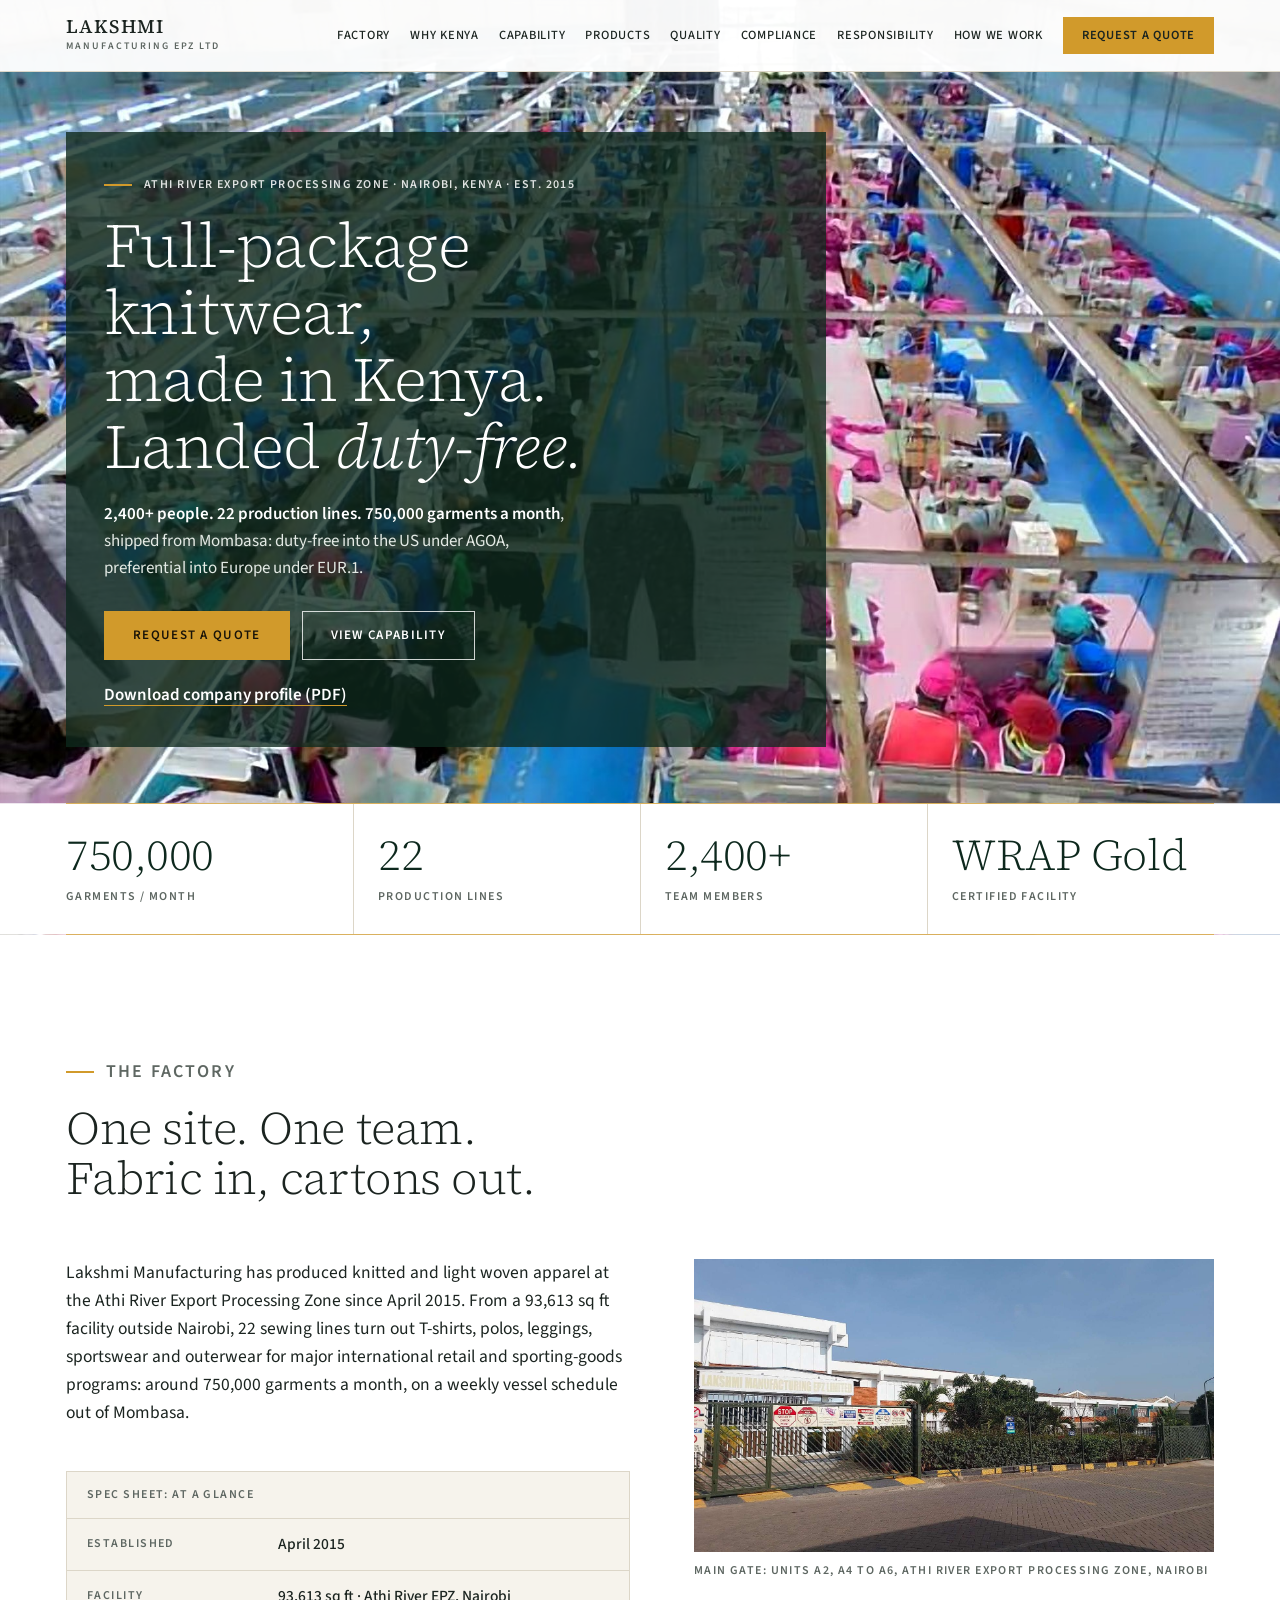
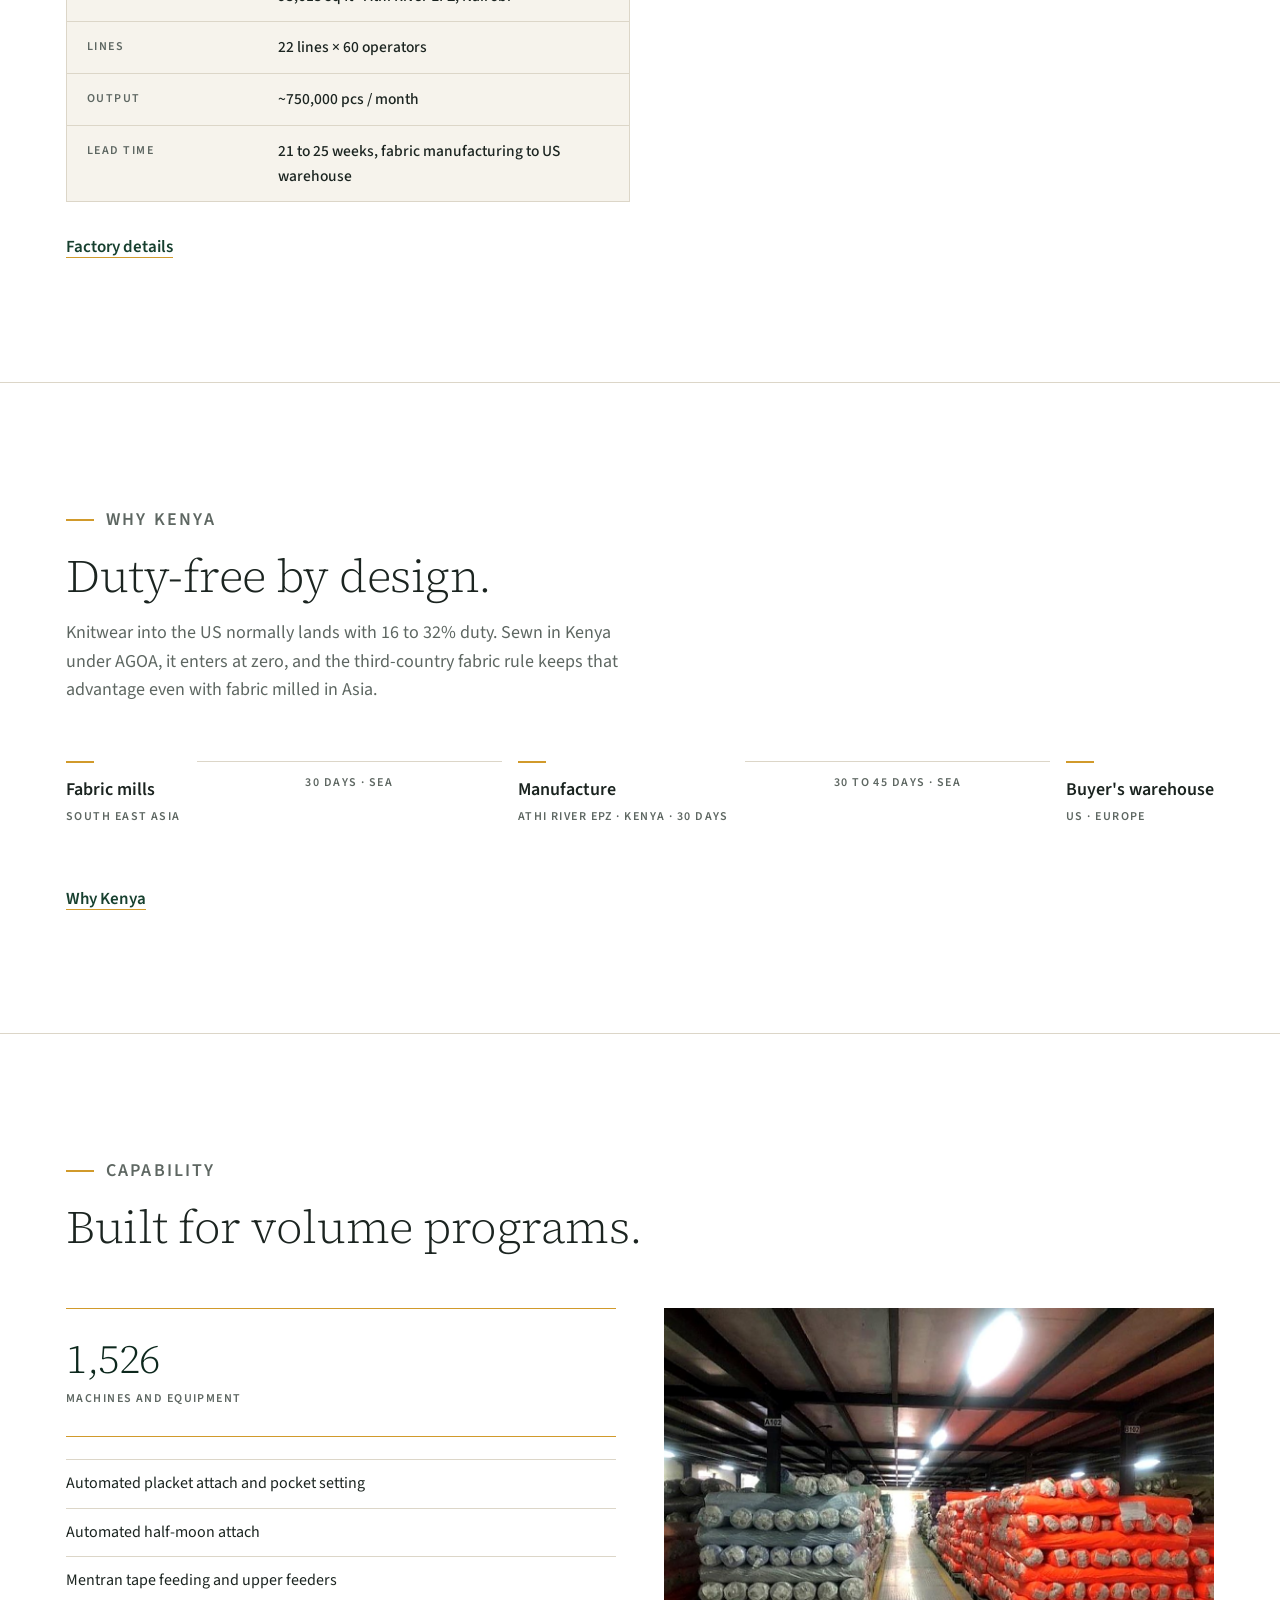
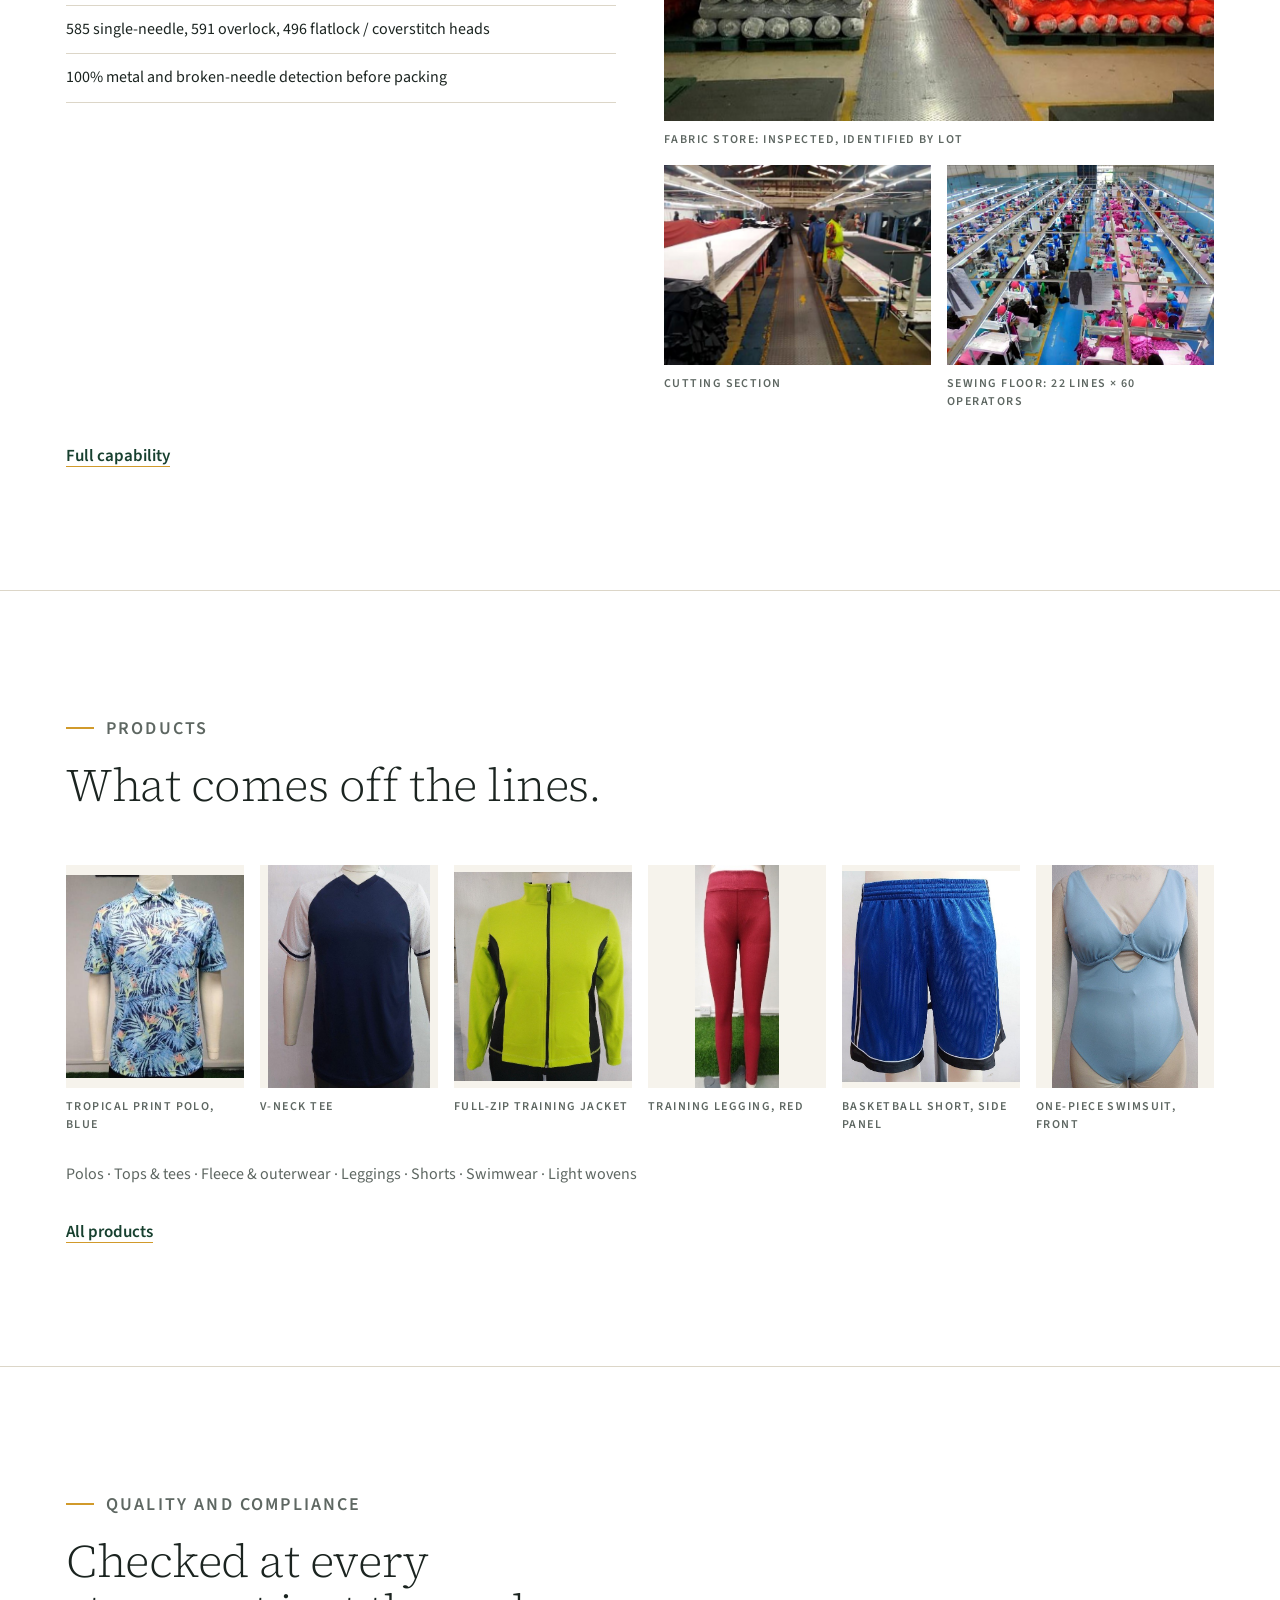
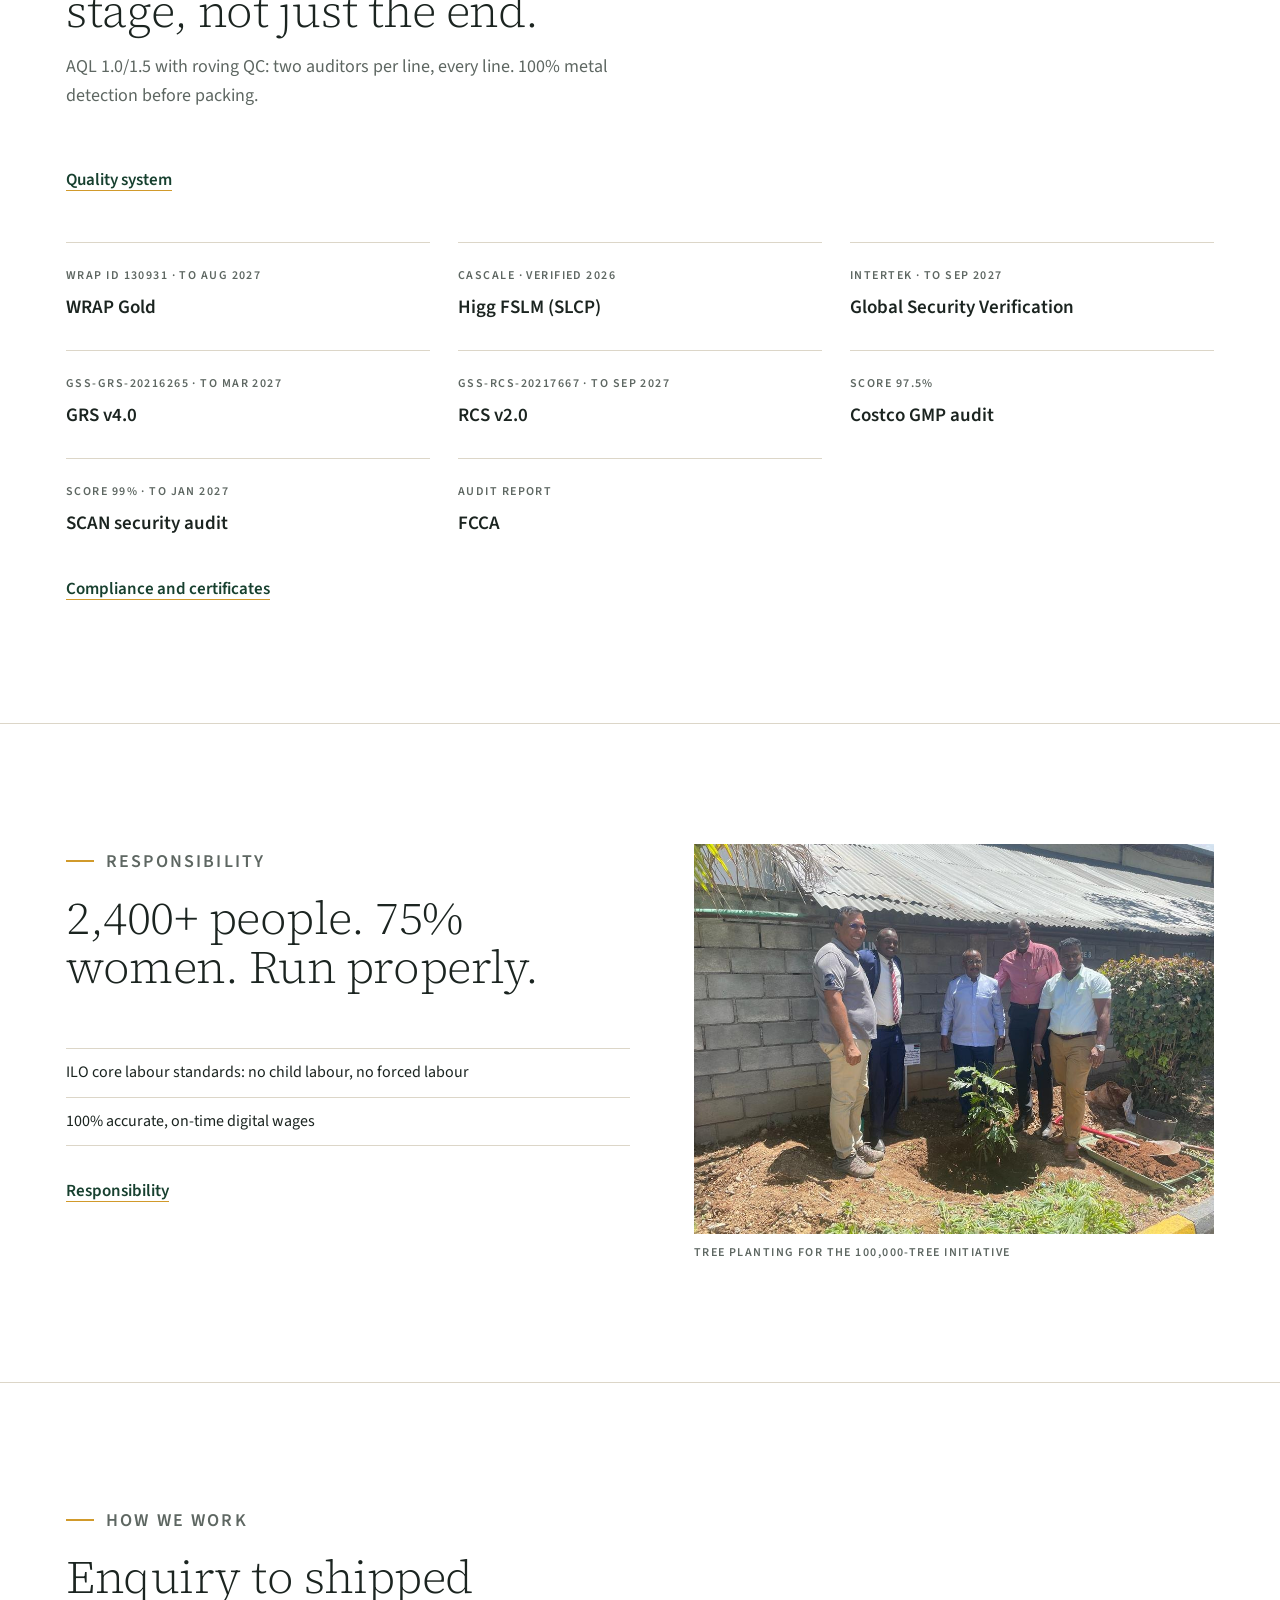
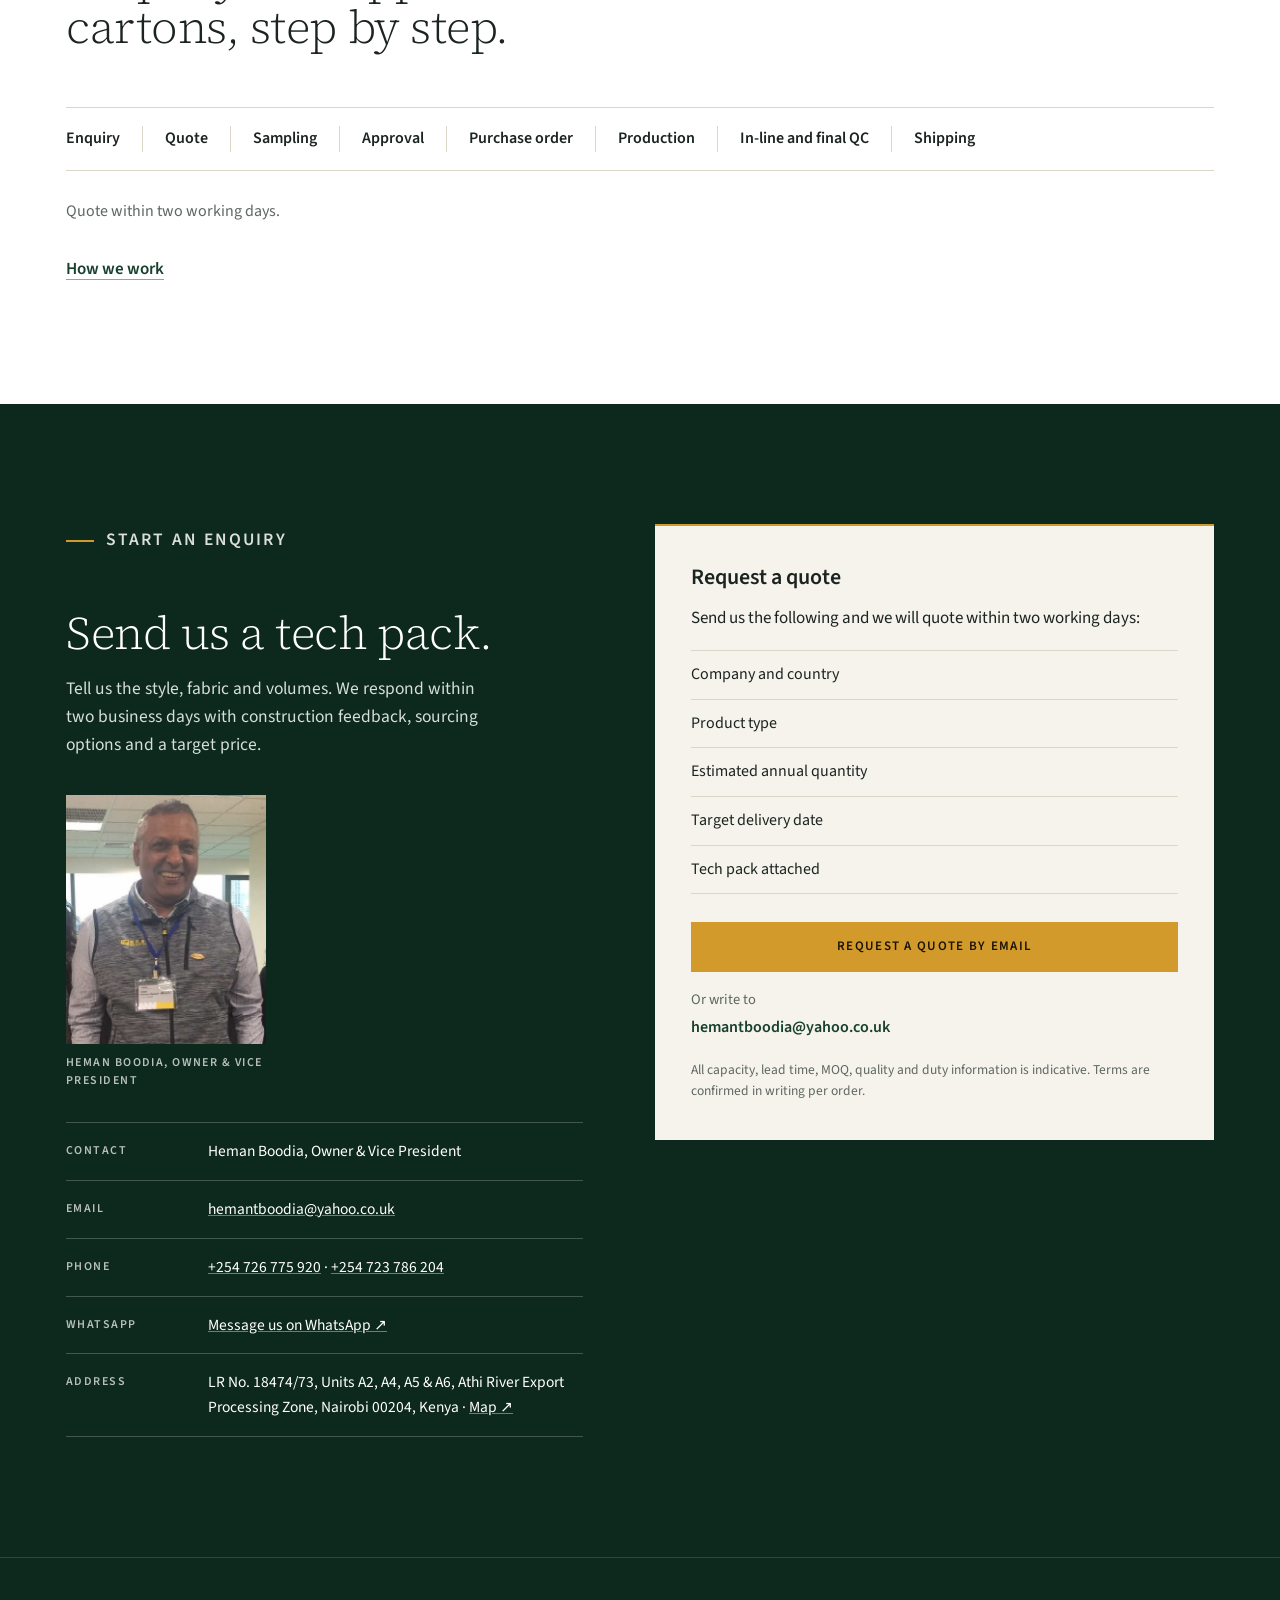
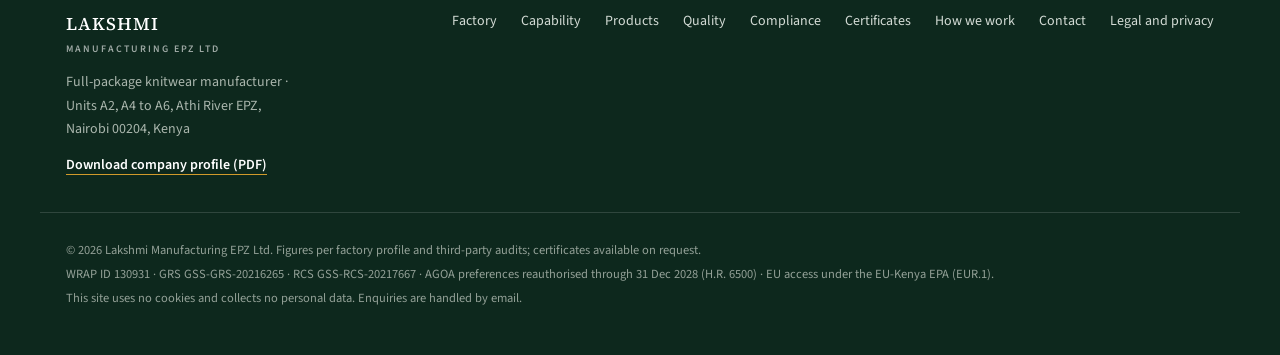
==== index.html @ 1555b284 "Responsibility: 4:3 fire training photo without the date stamp, tree team photo on the homepage prev" ====
<!DOCTYPE html>
<html lang="en">
<head>
<meta charset="UTF-8">
<meta name="viewport" content="width=device-width, initial-scale=1.0">
<meta name="format-detection" content="telephone=no">
<title>Lakshmi Manufacturing EPZ Ltd: Full-package knitwear manufacturer, Nairobi</title>
<meta name="description" content="WRAP Gold certified knitwear factory in Athi River EPZ, Kenya. 22 lines, 750,000 garments a month, duty-free to the US under AGOA, preferential to Europe under EUR.1. Send a tech pack. Reply within two business days.">
<link rel="canonical" href="https://hboodia-png.github.io/lakshmi-site/">
<meta name="theme-color" content="#0d281d">
<meta property="og:type" content="website">
<meta property="og:url" content="https://hboodia-png.github.io/lakshmi-site/">
<meta property="og:title" content="Lakshmi Manufacturing EPZ Ltd">
<meta property="og:description" content="Full-package knitwear manufacturing in Kenya. 2,400+ people, 22 lines, 750,000 garments a month. Duty-free to the US under AGOA.">
<meta property="og:image" content="https://hboodia-png.github.io/lakshmi-site/og-image.jpg">
<meta name="twitter:card" content="summary_large_image">
<link rel="icon" href="favicon.svg" type="image/svg+xml">
<link rel="icon" href="favicon-32.png" sizes="32x32">
<link rel="apple-touch-icon" href="apple-touch-icon.png">
<link rel="preload" as="image" href="images/sewing-floor.jpg" fetchpriority="high">
<link rel="preload" as="font" type="font/woff2" href="fonts/SourceSerif4-Variable.woff2" crossorigin>
<link rel="preload" as="font" type="font/woff2" href="fonts/SourceSans3-Variable.woff2" crossorigin>
<link rel="stylesheet" href="styles.css">
</head>
<body>
<a class="skip" href="#top">Skip to content</a>

<header id="hdr">
  <div class="head-in">
    <a class="brand" href="index.html" aria-label="Lakshmi Manufacturing, home">
      <b>LAKSHMI</b>
      <span>Manufacturing EPZ Ltd</span>
    </a>
    <nav class="main" aria-label="Main">
      <a href="factory.html">Factory</a>
      <a href="why-kenya.html">Why Kenya</a>
      <a href="capability.html">Capability</a>
      <a href="products.html">Products</a>
      <a href="quality.html">Quality</a>
      <a href="compliance.html">Compliance</a>
      <a href="responsibility.html">Responsibility</a>
      <a href="how-we-work.html">How we work</a>
      <a href="contact.html" class="btn btn-solid">Request a quote</a>
    </nav>
    <button class="burger" id="burger" aria-label="Open menu" aria-expanded="false" aria-controls="mnav">MENU</button>
  </div>
</header>
<nav class="mnav" id="mnav" aria-label="Mobile">
  <a href="factory.html">Factory</a>
  <a href="why-kenya.html">Why Kenya</a>
  <a href="capability.html">Capability</a>
  <a href="products.html">Products</a>
  <a href="quality.html">Quality</a>
  <a href="compliance.html">Compliance</a>
  <a href="compliance.html#certificates">Certificates</a>
  <a href="responsibility.html">Responsibility</a>
  <a href="how-we-work.html">How we work</a>
  <a href="contact.html">Request a quote</a>
</nav>

<main id="top">

<!-- ============ HERO ============ -->
<section class="hero">
  <div class="hero-bg" role="img" aria-label="Sewing floor at Lakshmi Manufacturing, Athi River, 22 production lines"></div>
  <div class="hero-scrim"></div>
  <div class="hero-in">
    <div class="hero-copy">
    <p class="eyebrow">Athi River Export Processing Zone · Nairobi, Kenya · Est. 2015</p>
    <h1>Full-package knitwear, made in Kenya. Landed <em>duty-free.</em></h1>
    <p class="sub"><b>2,400+ people. 22 production lines. 750,000 garments a month</b>, shipped from Mombasa: duty-free into the US under AGOA, preferential into Europe under EUR.1.</p>
    <div class="hero-cta">
      <a class="btn btn-gold" href="contact.html">Request a quote</a>
      <a class="btn btn-light" href="capability.html">View capability</a>
    </div>
    <a class="dl" href="downloads/lakshmi-profile.pdf">Download company profile (PDF)</a>
    </div>
    <div class="hero-stats">
      <div class="hstat"><b>750,000</b><span>Garments / month</span></div>
      <div class="hstat"><b>22</b><span>Production lines</span></div>
      <div class="hstat"><b>2,400+</b><span>Team members</span></div>
      <div class="hstat"><b>WRAP Gold</b><span>Certified facility</span></div>
    </div>
  </div>
</section>

<!-- ============ FACTORY ============ -->
<section id="factory" class="sec">
  <div class="wrap">
    <div class="sec-head rv">
      <p class="eyebrow">The factory</p>
      <h2>One site. One team. Fabric in, cartons out.</h2>
    </div>
    <div class="about-grid">
      <div class="about-copy rv">
        <p>Lakshmi Manufacturing has produced knitted and light woven apparel at the Athi River Export Processing Zone since April 2015. From a 93,613&nbsp;sq&nbsp;ft facility outside Nairobi, 22 sewing lines turn out T-shirts, polos, leggings, sportswear and outerwear for major international retail and sporting-goods programs: around 750,000 garments a month, on a weekly vessel schedule out of Mombasa.</p>
        <table class="spec">
          <caption>Spec sheet: at a glance</caption>
          <tbody>
          <tr><td>Established</td><td>April 2015</td></tr>
          <tr><td>Facility</td><td>93,613 sq ft · Athi River EPZ, Nairobi</td></tr>
          <tr><td>Lines</td><td>22 lines × 60 operators</td></tr>
          <tr><td>Output</td><td>~750,000 pcs / month</td></tr>
          <tr><td>Lead time</td><td>21 to 25 weeks, fabric manufacturing to US warehouse</td></tr>
          </tbody>
        </table>
        <a class="more" href="factory.html">Factory details</a>
      </div>
      <div class="rv">
        <figure>
          <div class="zoom"><img src="images/factory-gate.jpg" width="1600" height="901" alt="Main gate of Lakshmi Manufacturing EPZ Ltd" data-cap="Main gate: Units A2, A4 to A6, Athi River Export Processing Zone, Nairobi" loading="lazy" decoding="async"></div>
          <figcaption class="cap">Main gate: Units A2, A4 to A6, Athi River Export Processing Zone, Nairobi</figcaption>
        </figure>
      </div>
    </div>
  </div>
</section>

<!-- ============ WHY KENYA ============ -->
<section id="route" class="sec">
  <div class="wrap">
    <div class="sec-head rv">
      <p class="eyebrow">Why Kenya</p>
      <h2>Duty-free by design.</h2>
      <p>Knitwear into the US normally lands with 16 to 32% duty. Sewn in Kenya under AGOA, it enters at zero, and the third-country fabric rule keeps that advantage even with fabric milled in Asia.</p>
    </div>
    <div class="route rv" aria-label="Shipping route from fabric mills to US East Coast">
      <div class="rnode">
        <div class="dot"></div>
        <h3>Fabric mills</h3>
        <p>South East Asia</p>
      </div>
      <div class="rleg"><div class="thread-line"></div><small>30 days · sea</small></div>
      <div class="rnode">
        <div class="dot"></div>
        <h3>Manufacture</h3>
        <p>Athi River EPZ · Kenya · 30 days</p>
      </div>
      <div class="rleg"><div class="thread-line"></div><small>30 to 45 days · sea</small></div>
      <div class="rnode">
        <div class="dot"></div>
        <h3>Buyer's warehouse</h3>
        <p>US · Europe</p>
      </div>
    </div>
    <a class="more" href="why-kenya.html">Why Kenya</a>
  </div>
</section>

<!-- ============ CAPABILITY ============ -->
<section id="capability" class="sec">
  <div class="wrap">
    <div class="sec-head rv">
      <p class="eyebrow">Capability</p>
      <h2>Built for volume programs.</h2>
    </div>
    <div class="cap-grid">
    <div class="prev-copy rv">
      <div class="stat stat-line"><b>1,526</b><span>Machines and equipment</span></div>
      <ul class="plainlist">
        <li>Automated placket attach and pocket setting</li>
        <li>Automated half-moon attach</li>
        <li>Mentran tape feeding and upper feeders</li>
        <li>585 single-needle, 591 overlock, 496 flatlock / coverstitch heads</li>
        <li>100% metal and broken-needle detection before packing</li>
      </ul>
    </div>
    <div class="gallery3 rv">
      <figure><div class="zoom"><img src="images/fabric-store.jpg" width="1200" height="865" alt="Fabric store with inspected rolls identified by lot" data-cap="Fabric store: inspected, identified by lot" loading="lazy" decoding="async"></div><figcaption class="cap">Fabric store: inspected, identified by lot</figcaption></figure>
      <figure><div class="zoom"><img src="images/cutting-section.jpg" width="1100" height="825" alt="Cutting section with long spreading tables" data-cap="Cutting section" loading="lazy" decoding="async"></div><figcaption class="cap">Cutting section</figcaption></figure>
      <figure><div class="zoom"><img src="images/sewing-floor.jpg" width="1500" height="1125" alt="Sewing floor at Lakshmi Manufacturing with 22 production lines" data-cap="Sewing floor: 22 lines × 60 operators" loading="lazy" decoding="async"></div><figcaption class="cap">Sewing floor: 22 lines × 60 operators</figcaption></figure>
    </div>
    </div>
    <a class="more" href="capability.html">Full capability</a>
  </div>
</section>

<!-- ============ PRODUCTS ============ -->
<section id="products" class="sec">
  <div class="wrap">
    <div class="sec-head rv">
      <p class="eyebrow">Products</p>
      <h2>What comes off the lines.</h2>
    </div>
    <div class="prow rv">
      <figure><div class="pimg"><img src="images/product-01.jpg" width="519" height="594" alt="Tropical print polo, blue" data-cap="Tropical print polo, blue" loading="lazy" decoding="async"></div><figcaption class="cap">Tropical print polo, blue</figcaption></figure>
      <figure><div class="pimg"><img src="images/product-11.jpg" width="430" height="591" alt="V-neck tee" data-cap="V-neck tee" loading="lazy" decoding="async"></div><figcaption class="cap">V-neck tee</figcaption></figure>
      <figure><div class="pimg"><img src="images/product-18.jpg" width="540" height="633" alt="Full-zip training jacket" data-cap="Full-zip training jacket" loading="lazy" decoding="async"></div><figcaption class="cap">Full-zip training jacket</figcaption></figure>
      <figure><div class="pimg"><img src="images/product-29.jpg" width="231" height="613" alt="Training legging, red" data-cap="Training legging, red" loading="lazy" decoding="async"></div><figcaption class="cap">Training legging, red</figcaption></figure>
      <figure><div class="pimg"><img src="images/product-42.jpg" width="635" height="754" alt="Basketball short, side panel" data-cap="Basketball short, side panel" loading="lazy" decoding="async"></div><figcaption class="cap">Basketball short, side panel</figcaption></figure>
      <figure><div class="pimg"><img src="images/product-57.jpg" width="504" height="766" alt="One-piece swimsuit, front" data-cap="One-piece swimsuit, front" loading="lazy" decoding="async"></div><figcaption class="cap">One-piece swimsuit, front</figcaption></figure>
    </div>
    <p class="cats rv">Polos · Tops &amp; tees · Fleece &amp; outerwear · Leggings · Shorts · Swimwear · Light wovens</p>
    <a class="more" href="products.html">All products</a>
  </div>
</section>

<!-- ============ QUALITY AND COMPLIANCE ============ -->
<section id="quality" class="sec">
  <div class="wrap">
    <div class="sec-head rv">
      <p class="eyebrow">Quality and compliance</p>
      <h2>Checked at every stage, not just the end.</h2>
      <p>AQL 1.0/1.5 with roving QC: two auditors per line, every line. 100% metal detection before packing.</p>
    </div>
    <a class="more more-tight" href="quality.html">Quality system</a>
    <div class="certrow rv">
      <div class="cert"><small>WRAP ID 130931 · to Aug 2027</small><h3>WRAP Gold</h3></div>
      <div class="cert"><small>Cascale · verified 2026</small><h3>Higg FSLM (SLCP)</h3></div>
      <div class="cert"><small>Intertek · to Sep 2027</small><h3>Global Security Verification</h3></div>
      <div class="cert"><small>GSS-GRS-20216265 · to Mar 2027</small><h3>GRS v4.0</h3></div>
      <div class="cert"><small>GSS-RCS-20217667 · to Sep 2027</small><h3>RCS v2.0</h3></div>
      <div class="cert"><small>Score 97.5%</small><h3>Costco GMP audit</h3></div>
      <div class="cert"><small>Score 99% · to Jan 2027</small><h3>SCAN security audit</h3></div>
      <div class="cert"><small>Audit report</small><h3>FCCA</h3></div>
    </div>
    <a class="more" href="compliance.html">Compliance and certificates</a>
  </div>
</section>

<!-- ============ RESPONSIBILITY ============ -->
<section id="responsibility" class="sec">
  <div class="wrap">
    <div class="about-grid">
      <div class="rv">
        <div class="sec-head">
          <p class="eyebrow">Responsibility</p>
          <h2>2,400+ people. 75% women. Run properly.</h2>
        </div>
        <ul class="plainlist">
          <li>ILO core labour standards: no child labour, no forced labour</li>
          <li>100% accurate, on-time digital wages</li>
        </ul>
        <a class="more" href="responsibility.html">Responsibility</a>
      </div>
      <div class="rv">
        <figure><div class="zoom"><img src="images/deck/csr-tree-team.jpg" width="1024" height="768" alt="Management planting a tree at the factory" data-cap="Tree planting for the 100,000-tree initiative" loading="lazy" decoding="async"></div><figcaption class="cap">Tree planting for the 100,000-tree initiative</figcaption></figure>
      </div>
    </div>
  </div>
</section>

<!-- ============ HOW WE WORK ============ -->
<section id="process" class="sec">
  <div class="wrap">
    <div class="sec-head rv">
      <p class="eyebrow">How we work</p>
      <h2>Enquiry to shipped cartons, step by step.</h2>
    </div>
    <ol class="steprow rv">
      <li>Enquiry</li>
      <li>Quote</li>
      <li>Sampling</li>
      <li>Approval</li>
      <li>Purchase order</li>
      <li>Production</li>
      <li>In-line and final QC</li>
      <li>Shipping</li>
    </ol>
    <p class="cats rv">Quote within two working days.</p>
    <a class="more" href="how-we-work.html">How we work</a>
  </div>
</section>

<!-- ============ CONTACT ============ -->
<section id="contact" class="sec contact-band">
  <div class="wrap">
    <div class="cgrid">
      <div class="cinfo rv">
        <p class="eyebrow">Start an enquiry</p>
        <h2>Send us a tech pack.</h2>
        <p>Tell us the style, fabric and volumes. We respond within two business days with construction feedback, sourcing options and a target price.</p>
        <figure class="portrait rv"><img src="images/deck/owner.jpg" width="414" height="515" alt="Heman Boodia, Owner and Vice President" loading="lazy" decoding="async"><figcaption class="cap">Heman Boodia, Owner &amp; Vice President</figcaption></figure>
        <ul class="clist">
          <li><span>Contact</span><div>Heman Boodia, Owner &amp; Vice President</div></li>
          <li><span>Email</span><div><a href="mailto:hemantboodia@yahoo.co.uk">hemantboodia@yahoo.co.uk</a></div></li>
          <li><span>Phone</span><div><a href="tel:+254726775920">+254 726 775 920</a> · <a href="tel:+254723786204">+254 723 786 204</a></div></li>
          <li><span>WhatsApp</span><div><a href="https://wa.me/254726775920" target="_blank" rel="noopener">Message us on WhatsApp ↗</a></div></li>
          <li><span>Address</span><div>LR No. 18474/73, Units A2, A4, A5 &amp; A6, Athi River Export Processing Zone, Nairobi 00204, Kenya · <a href="https://www.google.com/maps?q=-1.4716,36.9749" target="_blank" rel="noopener">Map ↗</a></div></li>
        </ul>
      </div>
      <div class="cform rv">
        <h3>Request a quote</h3>
        <p class="quote-intro">Send us the following and we will quote within two working days:</p>
        <ul class="quote-list">
          <li>Company and country</li>
          <li>Product type</li>
          <li>Estimated annual quantity</li>
          <li>Target delivery date</li>
          <li>Tech pack attached</li>
        </ul>
        <a class="btn btn-solid" href="mailto:hemantboodia@yahoo.co.uk?subject=Quote%20request%20from%20%5Bcompany%20name%5D&amp;body=Company%20and%20country%3A%20%0D%0AProduct%20type%3A%20%0D%0AEstimated%20annual%20quantity%3A%20%0D%0ATarget%20delivery%20date%3A%20%0D%0ATech%20pack%3A%20attached%0D%0A">Request a quote by email</a>
        <p class="quote-addr">Or write to <span class="addr">hemantboodia@yahoo.co.uk</span></p>
        <p class="quote-note">All capacity, lead time, MOQ, quality and duty information is indicative. Terms are confirmed in writing per order.</p>
      </div>
    </div>
  </div>
</section>


</main>

<footer>
  <div class="foot-in">
    <div class="foot-brand">
      <b>LAKSHMI</b>
      <span>Manufacturing EPZ Ltd</span>
      <p>Full-package knitwear manufacturer · Units A2, A4 to A6, Athi River EPZ, Nairobi 00204, Kenya</p>
      <a class="dl" href="downloads/lakshmi-profile.pdf">Download company profile (PDF)</a>
    </div>
    <nav class="foot-nav" aria-label="Footer">
      <a href="factory.html">Factory</a>
      <a href="capability.html">Capability</a>
      <a href="products.html">Products</a>
      <a href="quality.html">Quality</a>
      <a href="compliance.html">Compliance</a>
      <a href="compliance.html#certificates">Certificates</a>
      <a href="how-we-work.html">How we work</a>
      <a href="contact.html">Contact</a>
      <a href="legal.html">Legal and privacy</a>
    </nav>
  </div>
  <div class="smallprint">
    © <span id="yr"></span> Lakshmi Manufacturing EPZ Ltd. Figures per factory profile and third-party audits; certificates available on request.<br>
    WRAP ID 130931 · GRS GSS-GRS-20216265 · RCS GSS-RCS-20217667 · AGOA preferences reauthorised through 31 Dec 2028 (H.R. 6500) · EU access under the EU-Kenya EPA (EUR.1).<br>
    This site uses no cookies and collects no personal data. Enquiries are handled by email.
  </div>
</footer>

<div class="lb" id="lb" role="dialog" aria-modal="true" aria-label="Image viewer">
  <button id="lbclose" aria-label="Close image viewer">CLOSE ✕</button>
  <img id="lbimg" src="" alt="">
  <p id="lbcap"></p>
</div>

<script type="application/ld+json">
{
  "@context":"https://schema.org",
  "@type":"Organization",
  "name":"Lakshmi Manufacturing EPZ Ltd",
  "url":"https://hboodia-png.github.io/lakshmi-site/",
  "foundingDate":"2015-04",
  "email":"hemantboodia@yahoo.co.uk",
  "telephone":"+254723786204",
  "address":{
    "@type":"PostalAddress",
    "streetAddress":"LR No. 18474/73, Units A2, A4, A5 & A6, Athi River Export Processing Zone",
    "addressLocality":"Nairobi",
    "postalCode":"00204",
    "addressCountry":"KE"
  },
  "location":{"@type":"Place","geo":{"@type":"GeoCoordinates","latitude":-1.4716,"longitude":36.9749}},
  "description":"Full-package knitwear manufacturer in Athi River EPZ, Kenya. WRAP Gold certified. 22 production lines, 750,000 garments per month, duty-free to the US under AGOA and to Europe under EUR.1."
}
</script>

<script src="script.js"></script>
</body>
</html>
---- styles.css ----
/* Lakshmi Manufacturing: quiet, photo-led */

@font-face{font-family:'Source Serif 4';src:url('fonts/SourceSerif4-Variable.woff2') format('woff2');
  font-weight:200 900;font-style:normal;font-display:swap}
@font-face{font-family:'Source Serif 4';src:url('fonts/SourceSerif4-VariableItalic.woff2') format('woff2');
  font-weight:200 900;font-style:italic;font-display:swap}
@font-face{font-family:'Source Sans 3';src:url('fonts/SourceSans3-Variable.woff2') format('woff2');
  font-weight:200 900;font-style:normal;font-display:swap}

:root{
  --ink:#1b2420;
  --pine:#17402f;
  --pine-deep:#0d281d;
  --paper:#ffffff;
  --off:#f6f3ec;
  --line:#dcd6c8;
  --gold:#d19a2b;
  --muted:#5e6762;
  --maxw:1200px;
  --headh:72px;
  --serif:'Source Serif 4',Georgia,'Times New Roman',serif;
  --sans:'Source Sans 3',system-ui,-apple-system,'Segoe UI',sans-serif;
}
*{margin:0;padding:0;box-sizing:border-box}
html{scroll-behavior:smooth}
body{
  font-family:var(--sans);color:var(--ink);background:var(--paper);
  line-height:1.6;font-size:17px;-webkit-font-smoothing:antialiased;
}
img{display:block;max-width:100%;height:auto}
a{color:var(--pine)}
::selection{background:var(--gold);color:var(--ink)}
:focus-visible{outline:2px solid var(--gold);outline-offset:3px}
.skip{position:absolute;left:-999px;top:0;background:var(--gold);color:var(--ink);
  padding:10px 16px;font-weight:600;z-index:200}
.skip:focus{left:12px;top:12px}
h1,h2{font-family:var(--serif);font-weight:300;letter-spacing:-.01em;line-height:1.08}
h3,h4{font-weight:600;line-height:1.25}

/* ---------- shared ---------- */
.wrap{max-width:var(--maxw);margin:0 auto;padding:0 26px}
.eyebrow,.cap,.spec caption,.spec td:first-child,.hstat span,.stat span,.tick-row span,
.rnode p,.rleg small,.pcard small,.cert small,.certlist p,.clist li span,.brand span,
.foot-brand span,.fbtn,.burger,.qsteps li::before,.lb p,.lb button{
  font-family:var(--sans);font-size:12px;font-weight:600;letter-spacing:.12em;
  text-transform:uppercase;color:var(--muted);line-height:1.5;
}
.eyebrow{display:inline-flex;align-items:center;gap:12px}
.eyebrow::before{content:'';width:28px;height:2px;flex:none;background:var(--gold)}
section{scroll-margin-top:calc(var(--headh) + 8px)}
.sec{padding:120px 0;border-top:1px solid var(--line)}
.sec-head{max-width:740px;margin-bottom:56px}
.sec-head h2{font-size:clamp(32px,4vw,46px);margin:18px 0 18px;text-wrap:balance}
.sec-head p{color:var(--muted);font-size:18px;max-width:62ch}
.btn{
  display:inline-block;font:inherit;font-weight:600;font-size:13px;letter-spacing:.1em;text-transform:uppercase;
  padding:16px 28px;text-decoration:none;line-height:1.2;text-align:center;cursor:pointer;
  background:var(--gold);border:1px solid var(--gold);color:#1a1408;
}
.btn:hover{background:#c38d22;border-color:#c38d22}
.btn-light{background:transparent;border-color:rgba(255,255,255,.8);color:#fff}
.btn-light:hover{background:#fff;border-color:#fff;color:var(--pine-deep)}
.cap{margin-top:10px}
.tape{display:none}

/* ---------- header ---------- */
header{
  position:fixed;top:0;left:0;right:0;z-index:60;height:var(--headh);
  background:rgba(255,255,255,.96);border-bottom:1px solid var(--line);
}
header.scrolled{height:60px}
.head-in{max-width:var(--maxw);margin:0 auto;padding:0 26px;height:100%;
  display:flex;align-items:center;justify-content:space-between;gap:20px}
.brand{text-decoration:none;color:var(--ink);line-height:1.05}
.brand b{display:block;font-family:var(--serif);font-weight:500;font-size:19px;letter-spacing:.06em}
.brand span{display:block;font-size:10px;letter-spacing:.2em;margin-top:3px}
nav.main{display:flex;align-items:center;gap:20px}
nav.main a{font-size:12.5px;font-weight:500;letter-spacing:.06em;text-transform:uppercase;text-decoration:none;
  color:var(--ink);padding:4px 0;border-bottom:1px solid transparent;white-space:nowrap}
nav.main a:hover{color:var(--pine)}
nav.main a.on{border-bottom-color:var(--gold)}
nav.main .btn{padding:10px 18px;font-size:12.5px;font-weight:600;border-bottom:1px solid var(--gold)}
.burger{display:none;background:none;border:1px solid var(--pine);color:var(--pine);padding:9px 14px;cursor:pointer}
.mnav{display:none}

/* ---------- hero ---------- */
.hero{position:relative;display:flex;flex-direction:column;background:var(--pine-deep);color:#fff}
.hero-bg{position:absolute;left:0;right:0;top:0;bottom:0;background-image:url('images/sewing-floor.jpg');
  background-size:cover;background-position:center 42%}
.hero-scrim{display:none}
.hero-in{position:relative;display:flex;flex-direction:column;justify-content:flex-end;
  min-height:90vh;min-height:90svh;max-width:var(--maxw);margin:0 auto;width:100%;
  padding:calc(var(--headh) + 60px) 26px 0}
.hero-copy{background:rgba(13,40,29,.78);padding:36px 38px 38px;max-width:760px;margin-bottom:56px}
.hero .eyebrow{color:rgba(255,255,255,.85)}
.hero h1{font-size:clamp(38px,5.4vw,62px);margin:18px 0 20px;max-width:18ch;color:#fff;text-wrap:balance}
.hero h1 em{font-style:italic;font-weight:300}
.hero p.sub{font-size:17px;max-width:60ch;color:#e4eae5;margin-bottom:28px}
.hero p.sub b{color:#fff;font-weight:600}
.hero-cta{display:flex;gap:12px;flex-wrap:wrap}
.hero-stats{position:relative;display:grid;grid-template-columns:repeat(4,1fr);
  background:var(--paper);color:var(--ink);
  box-shadow:0 0 0 100vmax var(--paper);clip-path:inset(0 -100vmax);
  border-top:1px solid var(--gold);border-bottom:1px solid var(--gold)}
.hstat{padding:30px 24px 28px;border-left:1px solid var(--line)}
.hstat:first-child{border-left:0;padding-left:0}
.hstat b{display:block;font-family:var(--serif);font-weight:300;font-size:clamp(32px,3.4vw,46px);white-space:nowrap;
  line-height:1;color:var(--pine-deep);letter-spacing:-.01em;font-variant-numeric:tabular-nums}
.hstat span{display:block;margin-top:10px}

/* ---------- home page previews ---------- */
.hero + .sec{border-top:0}
.more{display:inline-block;margin-top:32px;font-weight:600;color:var(--pine);
  text-decoration:underline;text-decoration-color:var(--gold);text-underline-offset:5px;text-decoration-thickness:1px}
.more:hover{text-decoration-color:var(--pine)}
.more-tight{margin-top:0;margin-bottom:48px}
.prev-copy{max-width:62ch;margin-bottom:48px}
.stat-line{border-top:1px solid var(--gold);border-bottom:1px solid var(--gold);padding:24px 0;margin-bottom:22px}
.prow{display:grid;grid-template-columns:repeat(6,1fr);gap:16px}
.cats{color:var(--muted);font-size:16px;margin-top:28px}
.certrow{display:grid;grid-template-columns:repeat(3,1fr);gap:22px 28px}
.certrow h3{font-size:16.5px;margin-top:6px}
.steprow{list-style:none;display:flex;flex-wrap:wrap;gap:10px 0;
  border-top:1px solid var(--line);border-bottom:1px solid var(--line);padding:18px 0}
.steprow li{font-weight:600;font-size:16px;padding-right:22px;margin-right:22px;border-right:1px solid var(--line)}
.steprow li:last-child{border-right:0;margin-right:0;padding-right:0}
.cap-grid{display:grid;grid-template-columns:1fr 1fr;gap:48px;align-items:start}
.cap-grid .prev-copy{max-width:none;margin-bottom:0}
.cap-grid .gallery3{grid-template-columns:1fr 1fr}
.cap-grid .gallery3 figure:first-child{grid-column:1/-1}

/* ---------- sub pages ---------- */
.page main{padding-top:var(--headh)}
.page main>.sec:first-child{border-top:0}
.pagenav{border-top:1px solid var(--line);padding:44px 0}
.pagenav .wrap{display:flex;justify-content:space-between;align-items:center;gap:24px;flex-wrap:wrap}
.next{text-decoration:none;color:var(--ink);font-family:var(--serif);font-weight:300;
  font-size:clamp(24px,2.6vw,32px);line-height:1.1;letter-spacing:-.01em}
.next:hover{color:var(--pine)}
.next span{display:block;font-family:var(--sans);font-size:12px;font-weight:600;letter-spacing:.12em;
  text-transform:uppercase;color:var(--muted);margin-bottom:8px}

/* ---------- factory ---------- */
.about-grid{display:grid;grid-template-columns:1.04fr .96fr;gap:64px;align-items:start}
.about-copy p{margin-bottom:20px;font-size:17.5px;max-width:62ch}
.about-copy p:last-of-type{margin-bottom:0}
.spec{width:100%;border-collapse:collapse;margin-top:44px;background:var(--off);border:1px solid var(--line)}
.spec caption{text-align:left;padding:14px 20px;background:var(--off);border:1px solid var(--line);border-bottom:0}
.spec td{padding:13px 20px;border-top:1px solid var(--line);font-size:15.5px;vertical-align:top}
.spec td:first-child{width:34%;padding-top:16px}
.spec td:last-child{font-weight:500}

/* ---------- why kenya ---------- */
.route{display:flex;align-items:stretch;margin:56px 0 28px}
.rnode{flex:0 0 auto;max-width:235px}
.rnode .dot{width:28px;height:2px;background:var(--gold);margin-bottom:16px}
.rnode h3{font-size:18px;margin-bottom:6px}
.rleg{flex:1 1 0;display:flex;flex-direction:column;align-items:center;padding:0 16px;min-width:90px}
.rleg .thread-line{width:100%;height:1px;margin-top:0;background:var(--line)}
.rleg small{margin-top:12px;white-space:nowrap}
.route-note{font-size:15px;line-height:1.8;color:var(--muted);border-top:1px solid var(--line);padding-top:22px;max-width:62ch}
.route-facts{display:grid;grid-template-columns:repeat(3,1fr);gap:32px;margin-top:48px}
.rfact{border-top:1px solid var(--line);padding-top:20px}
.rfact h4{font-size:18px;margin-bottom:8px}
.rfact p{font-size:15.5px;color:var(--muted)}

/* ---------- statement ---------- */
.statement{background:var(--paper);border-top:1px solid var(--line);padding:120px 0}
.statement .wrap{max-width:1000px}
.statement p.big{font-family:var(--serif);font-weight:300;font-size:clamp(30px,4.4vw,54px);
  line-height:1.1;letter-spacing:-.01em;color:var(--pine-deep);text-wrap:balance}
.statement p.big em{font-style:italic}
.statement p.fine{font-size:14px;color:var(--muted);margin-top:28px;max-width:62ch;line-height:1.8}

/* ---------- capability ---------- */
.stats{display:grid;grid-template-columns:repeat(6,1fr);
  border-top:1px solid var(--gold);border-bottom:1px solid var(--gold);margin-bottom:88px}
.stat{padding:30px 22px 28px;border-left:1px solid var(--line)}
.stat:first-child{border-left:0;padding-left:0}
.stat b{display:block;font-family:var(--serif);font-weight:300;font-size:clamp(32px,3.2vw,46px);white-space:nowrap;
  line-height:1;color:var(--pine-deep);letter-spacing:-.01em;font-variant-numeric:tabular-nums}
.stat span{display:block;margin-top:10px}
.duo{display:grid;grid-template-columns:1fr 1fr;gap:48px;align-items:center;margin-bottom:80px}
.duo h3{font-size:24px;margin:14px 0 14px}
.duo>div>p{color:var(--muted);font-size:17px;margin-bottom:10px;max-width:62ch}
.duo ul,.plainlist{list-style:none;margin-top:10px;border-top:1px solid var(--line)}
.duo li,.plainlist li{padding:11px 0;font-size:16px;border-bottom:1px solid var(--line)}
.duo-imgs{display:grid;grid-template-columns:1fr 1fr;gap:16px}
.gallery3{display:grid;grid-template-columns:repeat(3,1fr);gap:16px}
figure{margin:0}
.zoom{cursor:zoom-in;overflow:hidden;background:var(--paper)}
/* gallery photos share one 4:3 frame, centre-cropped */
.gallery3 .zoom,.duo-imgs .zoom,.qphotos .zoom{aspect-ratio:4/3}
.gallery3 .zoom img,.duo-imgs .zoom img,.qphotos .zoom img{width:100%;height:100%;object-fit:cover;object-position:center 30%}

/* ---------- products ---------- */
.filters{display:flex;flex-wrap:wrap;gap:8px;margin-bottom:40px}
.fbtn{background:transparent;border:1px solid var(--line);padding:10px 16px;cursor:pointer}
.fbtn:hover{border-color:var(--pine);color:var(--pine)}
.fbtn.on{background:var(--pine-deep);border-color:var(--pine-deep);color:#fff}
.pgrid{display:grid;grid-template-columns:repeat(4,1fr);gap:36px 24px}
.pcard{display:flex;flex-direction:column}
.pcard.hide{display:none}
.pimg{aspect-ratio:4/5;overflow:hidden;cursor:zoom-in;background:var(--off);display:flex;align-items:center;justify-content:center}
.pimg img{width:100%;height:100%;object-fit:contain}
.pcard h3{font-size:16px;margin-top:14px}
.pcard small{margin-top:4px}
.prod-foot{margin-top:56px;padding-top:26px;border-top:1px solid var(--line);color:var(--muted);font-size:16px;max-width:62ch}

/* ---------- quality ---------- */
.qgrid{display:grid;grid-template-columns:.92fr 1.08fr;gap:64px;align-items:start}
.qsteps{list-style:none;counter-reset:qs}
.qsteps li{position:relative;padding:0 0 28px 60px;counter-increment:qs}
.qsteps li::before{content:counter(qs,decimal-leading-zero);position:absolute;left:0;top:0;
  border:1px solid var(--line);padding:6px 8px;line-height:1.2}
.qsteps li::after{content:'';position:absolute;left:19px;top:40px;bottom:8px;width:1px;background:var(--line)}
.qsteps li:last-child::after{display:none}
.qsteps h3{font-size:17.5px;margin-bottom:4px}
.qsteps p{font-size:15.5px;color:var(--muted)}
.psteps{max-width:760px}
.psteps li:last-child{padding-bottom:0}
.qphotos{display:grid;grid-template-columns:1fr 1fr;gap:16px}
.qlab{margin-top:64px;border-top:1px solid var(--line);border-bottom:1px solid var(--line);padding:30px 0;
  display:grid;grid-template-columns:auto 1fr;gap:30px;align-items:center}
.qlab .zoom{width:220px}
.qlab p{font-size:16px;color:var(--muted);max-width:62ch}
.qlab b{color:var(--ink);font-weight:600}

/* ---------- compliance ---------- */
.certs{display:grid;grid-template-columns:repeat(3,1fr);gap:32px 28px}
.cert{border-top:1px solid var(--line);padding-top:18px}
.cert h3{font-size:19px;margin:8px 0 8px}
.cert p{font-size:15px;color:var(--muted)}
.cert-note{margin-top:40px;font-size:16px;color:var(--muted);max-width:62ch}
.cert-note a{font-weight:600}

/* ---------- certificates ---------- */
.certlist{list-style:none;display:grid;grid-template-columns:repeat(4,1fr);gap:28px}
.certlist li{border-top:1px solid var(--line);padding-top:16px}
.certlist img{display:block;height:64px;width:auto;max-width:170px;object-fit:contain;margin-bottom:14px;
  pointer-events:none;-webkit-user-select:none;user-select:none;-webkit-user-drag:none}
.certlist h3{font-size:17px;margin-bottom:3px}

/* ---------- responsibility ---------- */
.resp-cols{display:grid;grid-template-columns:repeat(3,1fr);gap:32px;margin-bottom:64px}
.rcol{border-top:1px solid var(--line);padding-top:18px}
.rcol h3{font-size:18.5px;margin-bottom:10px}
.rcol ul{list-style:none}
.rcol li{padding:9px 0;font-size:15.5px;border-bottom:1px solid var(--line)}
.rcol li:last-child{border-bottom:0}

/* ---------- contact ---------- */
.contact-band{background:var(--pine-deep);color:#fff;border-top:0}
.contact-band .eyebrow{color:rgba(255,255,255,.85)}
.cgrid{display:grid;grid-template-columns:1fr 1.08fr;gap:72px;align-items:start}
.cinfo h2{font-size:clamp(32px,4vw,46px);margin:18px 0 18px;color:#fff}
.cinfo>p{color:#d6dfd8;font-size:17.5px;margin-bottom:36px;max-width:46ch}
.clist{list-style:none;border-top:1px solid rgba(255,255,255,.22)}
.clist li{display:grid;grid-template-columns:126px 1fr;gap:16px;padding:16px 0;
  border-bottom:1px solid rgba(255,255,255,.22);font-size:15.5px}
.clist li span{color:rgba(255,255,255,.7);padding-top:3px}
.clist a{color:#fff;text-decoration-color:rgba(255,255,255,.4)}
.clist a:hover{text-decoration-color:#fff}
.cform{background:var(--off);color:var(--ink);padding:38px 36px;border-top:2px solid var(--gold)}
.cform h3{font-size:22px;margin-bottom:14px}
.quote-intro{font-size:17px;margin-bottom:18px}
.quote-list{list-style:none;border-top:1px solid var(--line);margin-bottom:28px}
.quote-list li{padding:11px 0;border-bottom:1px solid var(--line);font-size:16px}
.cform .btn{width:100%}
.quote-addr{font-size:14.5px;color:var(--muted);margin-top:16px}
.addr{display:block;margin-top:4px;font-size:16px;font-weight:600;color:var(--pine);
  -webkit-user-select:all;user-select:all;overflow-wrap:anywhere}

/* ---------- footer ---------- */
footer{background:var(--pine-deep);color:#aab6ad;padding:52px 0 44px;border-top:1px solid rgba(255,255,255,.14)}
.foot-in{max-width:var(--maxw);margin:0 auto;padding:0 26px;
  display:flex;justify-content:space-between;gap:38px;flex-wrap:wrap;align-items:flex-start}
.foot-brand b{display:block;color:#fff;font-family:var(--serif);font-weight:500;font-size:18px;letter-spacing:.06em}
.foot-brand span{display:block;color:rgba(255,255,255,.6);margin-top:3px;font-size:10px;letter-spacing:.2em}
.foot-brand p{font-size:14px;margin-top:14px;max-width:34ch;line-height:1.7}
.foot-nav{display:flex;gap:24px;flex-wrap:wrap}
.foot-nav a{color:#d3dbd5;text-decoration:none;font-size:14px}
.foot-nav a:hover{color:#fff}
.smallprint{max-width:var(--maxw);margin:34px auto 0;padding:26px 26px 0;
  border-top:1px solid rgba(255,255,255,.14);font-size:12.5px;line-height:1.9;color:#93a097}

/* ---------- lightbox ---------- */
.lb{position:fixed;inset:0;z-index:100;background:rgba(13,40,29,.96);display:none;
  align-items:center;justify-content:center;flex-direction:column;padding:30px;cursor:zoom-out;touch-action:pinch-zoom}
.lb.open{display:flex}
.lb img{max-width:min(1020px,94vw);max-height:82vh;max-height:calc(100svh - 120px);width:auto;height:auto}
.lb p{color:rgba(255,255,255,.8);margin-top:16px;text-align:center;max-width:80ch}
.lb button{position:absolute;top:22px;right:26px;background:none;border:1px solid #fff;color:#fff;padding:9px 15px;cursor:pointer}

/* reveal hook kept for the script, no motion */
.rv{opacity:1;transform:none;transition:none}

/* ---------- responsive ---------- */
@media (max-width:1024px){
  .pgrid{grid-template-columns:repeat(3,1fr)}
  .certs{grid-template-columns:repeat(2,1fr)}
  .certlist{grid-template-columns:repeat(3,1fr)}
  .prow{grid-template-columns:repeat(3,1fr)}
  .route-facts{grid-template-columns:1fr;gap:20px}
  .stats{grid-template-columns:repeat(3,1fr)}
  .stat:nth-child(4){border-left:0;padding-left:0}
  .stat:nth-child(-n+3){border-bottom:1px solid var(--line)}
  .hero-stats{grid-template-columns:repeat(2,1fr)}
  .hstat:nth-child(3){border-left:0;padding-left:0}
  .hstat:nth-child(-n+2){border-bottom:1px solid var(--line)}
}
@media (max-width:1219px){
  nav.main{display:none}
  .burger{display:block}
  .mnav{position:fixed;top:var(--headh);left:0;right:0;z-index:55;background:var(--paper);
    border-bottom:1px solid var(--line);display:none;flex-direction:column;padding:10px 26px 22px;
    max-height:calc(100vh - var(--headh));max-height:calc(100svh - var(--headh));overflow-y:auto}
  header.scrolled ~ .mnav{top:60px}
  .mnav.open{display:flex}
  .mnav a{padding:14px 0;font-size:16px;font-weight:500;color:var(--ink);text-decoration:none;
    border-bottom:1px solid var(--line)}
  .mnav a:last-child{border-bottom:0;color:var(--pine);font-weight:600}
}
@media (max-width:880px){
  .about-grid,.duo,.qgrid,.cgrid{grid-template-columns:minmax(0,1fr);gap:40px}
  .resp-cols{grid-template-columns:1fr;gap:24px}
  .route{flex-direction:column}
  .rnode{max-width:none}
  .rleg{align-items:flex-start;padding:16px 0}
  .rleg .thread-line{width:1px;height:40px;margin:0 0 0 13px}
  .rleg small{margin:8px 0 0}
  .gallery3{grid-template-columns:1fr 1fr}
  .qlab{grid-template-columns:1fr}
  .qlab .zoom{width:100%}
  .sec{padding:72px 0}
  .statement{padding:80px 0}
  .hero-copy{padding:26px 24px 28px;margin-bottom:40px}
  .cap-grid{grid-template-columns:1fr;gap:40px}
  /* labels, eyebrows and captions never drop below 12px on small screens */
  .brand span,.foot-brand span{font-size:12px}
}
@media (max-width:568px){
  .pgrid{grid-template-columns:repeat(2,1fr);gap:24px 14px}
  .certs{grid-template-columns:1fr;gap:22px}
  .certlist{grid-template-columns:1fr 1fr;gap:22px 16px}
  .duo-imgs{grid-template-columns:1fr}
  .gallery3{grid-template-columns:1fr}
  .hero-in{padding-top:calc(var(--headh) + 40px)}
  .prow{grid-template-columns:1fr 1fr;gap:20px 14px}
  .certrow{grid-template-columns:1fr 1fr}
  .steprow li{border-right:0;padding-right:0;margin-right:24px}
  .hero-stats{grid-template-columns:1fr 1fr}
  .hstat{padding:20px 16px 18px}
  .hstat b{font-size:clamp(26px,7vw,32px)}
  .stats{grid-template-columns:1fr 1fr}
  .stat{padding:20px 16px 18px}
  .stat:nth-child(odd){border-left:0;padding-left:0}
  .stat:nth-child(even){border-left:1px solid var(--line);padding-left:16px}
  .stat:nth-child(-n+4){border-bottom:1px solid var(--line)}
  .clist li{grid-template-columns:1fr;gap:4px}
}
@media (prefers-reduced-motion:reduce){
  html{scroll-behavior:auto}
}

/* ---------- profile download link ---------- */
.dl{display:inline-block;margin-top:16px;font-weight:600;text-decoration:underline;text-decoration-color:var(--gold);
  text-underline-offset:5px;text-decoration-thickness:1px}
.hero .dl{color:#fff;margin-top:22px}
.hero .dl:hover{text-decoration-color:#fff}
.foot-brand .dl{color:#fff;font-size:14px;margin-top:12px}
.foot-brand .dl:hover{text-decoration-color:#fff}

/* ---------- legal page and quote note ---------- */
.legal{max-width:62ch}
.legal h3{font-size:19px;margin-bottom:10px}
.legal p{font-size:17px;margin-bottom:36px}
.legal p:last-child{margin-bottom:0}
.quote-note{font-size:13.5px;color:var(--muted);margin-top:18px;line-height:1.6}

/* wide screens: soften the hero photo so compression does not show */
@media (min-width:1601px){
  .hero{overflow:hidden}
  .hero-bg{filter:blur(2px);transform:scale(1.02)}
  .hero-scrim{display:block;position:absolute;left:0;right:0;top:0;bottom:0;background:rgba(13,40,29,.28)}
}

/* ---------- deck photos: portrait, map, notes ---------- */
.portrait{max-width:200px;margin:0 0 32px}
.portrait img{width:100%;height:auto;display:block}
.portrait .cap{color:rgba(255,255,255,.7)}
.resp-note{max-width:62ch;font-size:17px;margin:-24px 0 44px}
.lab-gallery{margin-top:16px}

/* ---------- route diagram (why kenya) ---------- */
.route-svg{display:block;width:100%;max-width:1000px;height:auto;margin:52px 0 20px}
.route-svg line{stroke:var(--line);stroke-width:2}
.route-svg circle{fill:var(--gold)}
.route-svg text{font-family:var(--sans)}
.route-svg .n{font-size:20px;font-weight:600;fill:var(--ink)}
.route-svg .s{font-size:13px;font-weight:600;letter-spacing:.12em;text-transform:uppercase;fill:var(--muted)}
.route-mobile{display:none}
@media (max-width:880px){
  .route-svg{display:none}
  .route-mobile{display:flex}
}
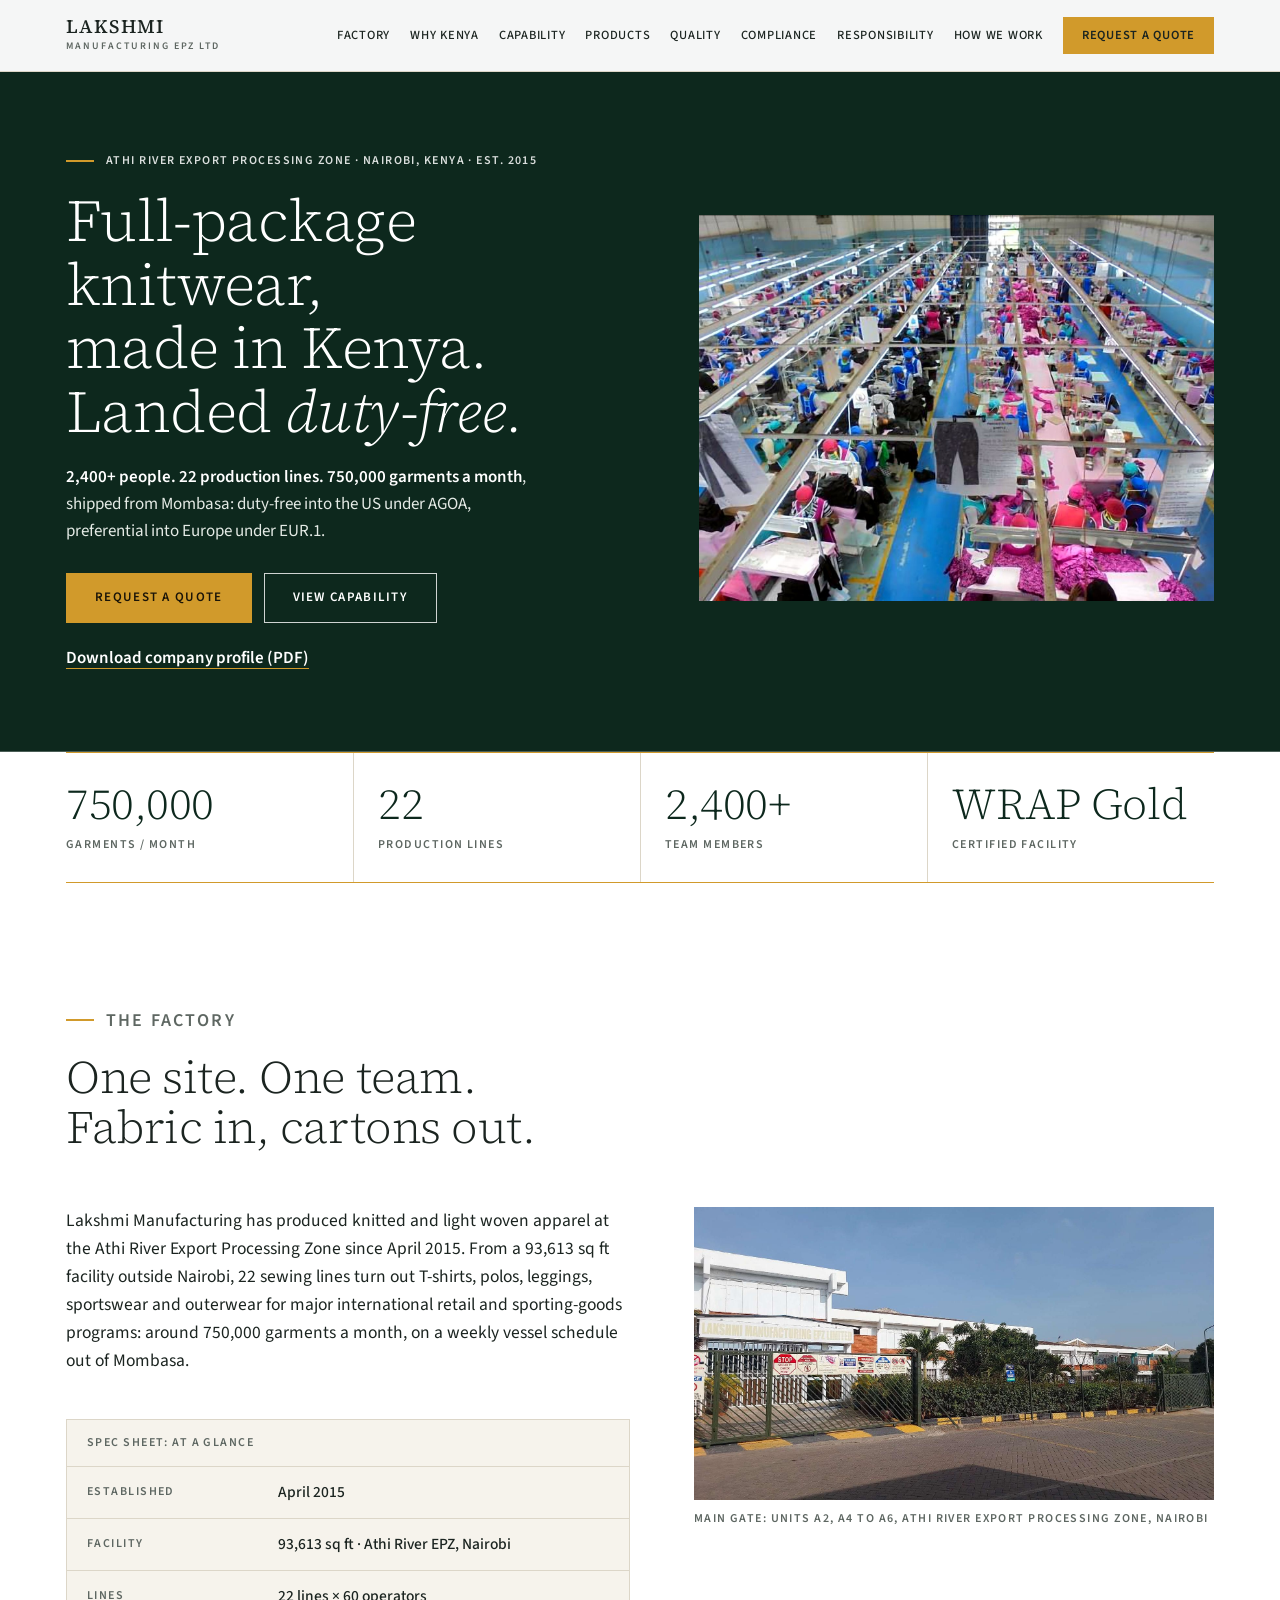
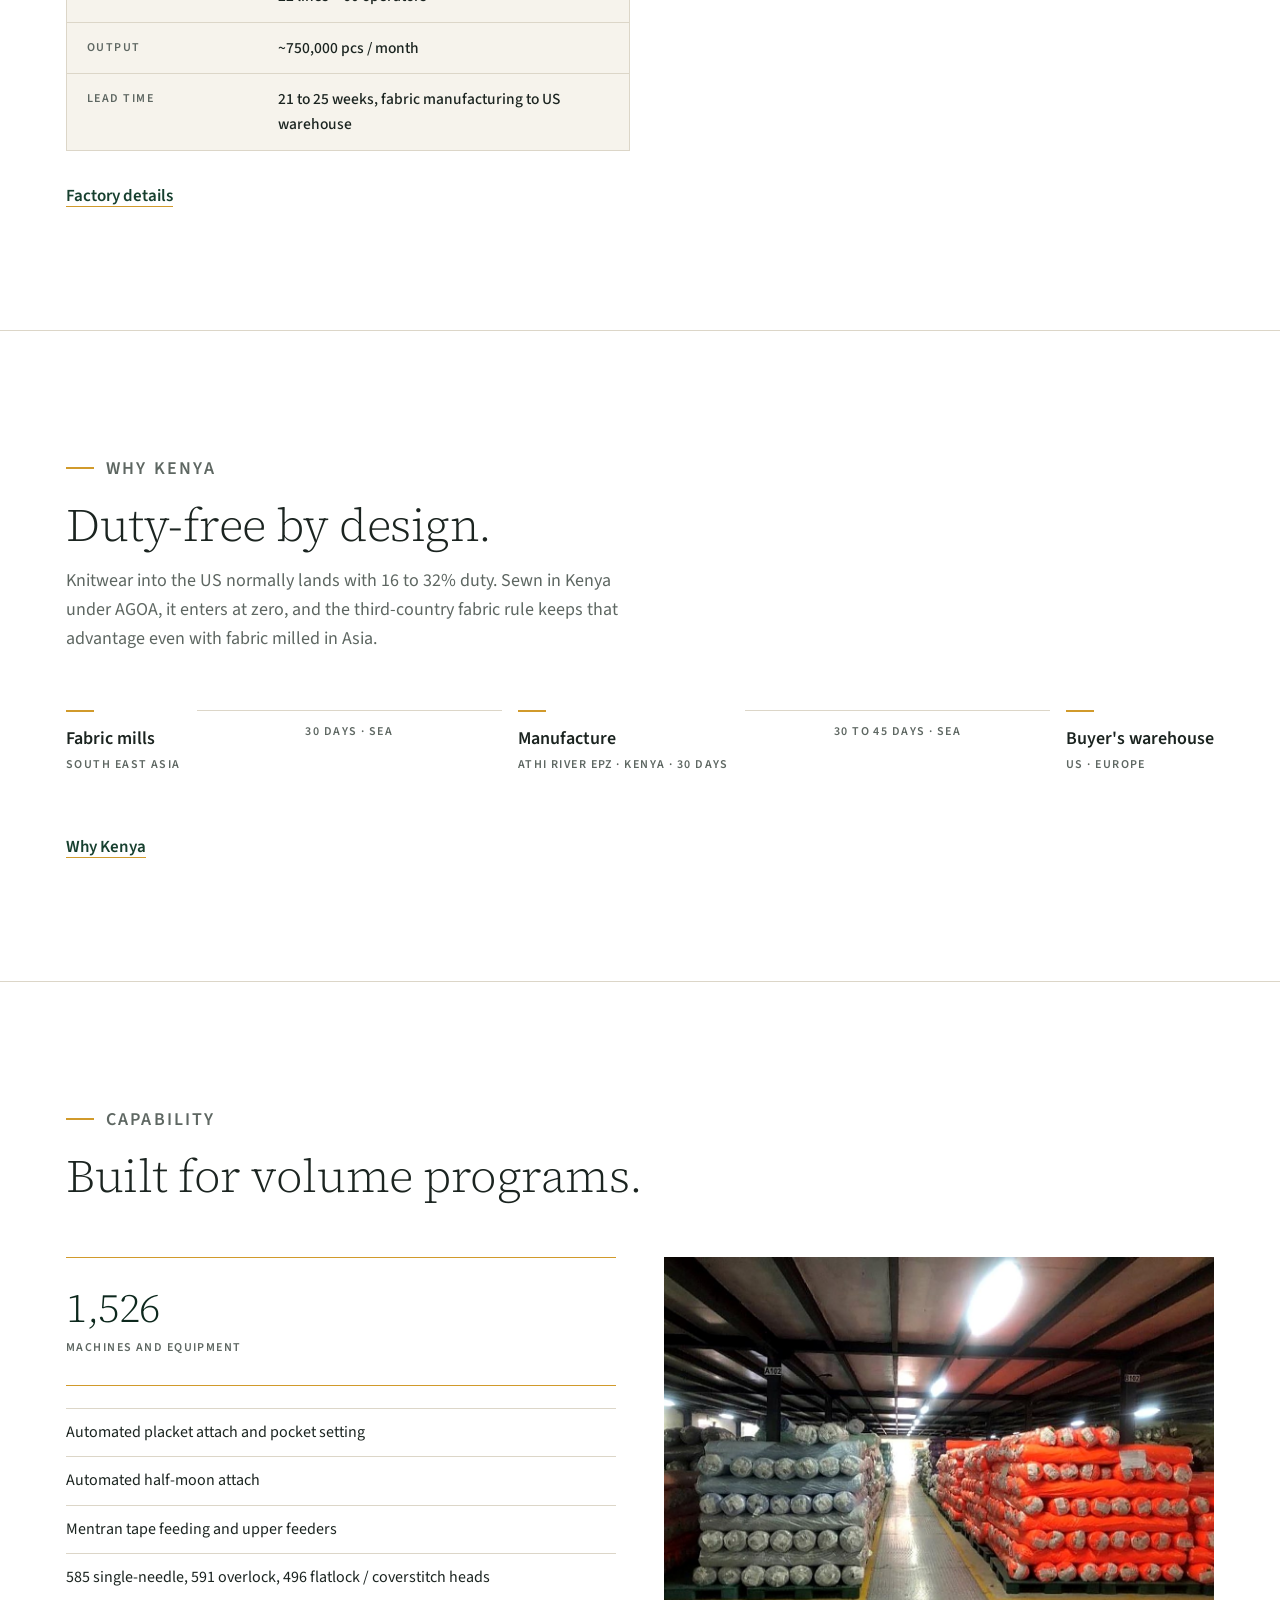
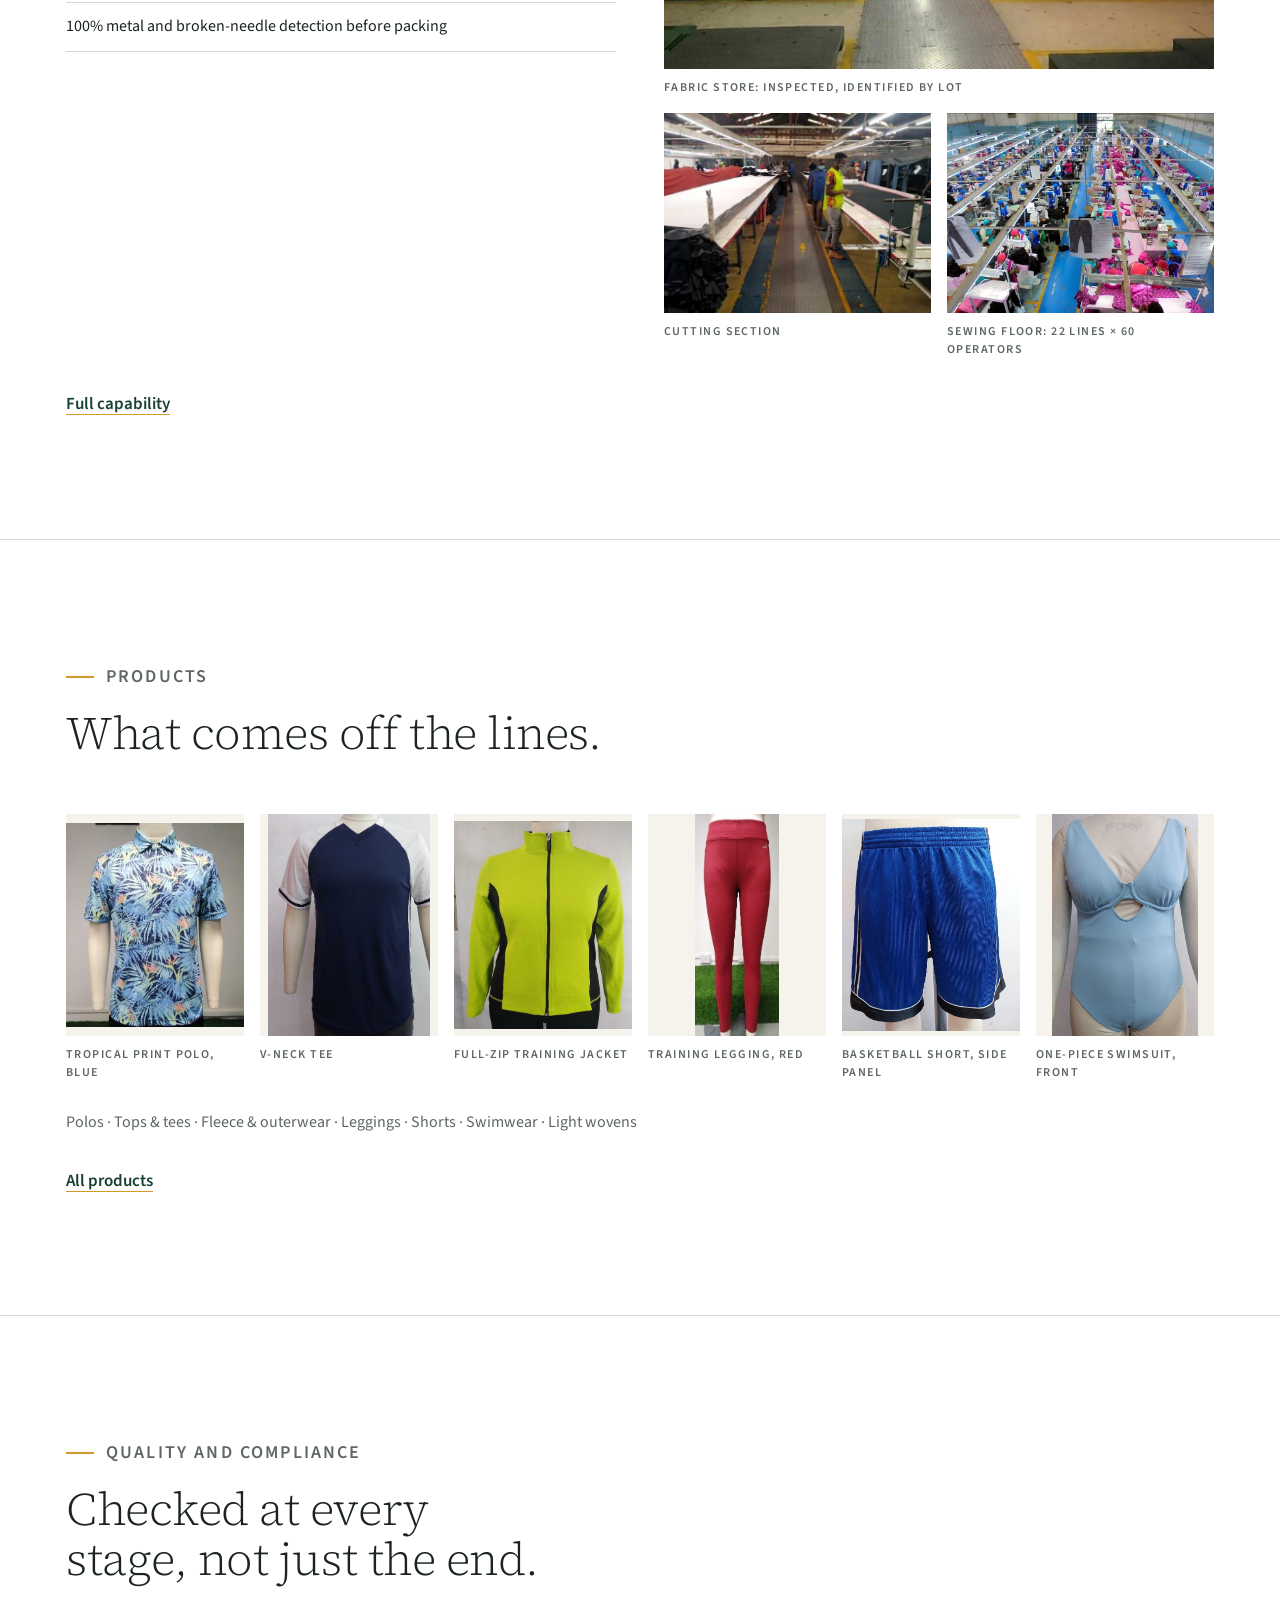
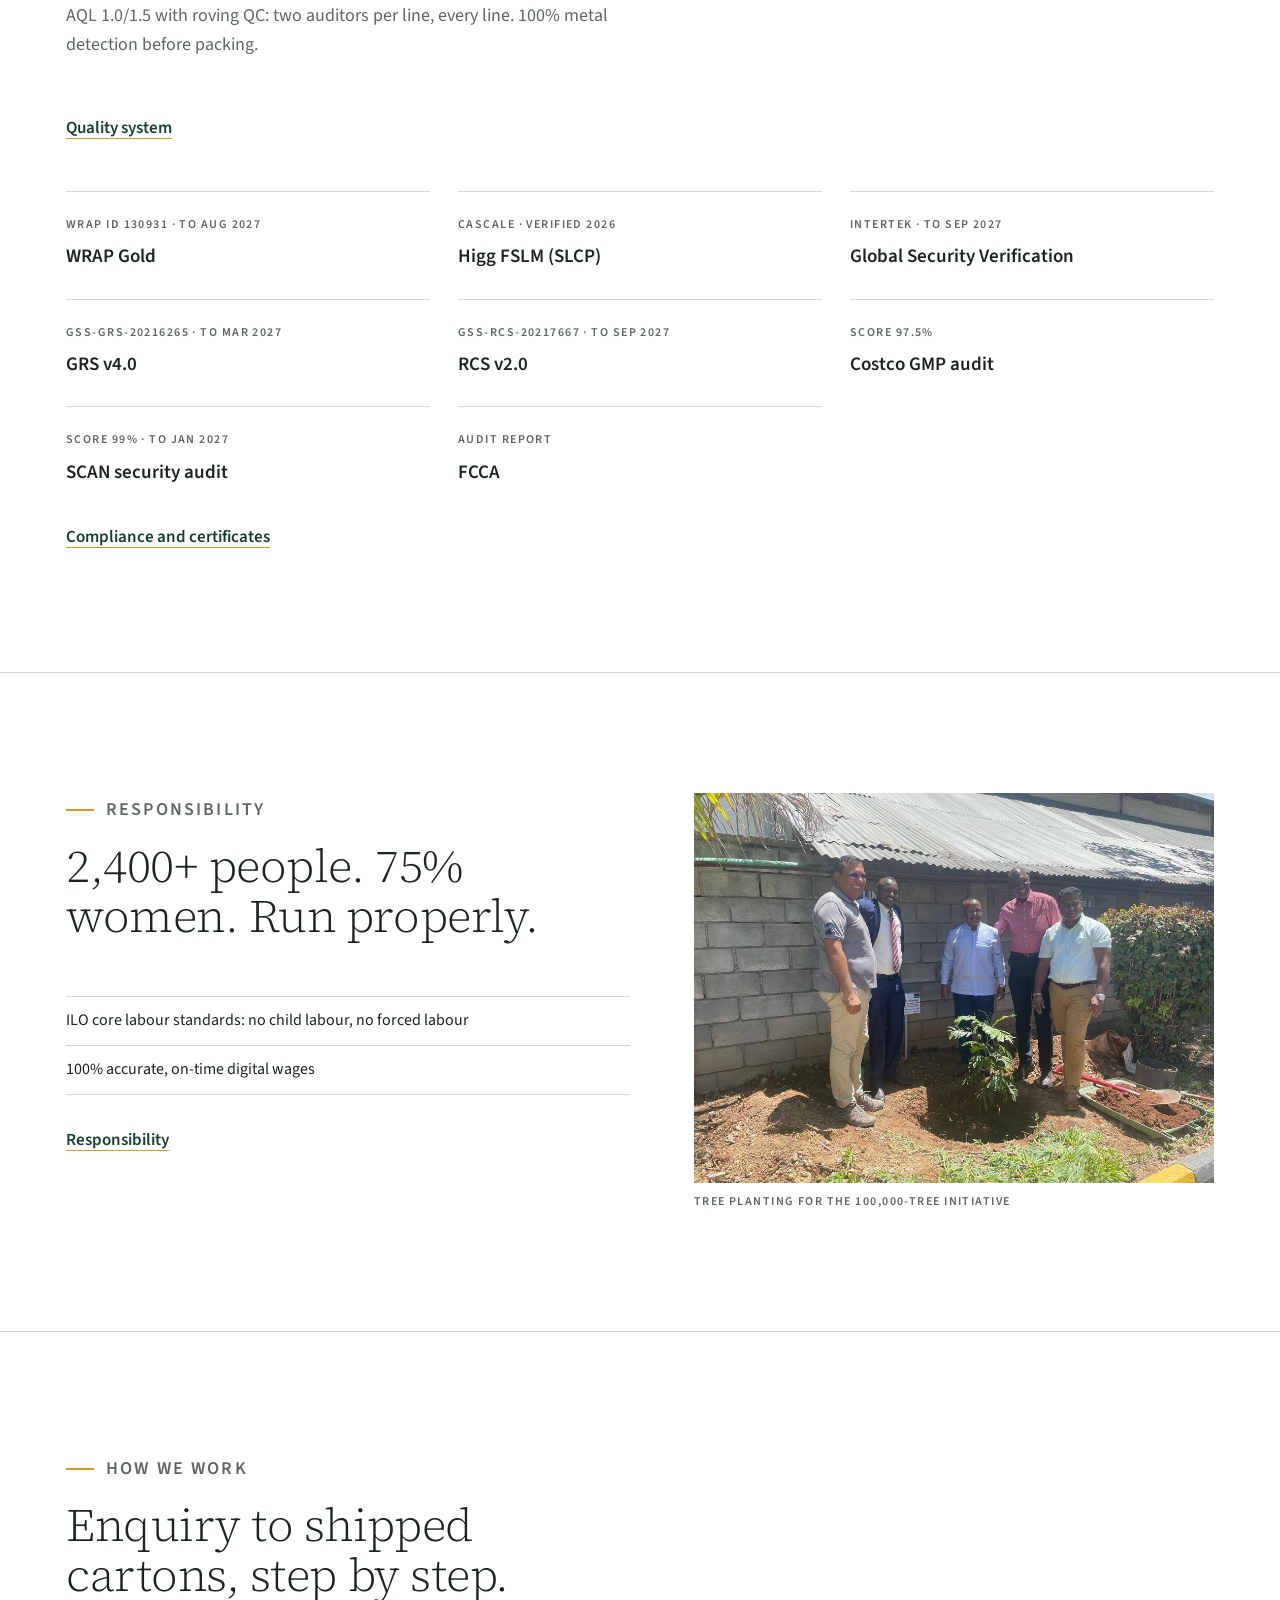
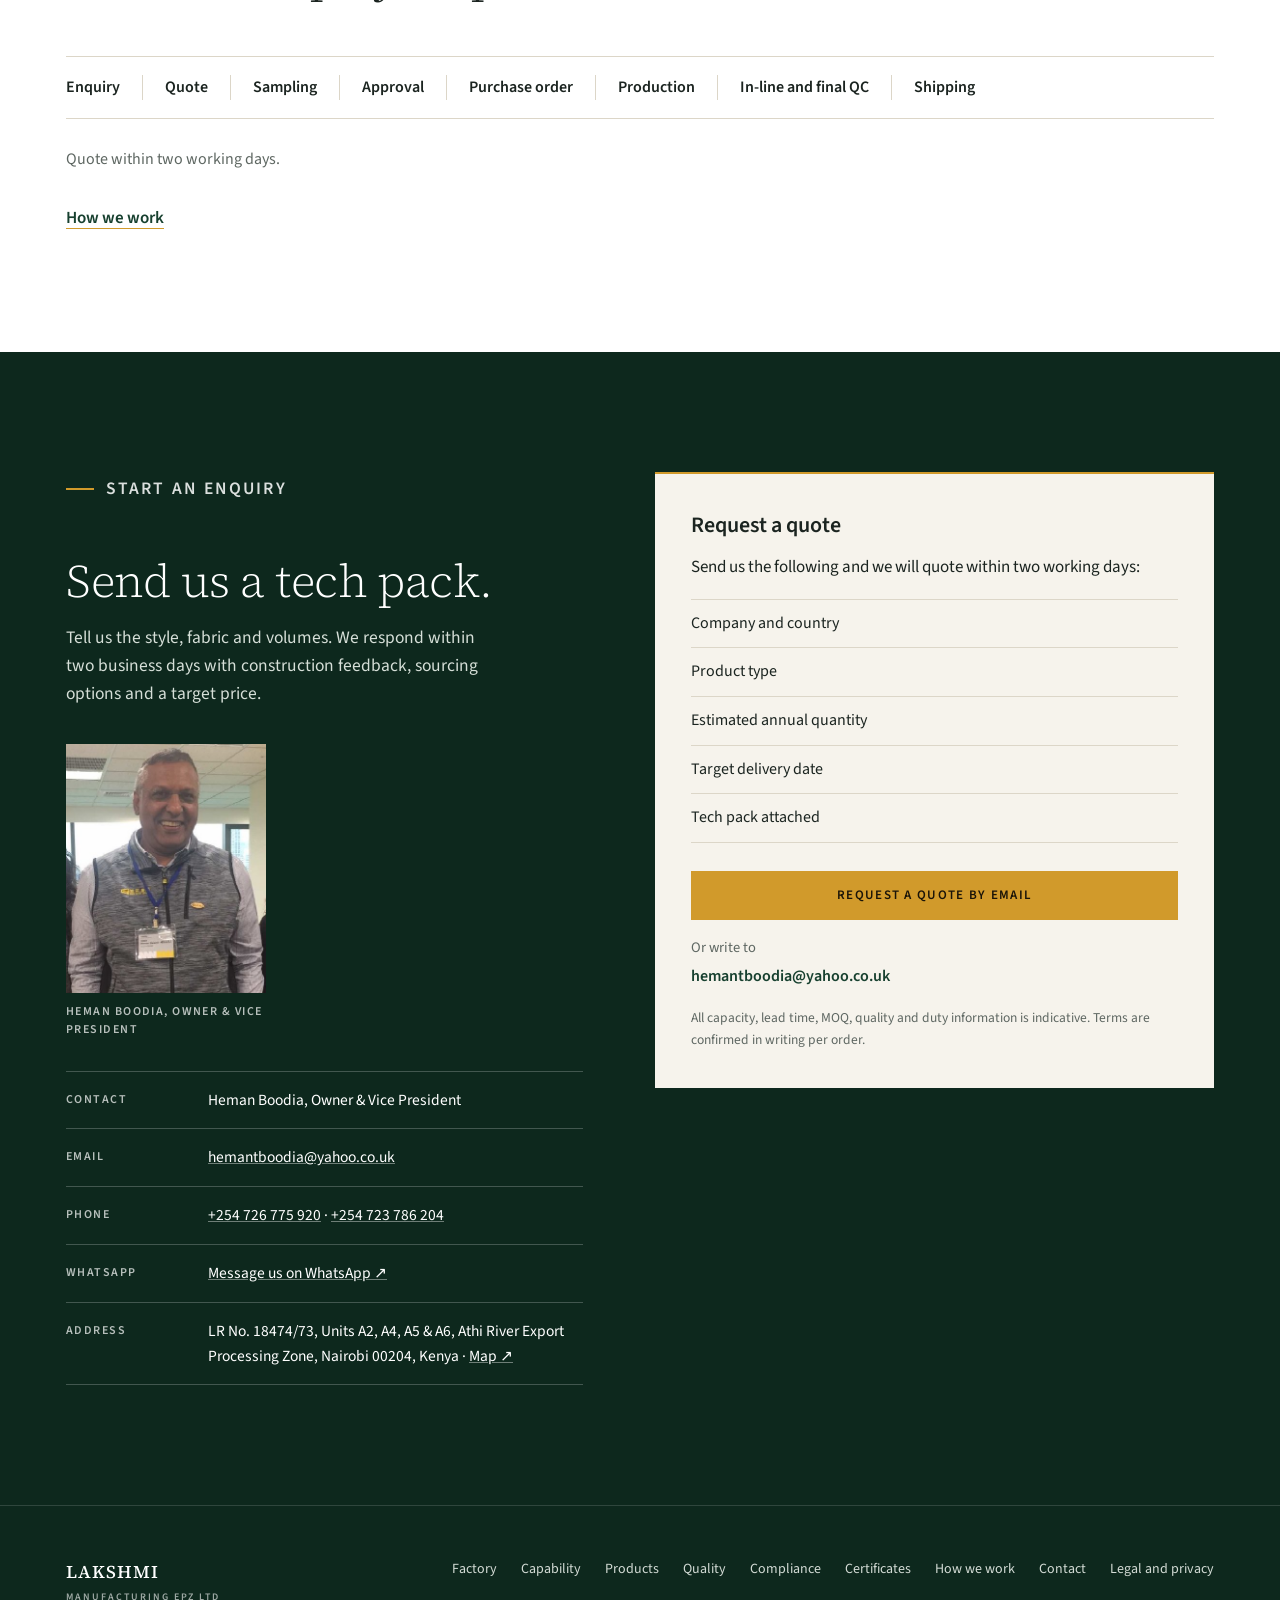
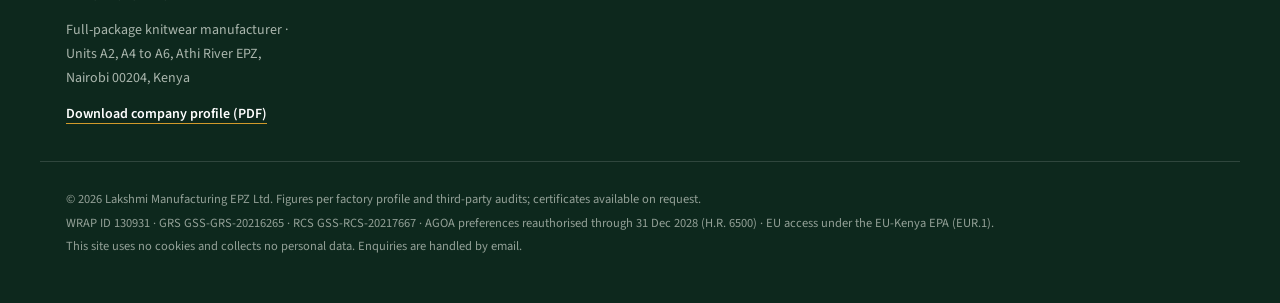
==== commit 3a0cc51c: "Homepage hero: split layout with the photo in a fixed frame, blur rule removed Co-Authored-By: Claud" ====
--- a/index.html
+++ b/index.html
@@ -62,9 +62,8 @@
 
 <!-- ============ HERO ============ -->
 <section class="hero">
-  <div class="hero-bg" role="img" aria-label="Sewing floor at Lakshmi Manufacturing, Athi River, 22 production lines"></div>
-  <div class="hero-scrim"></div>
   <div class="hero-in">
+   <div class="hero-grid">
     <div class="hero-copy">
     <p class="eyebrow">Athi River Export Processing Zone · Nairobi, Kenya · Est. 2015</p>
     <h1>Full-package knitwear, made in Kenya. Landed <em>duty-free.</em></h1>
@@ -75,6 +74,8 @@
     </div>
     <a class="dl" href="downloads/lakshmi-profile.pdf">Download company profile (PDF)</a>
     </div>
+    <div class="hero-photo"><img src="images/sewing-floor.jpg" width="1500" height="1125" alt="Sewing floor at Lakshmi Manufacturing, Athi River, 22 production lines" fetchpriority="high" decoding="async"></div>
+   </div>
     <div class="hero-stats">
       <div class="hstat"><b>750,000</b><span>Garments / month</span></div>
       <div class="hstat"><b>22</b><span>Production lines</span></div>
--- a/styles.css
+++ b/styles.css
@@ -85,15 +85,14 @@
 
 /* ---------- hero ---------- */
 .hero{position:relative;display:flex;flex-direction:column;background:var(--pine-deep);color:#fff}
-.hero-bg{position:absolute;left:0;right:0;top:0;bottom:0;background-image:url('images/sewing-floor.jpg');
-  background-size:cover;background-position:center 42%}
-.hero-scrim{display:none}
-.hero-in{position:relative;display:flex;flex-direction:column;justify-content:flex-end;
-  min-height:90vh;min-height:90svh;max-width:var(--maxw);margin:0 auto;width:100%;
-  padding:calc(var(--headh) + 60px) 26px 0}
-.hero-copy{background:rgba(13,40,29,.78);padding:36px 38px 38px;max-width:760px;margin-bottom:56px}
+.hero-grid{display:grid;grid-template-columns:minmax(0,1.05fr) minmax(0,.95fr);gap:64px;align-items:center;margin-bottom:80px}
+.hero-photo{aspect-ratio:4/3;overflow:hidden;background:var(--pine)}
+.hero-photo img{width:100%;height:100%;object-fit:cover;display:block}
+.hero-in{position:relative;display:flex;flex-direction:column;max-width:var(--maxw);margin:0 auto;width:100%;
+  padding:calc(var(--headh) + 72px) 26px 0}
+.hero-copy{min-width:0}
 .hero .eyebrow{color:rgba(255,255,255,.85)}
-.hero h1{font-size:clamp(38px,5.4vw,62px);margin:18px 0 20px;max-width:18ch;color:#fff;text-wrap:balance}
+.hero h1{font-size:clamp(40px,4.6vw,66px);margin:18px 0 20px;max-width:18ch;color:#fff;text-wrap:balance}
 .hero h1 em{font-style:italic;font-weight:300}
 .hero p.sub{font-size:17px;max-width:60ch;color:#e4eae5;margin-bottom:28px}
 .hero p.sub b{color:#fff;font-weight:600}
@@ -334,7 +333,7 @@
   .qlab .zoom{width:100%}
   .sec{padding:72px 0}
   .statement{padding:80px 0}
-  .hero-copy{padding:26px 24px 28px;margin-bottom:40px}
+  .hero-grid{gap:40px;margin-bottom:56px}
   .cap-grid{grid-template-columns:1fr;gap:40px}
   /* labels, eyebrows and captions never drop below 12px on small screens */
   .brand span,.foot-brand span{font-size:12px}
@@ -378,11 +377,9 @@
 .legal p:last-child{margin-bottom:0}
 .quote-note{font-size:13.5px;color:var(--muted);margin-top:18px;line-height:1.6}
 
-/* wide screens: soften the hero photo so compression does not show */
-@media (min-width:1601px){
-  .hero{overflow:hidden}
-  .hero-bg{filter:blur(2px);transform:scale(1.02)}
-  .hero-scrim{display:block;position:absolute;left:0;right:0;top:0;bottom:0;background:rgba(13,40,29,.28)}
+/* narrow screens: the hero stacks, text first, then the photo */
+@media (max-width:880px){
+  .hero-grid{grid-template-columns:1fr;gap:36px;margin-bottom:56px}
 }
 
 /* ---------- deck photos: portrait, map, notes ---------- */
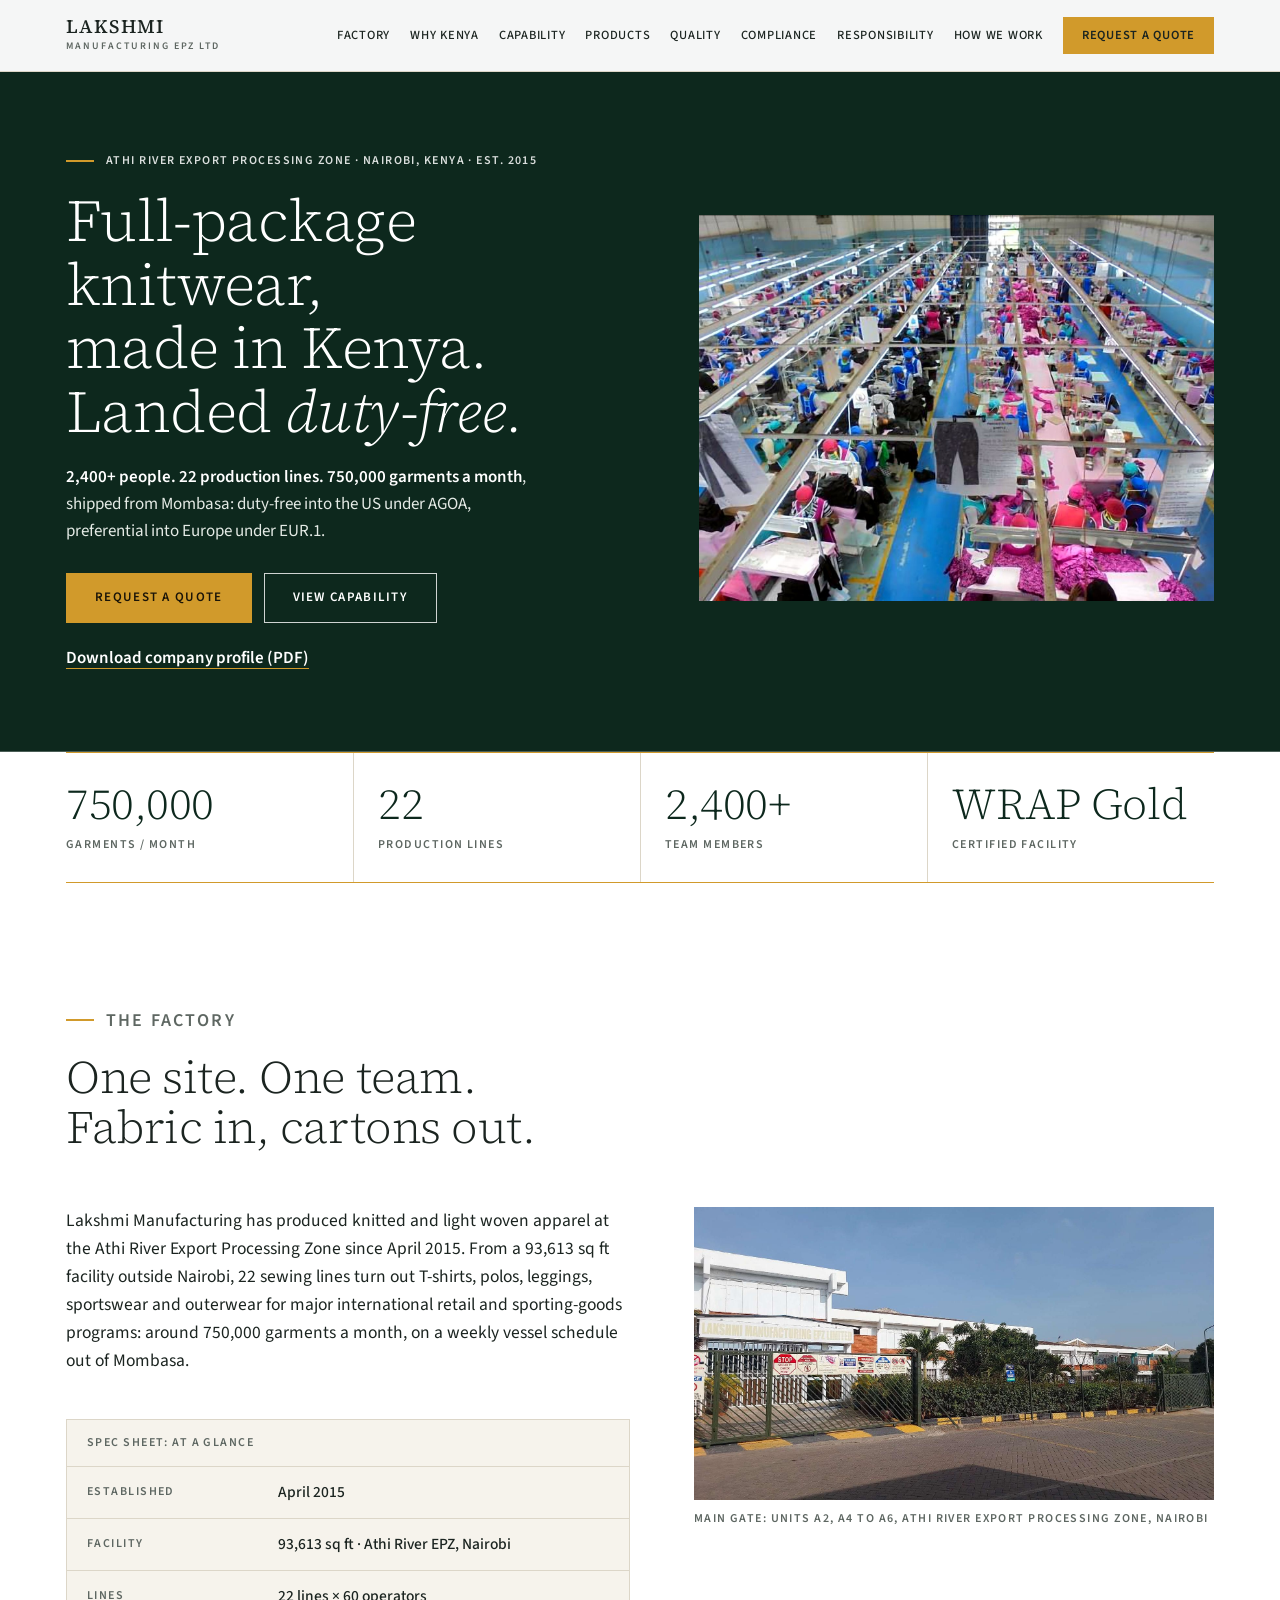
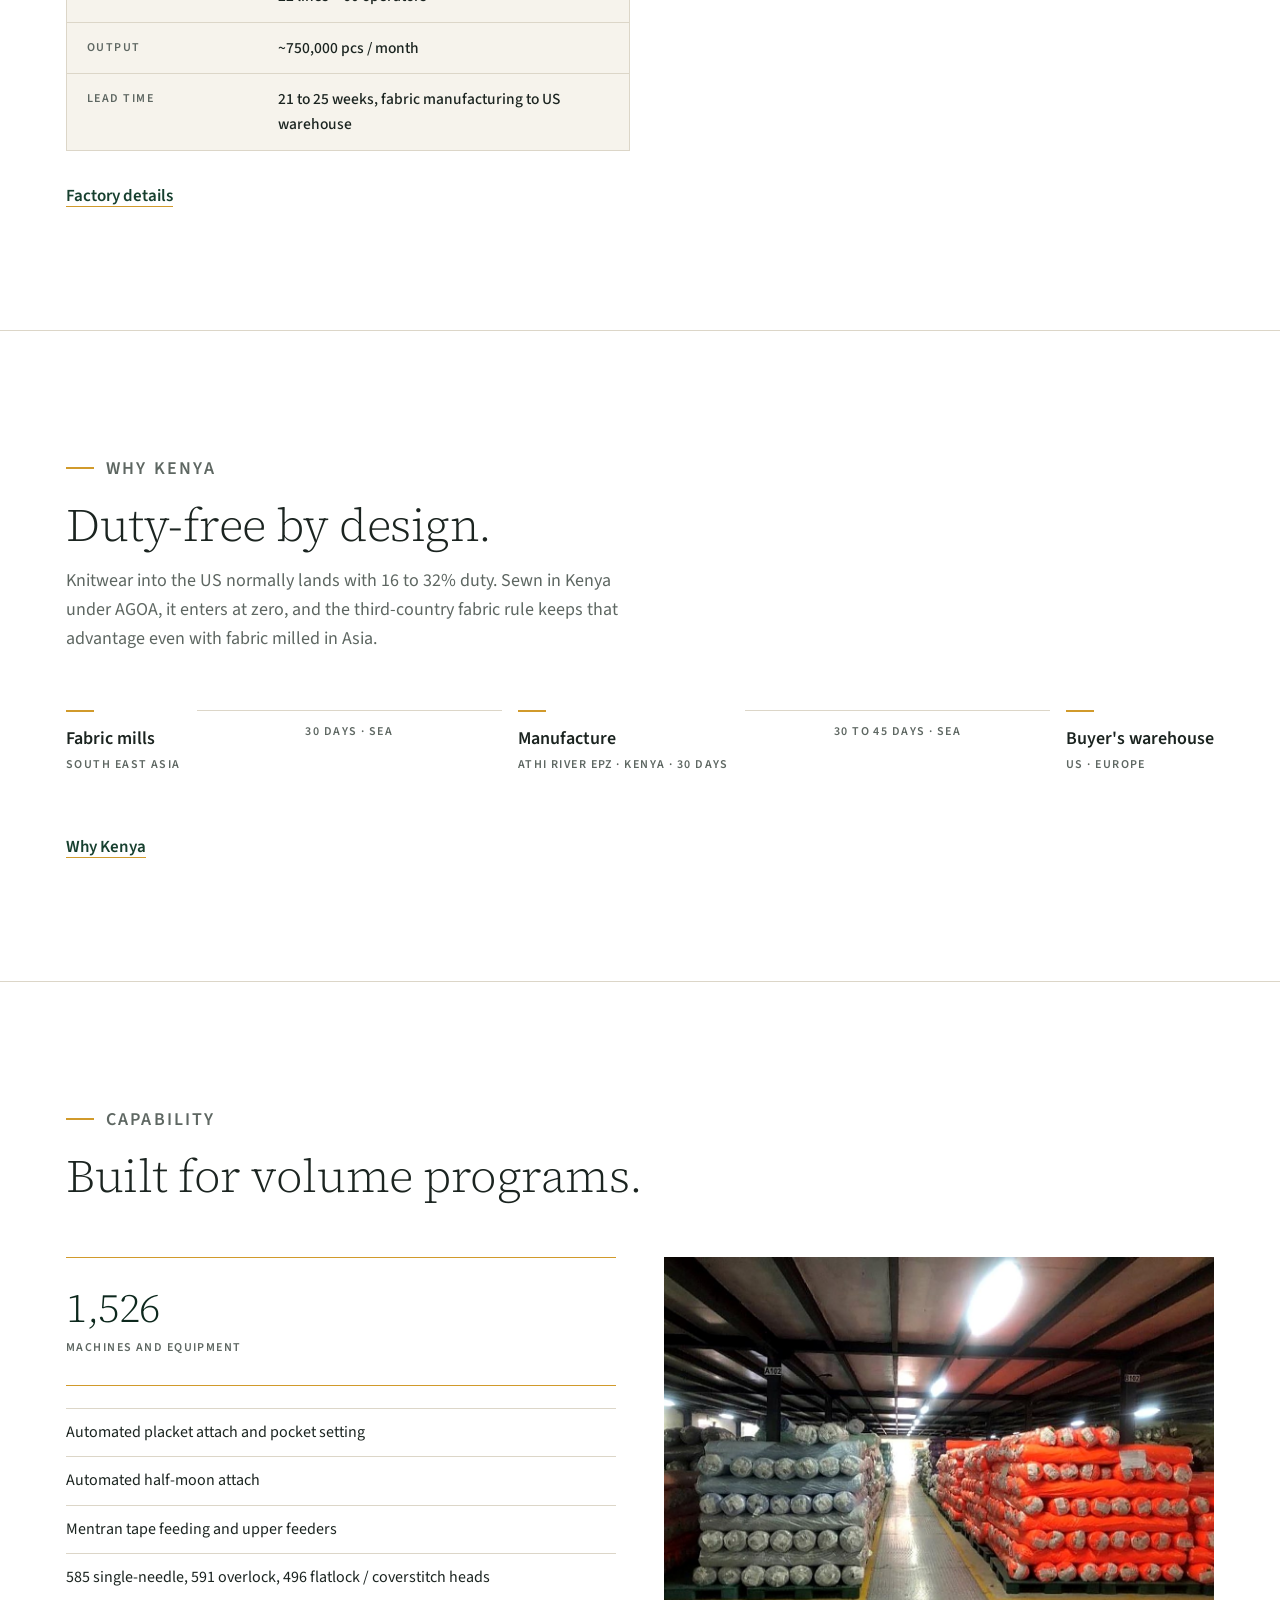
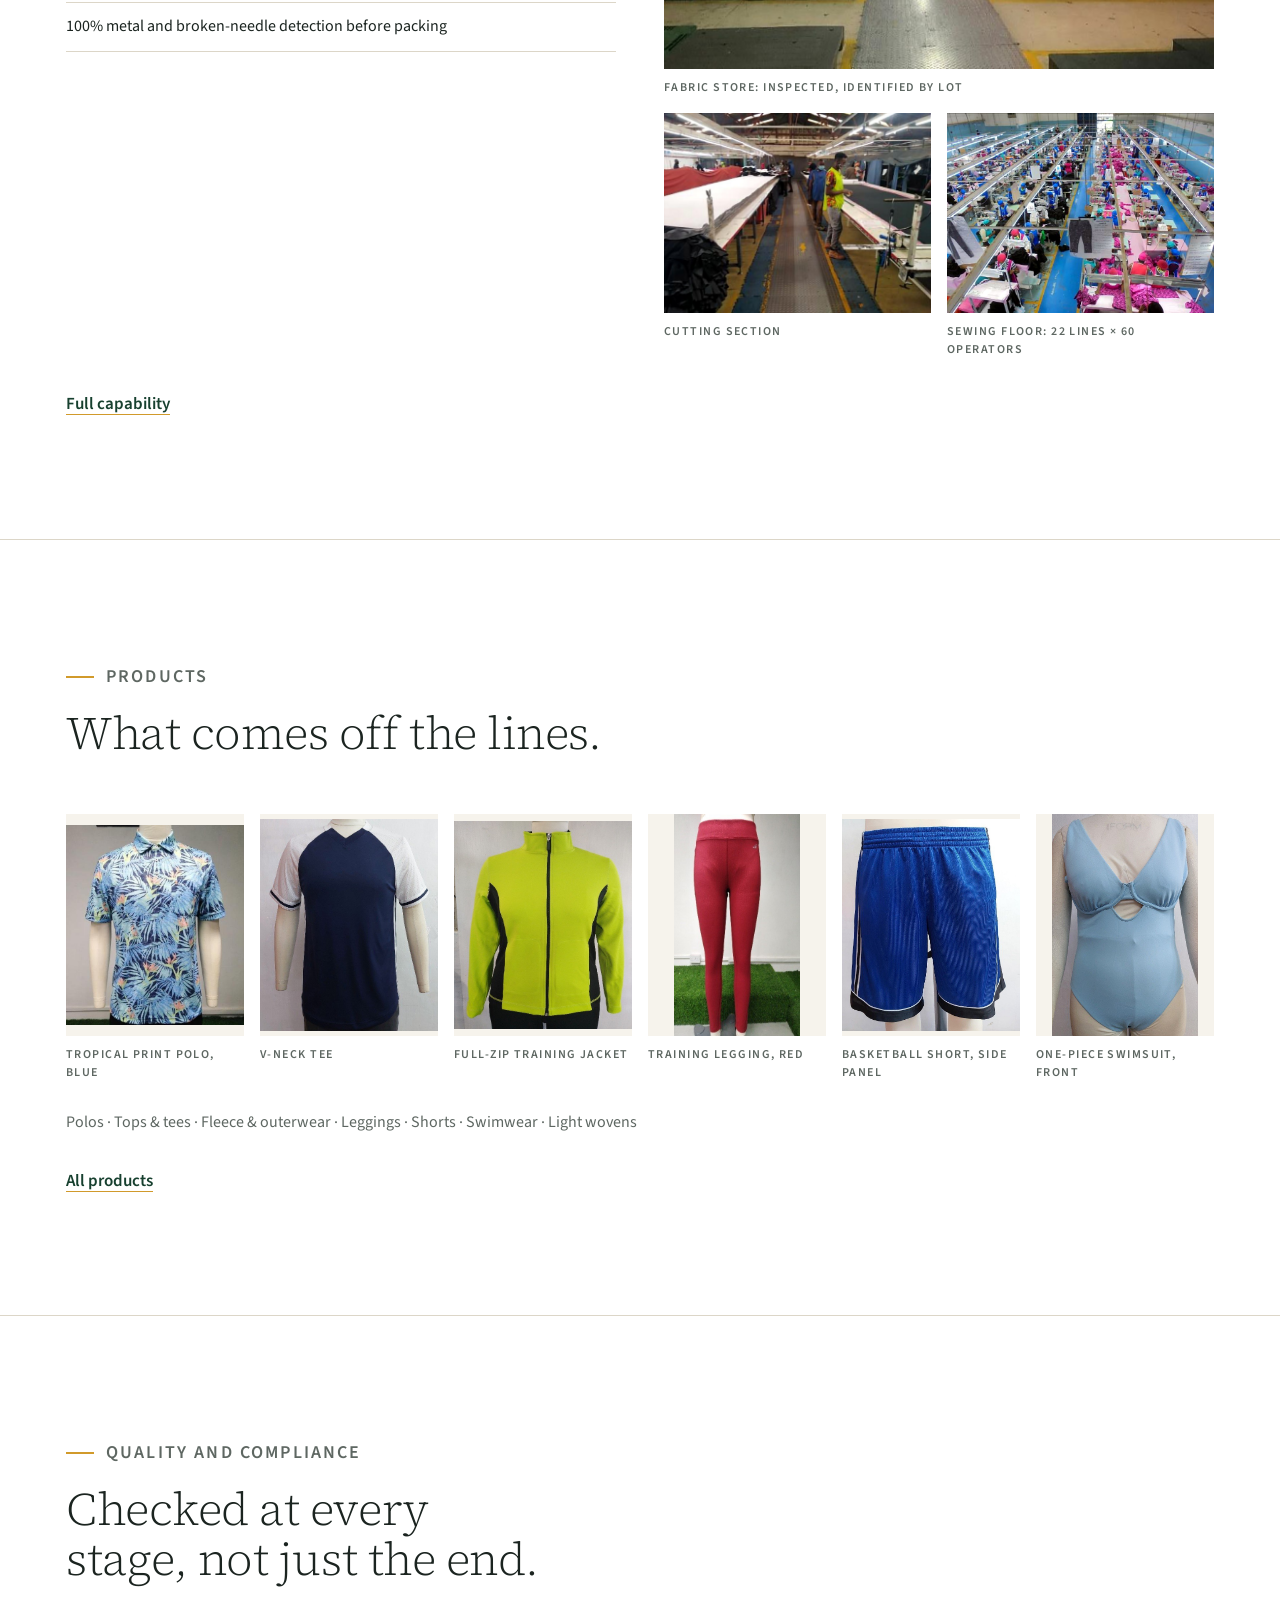
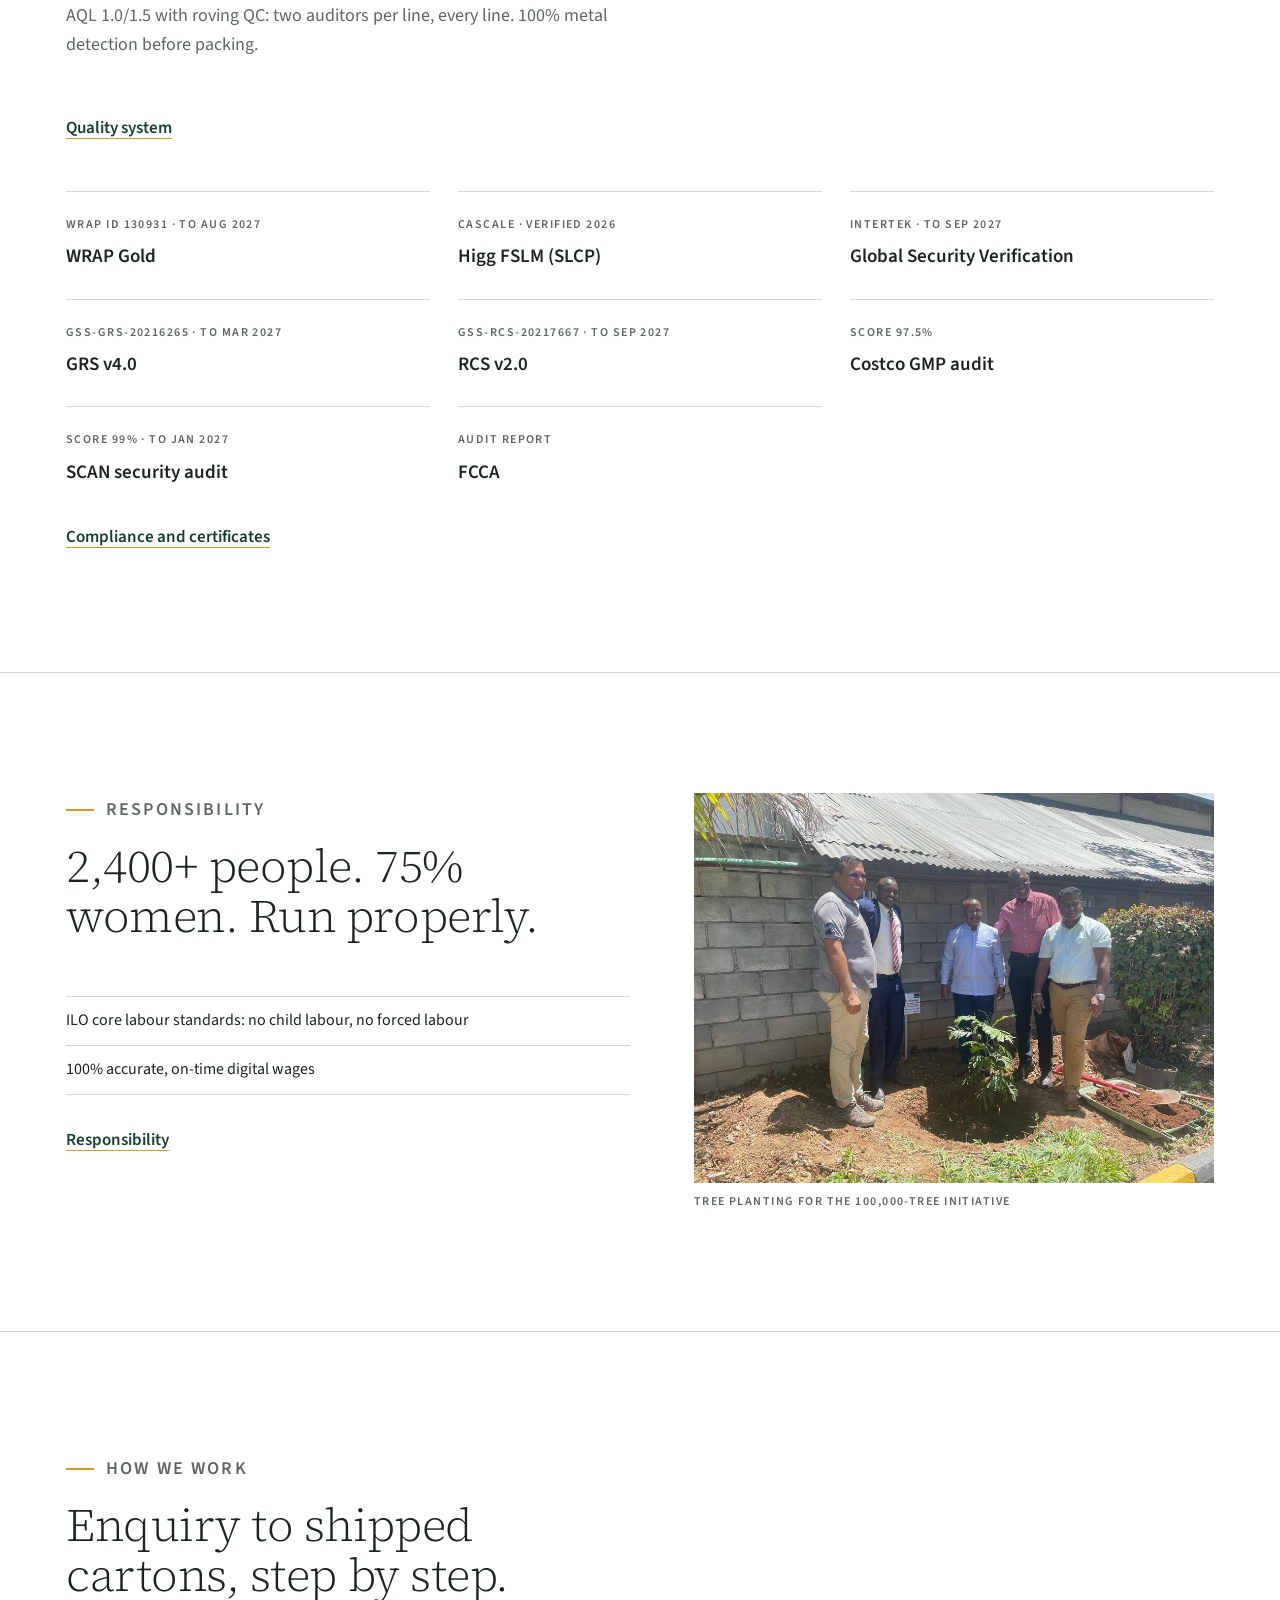
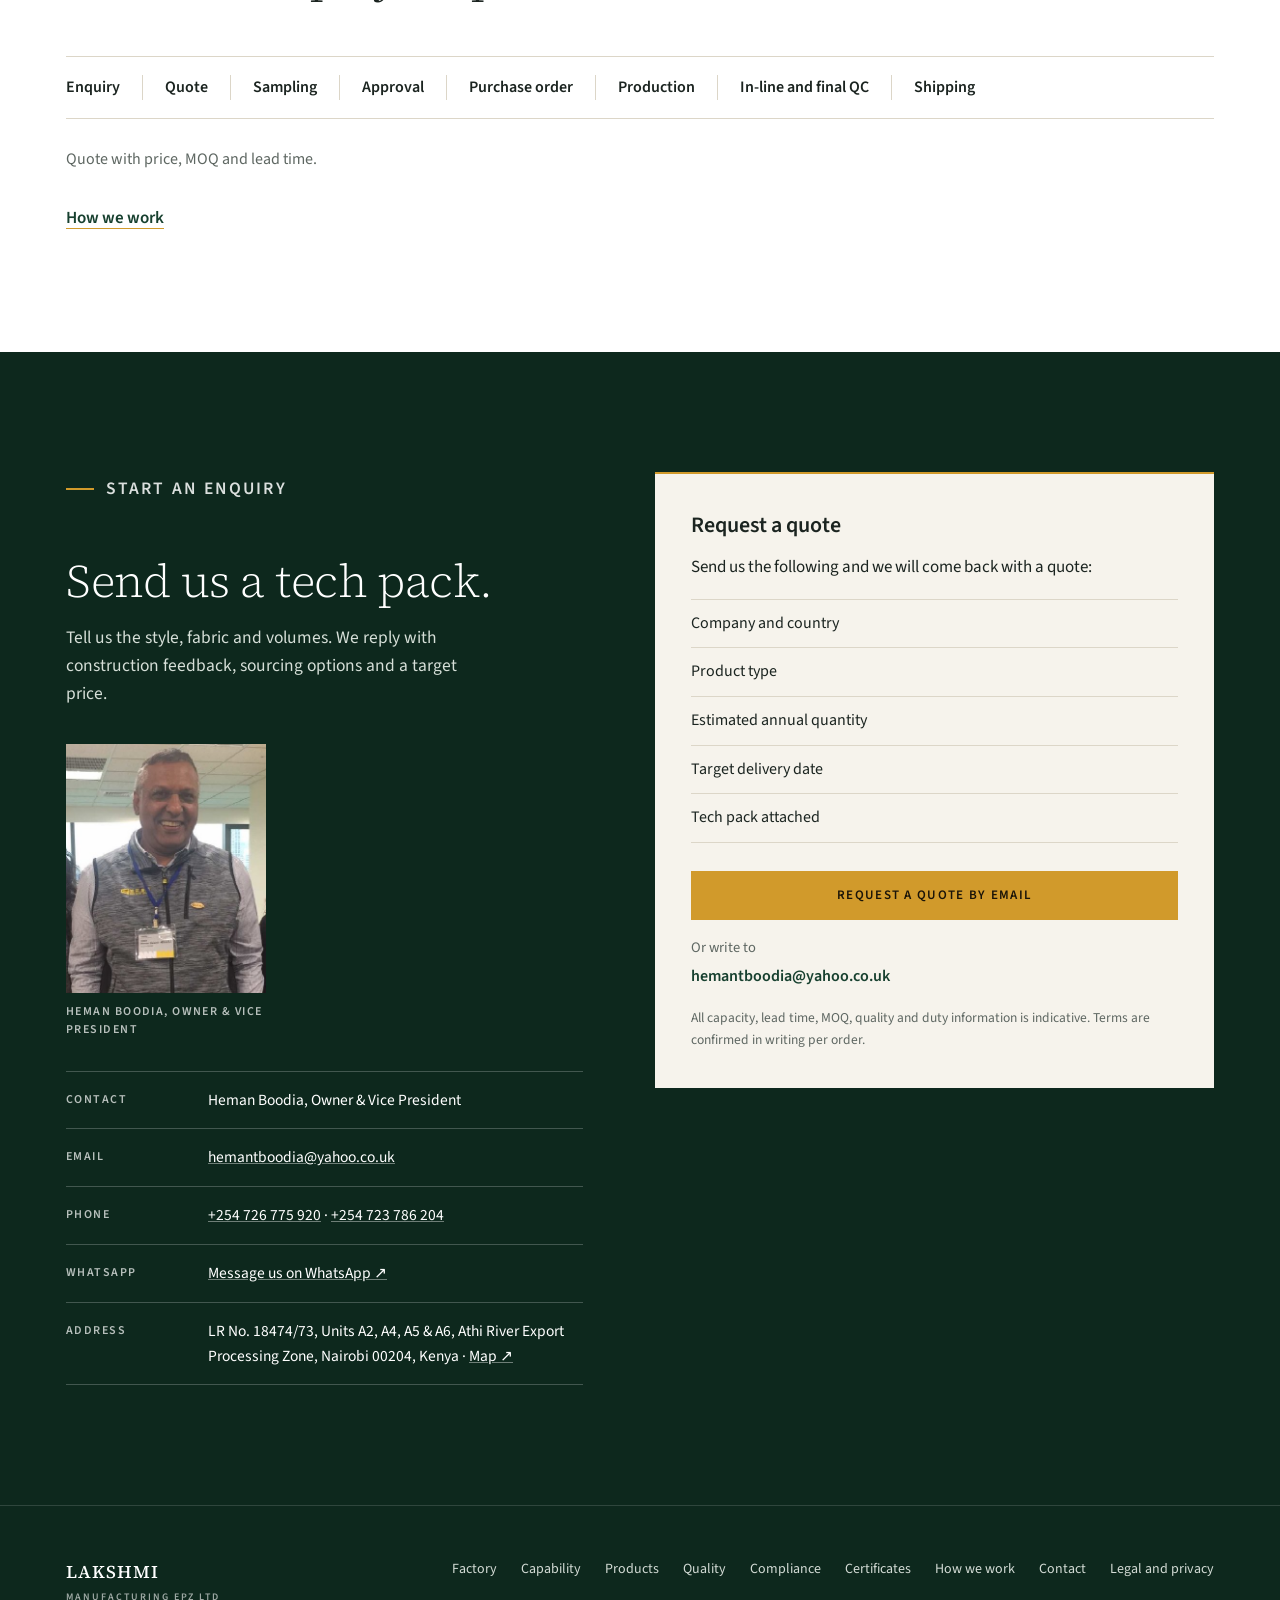
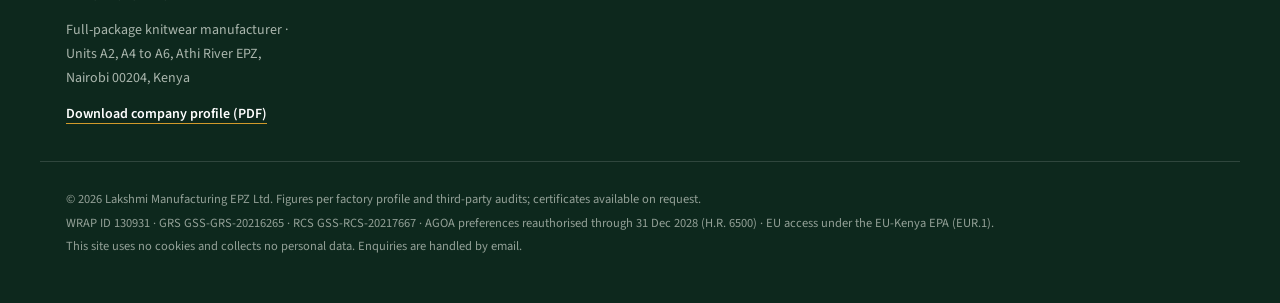
==== commit e7be4485: "Product photos keep their full width; quote promise removed; compliance wording; new link-preview im" ====
--- a/index.html
+++ b/index.html
@@ -184,10 +184,10 @@
       <h2>What comes off the lines.</h2>
     </div>
     <div class="prow rv">
-      <figure><div class="pimg"><img src="images/product-01.jpg" width="519" height="594" alt="Tropical print polo, blue" data-cap="Tropical print polo, blue" loading="lazy" decoding="async"></div><figcaption class="cap">Tropical print polo, blue</figcaption></figure>
-      <figure><div class="pimg"><img src="images/product-11.jpg" width="430" height="591" alt="V-neck tee" data-cap="V-neck tee" loading="lazy" decoding="async"></div><figcaption class="cap">V-neck tee</figcaption></figure>
+      <figure><div class="pimg"><img src="images/product-01.jpg" width="530" height="594" alt="Tropical print polo, blue" data-cap="Tropical print polo, blue" loading="lazy" decoding="async"></div><figcaption class="cap">Tropical print polo, blue</figcaption></figure>
+      <figure><div class="pimg"><img src="images/product-11.jpg" width="496" height="591" alt="V-neck tee" data-cap="V-neck tee" loading="lazy" decoding="async"></div><figcaption class="cap">V-neck tee</figcaption></figure>
       <figure><div class="pimg"><img src="images/product-18.jpg" width="540" height="633" alt="Full-zip training jacket" data-cap="Full-zip training jacket" loading="lazy" decoding="async"></div><figcaption class="cap">Full-zip training jacket</figcaption></figure>
-      <figure><div class="pimg"><img src="images/product-29.jpg" width="231" height="613" alt="Training legging, red" data-cap="Training legging, red" loading="lazy" decoding="async"></div><figcaption class="cap">Training legging, red</figcaption></figure>
+      <figure><div class="pimg"><img src="images/product-29.jpg" width="346" height="613" alt="Training legging, red" data-cap="Training legging, red" loading="lazy" decoding="async"></div><figcaption class="cap">Training legging, red</figcaption></figure>
       <figure><div class="pimg"><img src="images/product-42.jpg" width="635" height="754" alt="Basketball short, side panel" data-cap="Basketball short, side panel" loading="lazy" decoding="async"></div><figcaption class="cap">Basketball short, side panel</figcaption></figure>
       <figure><div class="pimg"><img src="images/product-57.jpg" width="504" height="766" alt="One-piece swimsuit, front" data-cap="One-piece swimsuit, front" loading="lazy" decoding="async"></div><figcaption class="cap">One-piece swimsuit, front</figcaption></figure>
     </div>
@@ -258,7 +258,7 @@
       <li>In-line and final QC</li>
       <li>Shipping</li>
     </ol>
-    <p class="cats rv">Quote within two working days.</p>
+    <p class="cats rv">Quote with price, MOQ and lead time.</p>
     <a class="more" href="how-we-work.html">How we work</a>
   </div>
 </section>
@@ -270,7 +270,7 @@
       <div class="cinfo rv">
         <p class="eyebrow">Start an enquiry</p>
         <h2>Send us a tech pack.</h2>
-        <p>Tell us the style, fabric and volumes. We respond within two business days with construction feedback, sourcing options and a target price.</p>
+        <p>Tell us the style, fabric and volumes. We reply with construction feedback, sourcing options and a target price.</p>
         <figure class="portrait rv"><img src="images/deck/owner.jpg" width="414" height="515" alt="Heman Boodia, Owner and Vice President" loading="lazy" decoding="async"><figcaption class="cap">Heman Boodia, Owner &amp; Vice President</figcaption></figure>
         <ul class="clist">
           <li><span>Contact</span><div>Heman Boodia, Owner &amp; Vice President</div></li>
@@ -282,7 +282,7 @@
       </div>
       <div class="cform rv">
         <h3>Request a quote</h3>
-        <p class="quote-intro">Send us the following and we will quote within two working days:</p>
+        <p class="quote-intro">Send us the following and we will come back with a quote:</p>
         <ul class="quote-list">
           <li>Company and country</li>
           <li>Product type</li>
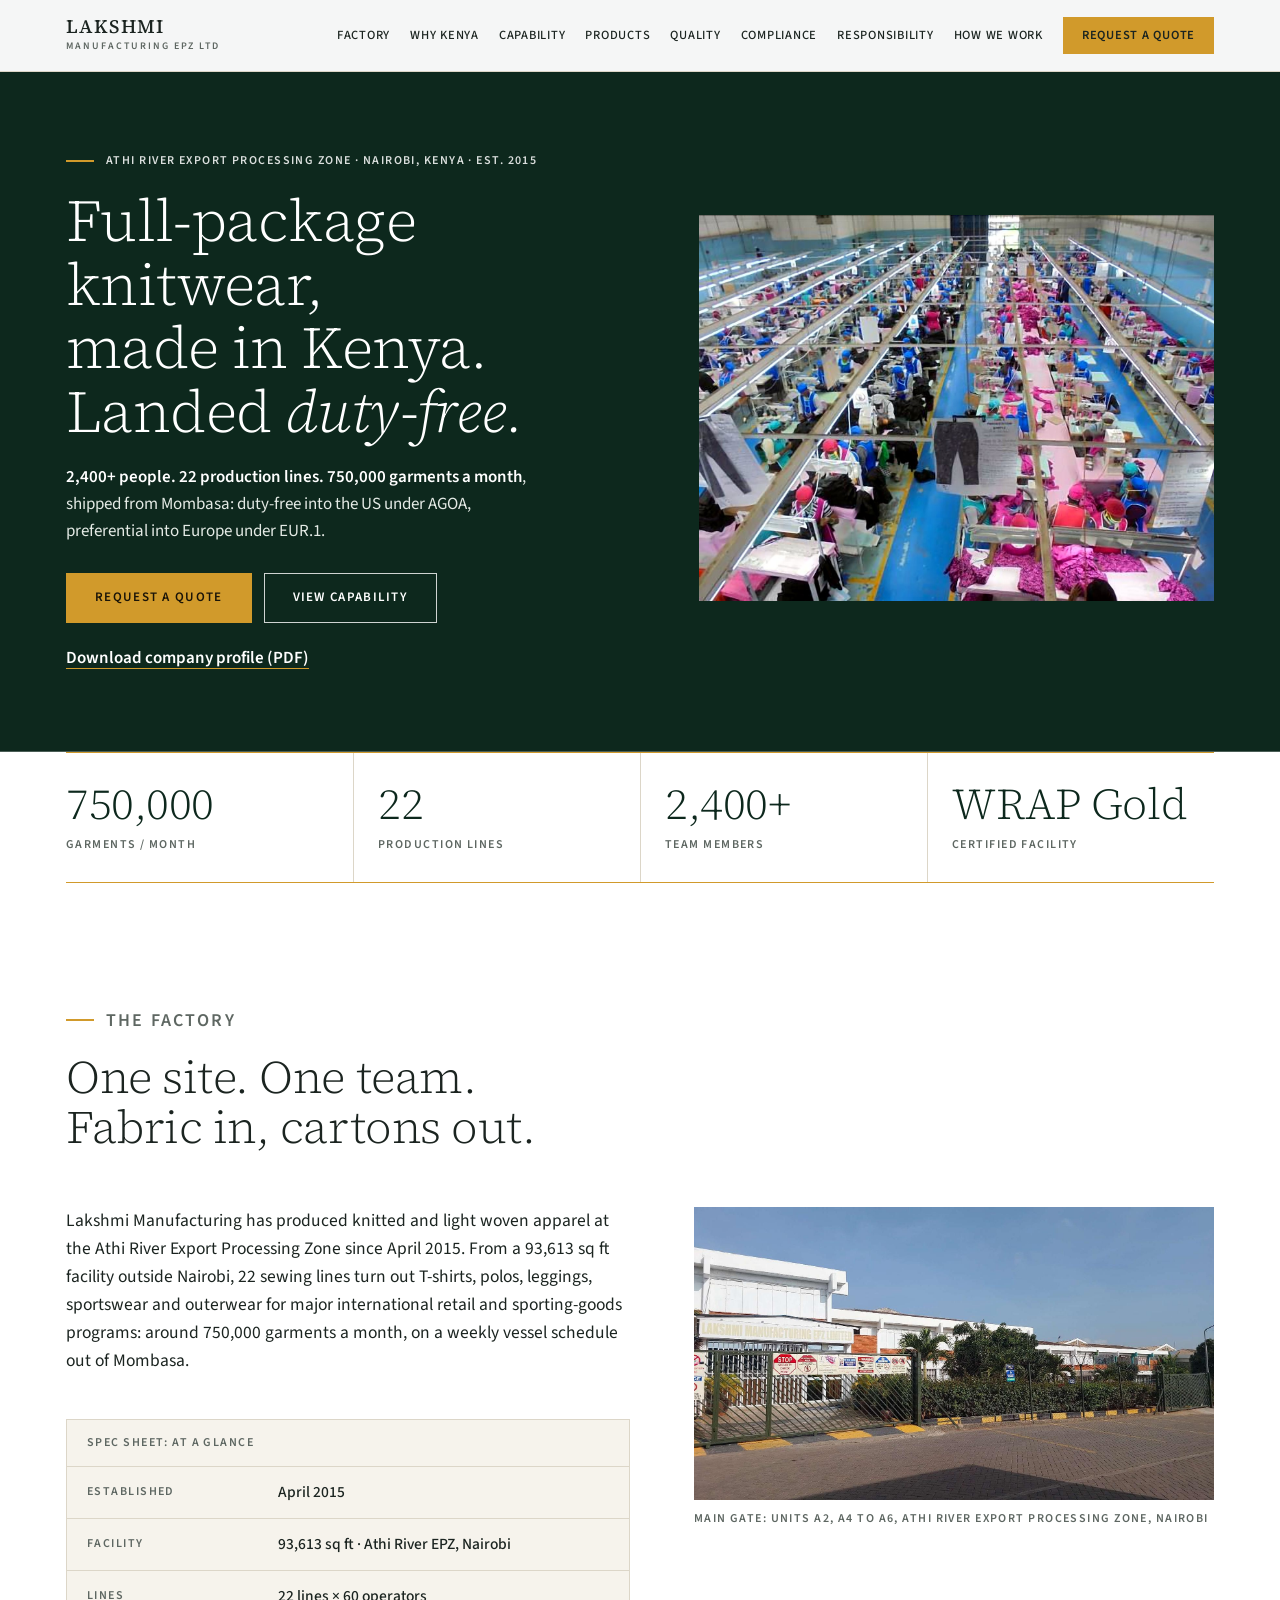
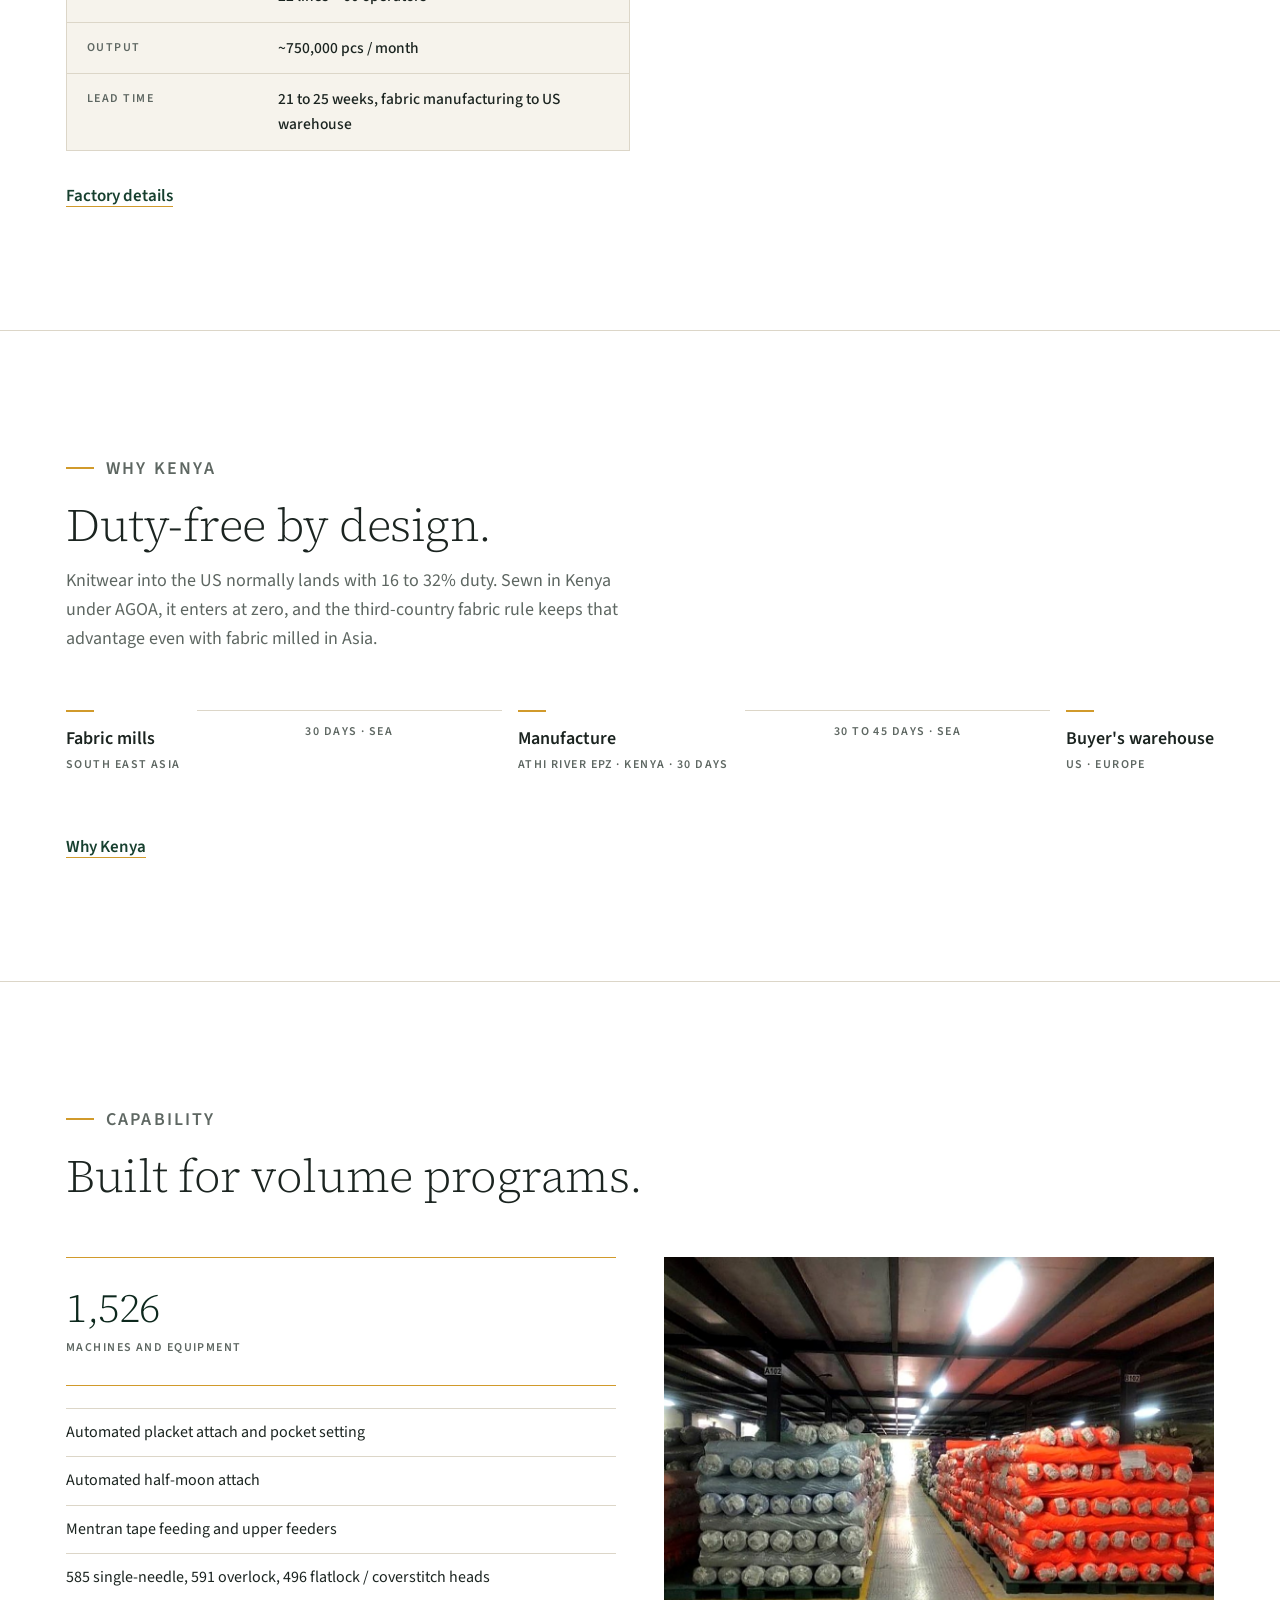
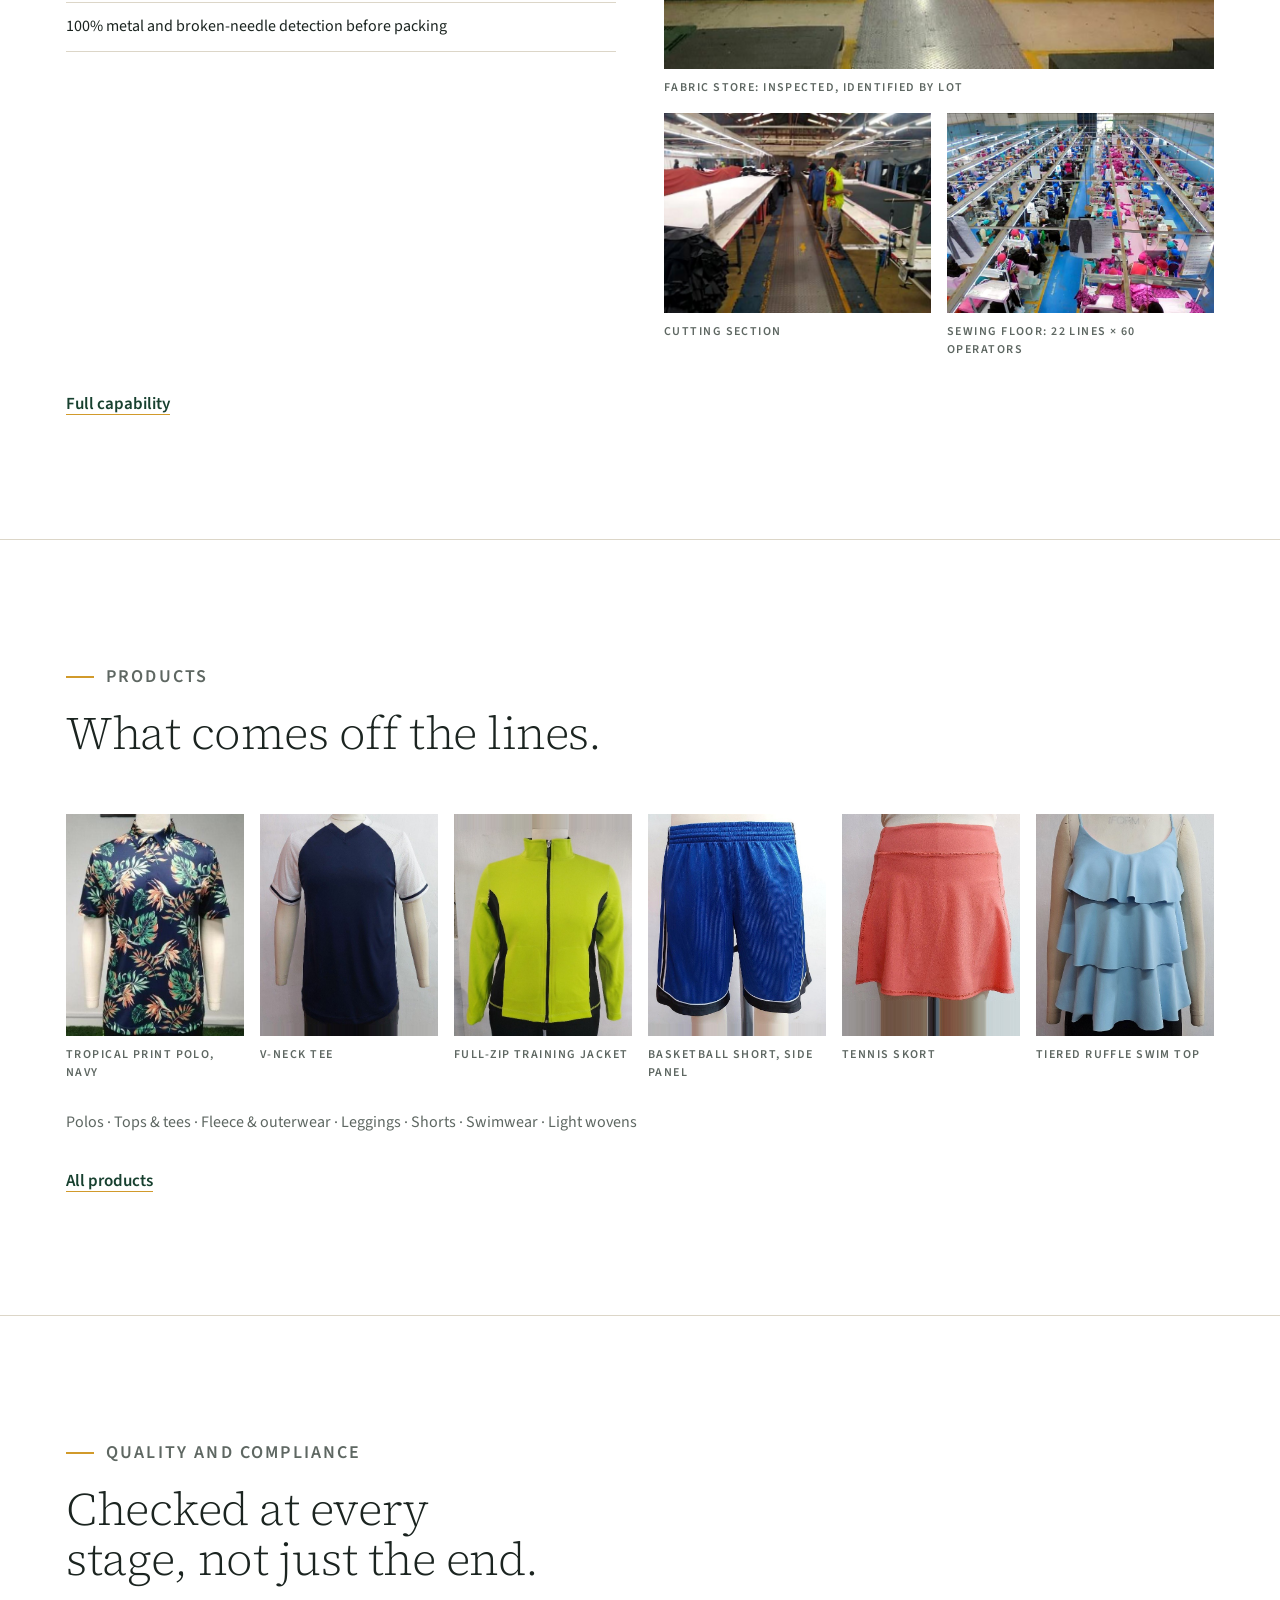
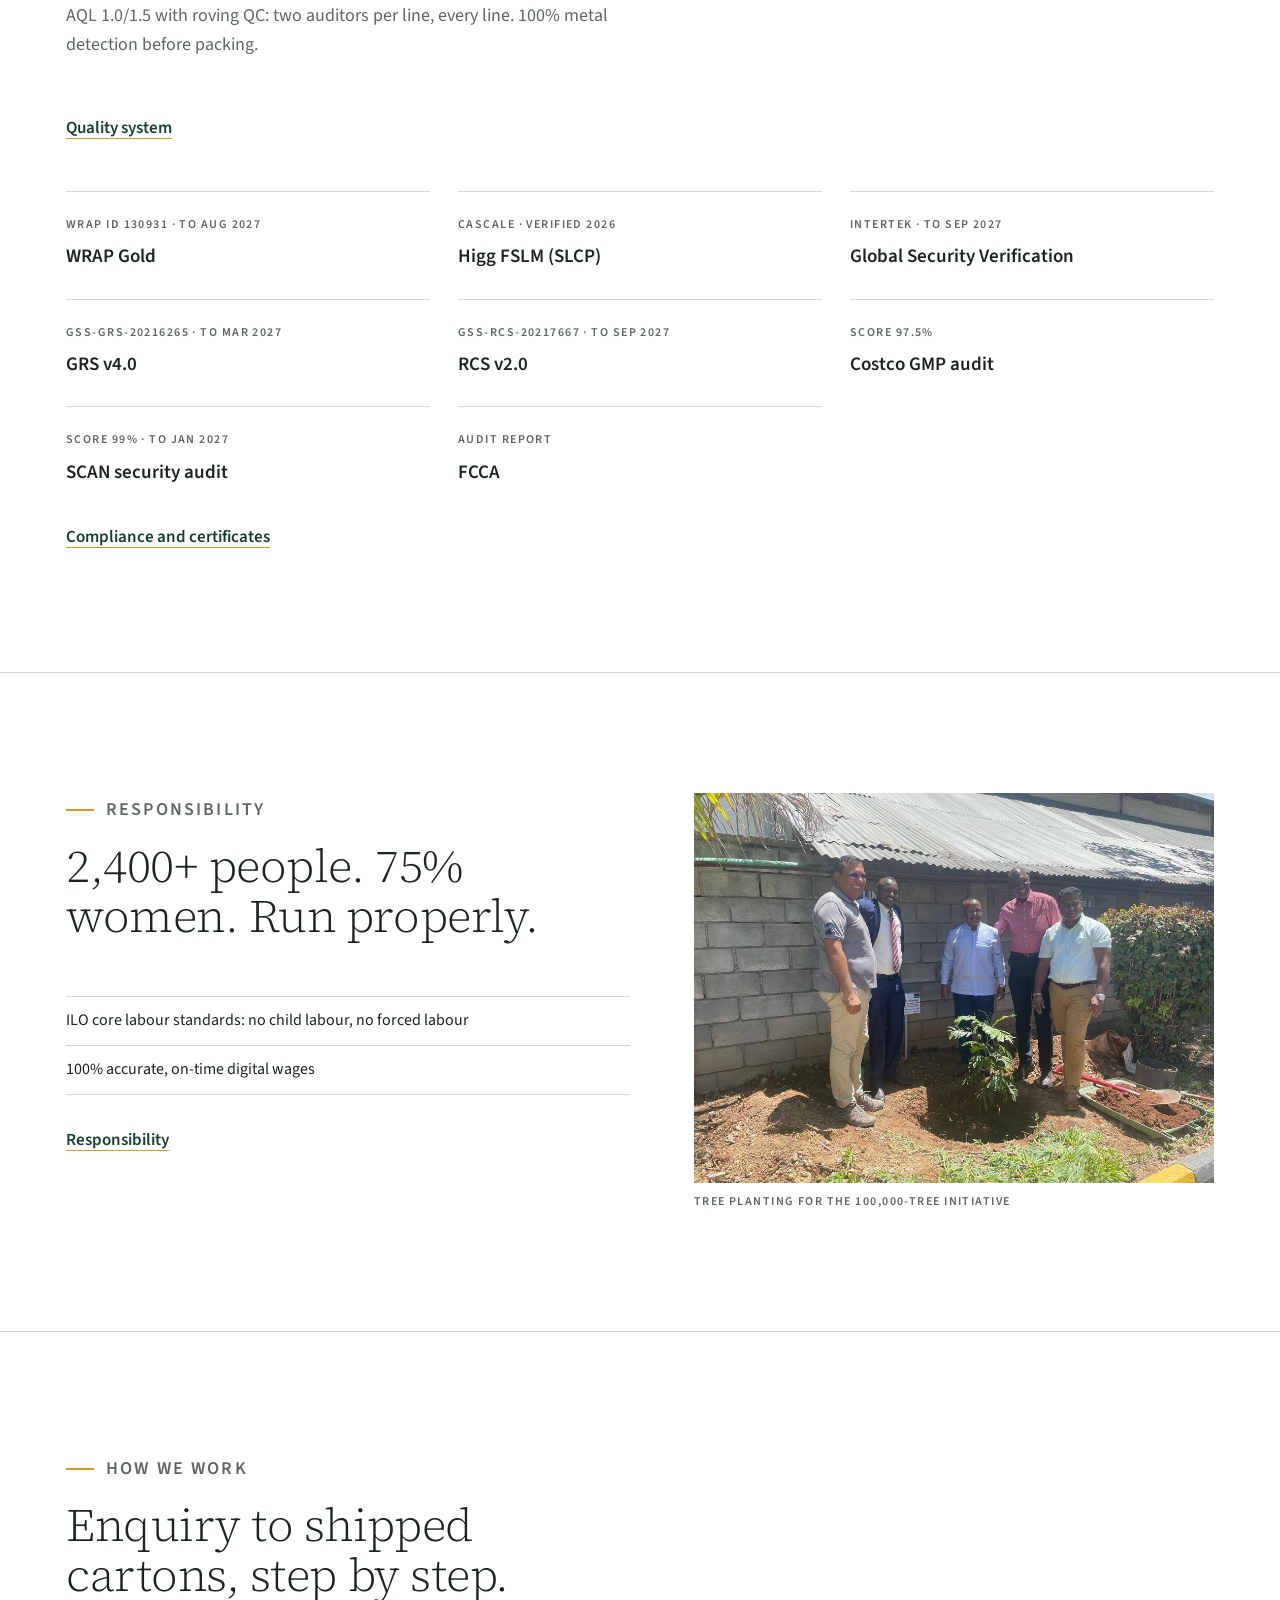
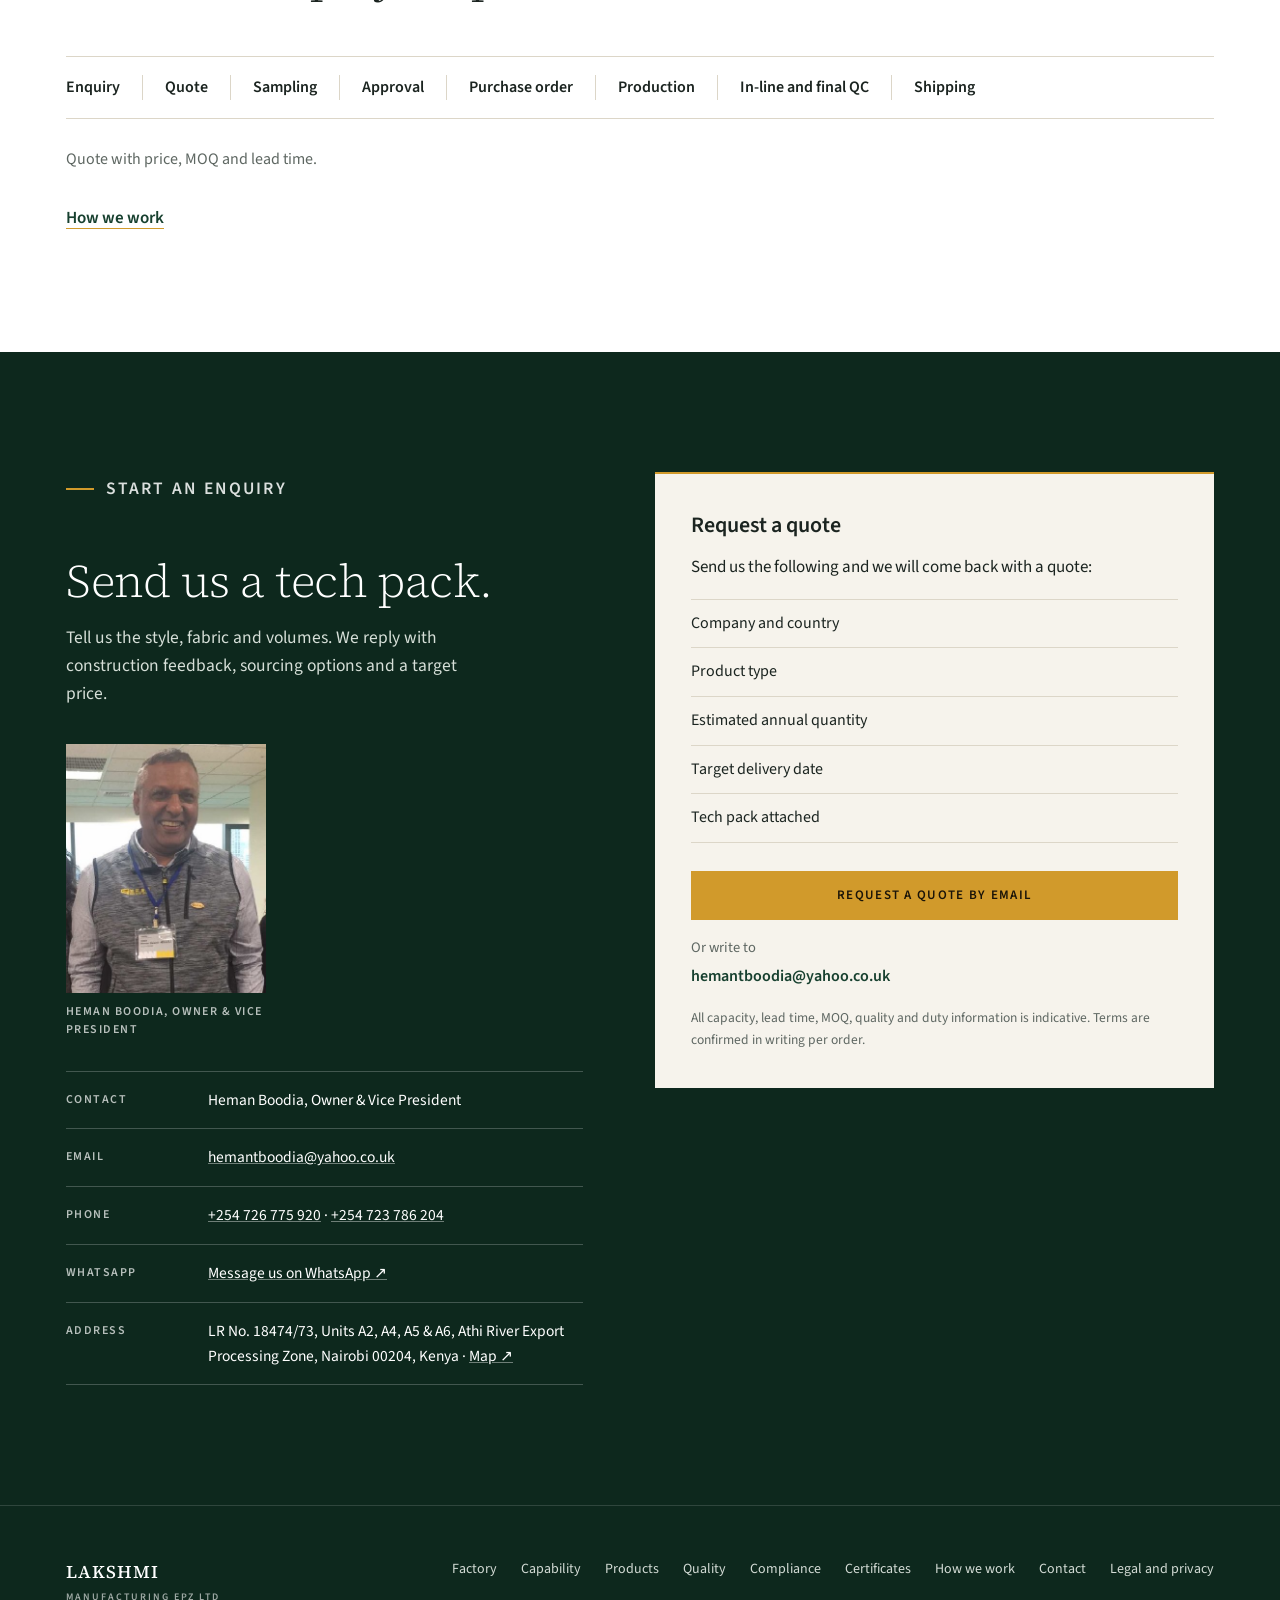
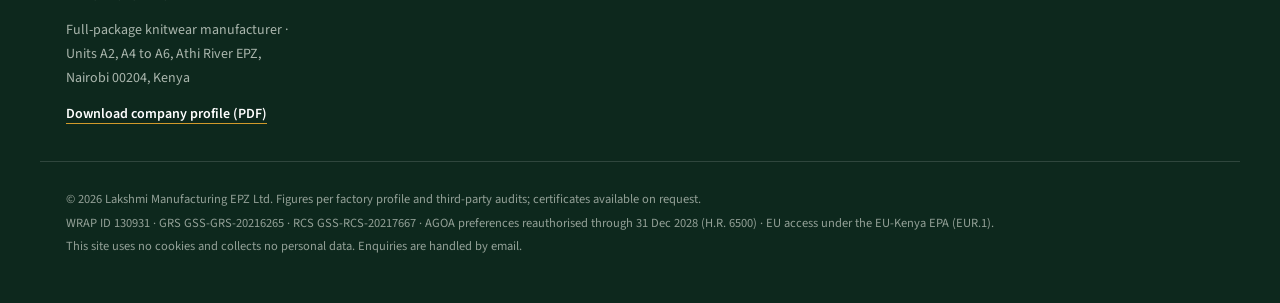
==== commit 6cac5a08: "Products: one category per row, cards fitted per category, chest-pocket polo dropped Co-Authored-By:" ====
--- a/index.html
+++ b/index.html
@@ -5,7 +5,7 @@
 <meta name="viewport" content="width=device-width, initial-scale=1.0">
 <meta name="format-detection" content="telephone=no">
 <title>Lakshmi Manufacturing EPZ Ltd: Full-package knitwear manufacturer, Nairobi</title>
-<meta name="description" content="WRAP Gold certified knitwear factory in Athi River EPZ, Kenya. 22 lines, 750,000 garments a month, duty-free to the US under AGOA, preferential to Europe under EUR.1. Send a tech pack. Reply within two business days.">
+<meta name="description" content="WRAP Gold certified knitwear factory in Athi River EPZ, Kenya. 22 lines, 750,000 garments a month, duty-free to the US under AGOA, preferential to Europe under EUR.1. Send a tech pack. Reply with construction feedback, sourcing options and a target price.">
 <link rel="canonical" href="https://hboodia-png.github.io/lakshmi-site/">
 <meta name="theme-color" content="#0d281d">
 <meta property="og:type" content="website">
@@ -184,12 +184,12 @@
       <h2>What comes off the lines.</h2>
     </div>
     <div class="prow rv">
-      <figure><div class="pimg"><img src="images/product-01.jpg" width="530" height="594" alt="Tropical print polo, blue" data-cap="Tropical print polo, blue" loading="lazy" decoding="async"></div><figcaption class="cap">Tropical print polo, blue</figcaption></figure>
-      <figure><div class="pimg"><img src="images/product-11.jpg" width="496" height="591" alt="V-neck tee" data-cap="V-neck tee" loading="lazy" decoding="async"></div><figcaption class="cap">V-neck tee</figcaption></figure>
-      <figure><div class="pimg"><img src="images/product-18.jpg" width="540" height="633" alt="Full-zip training jacket" data-cap="Full-zip training jacket" loading="lazy" decoding="async"></div><figcaption class="cap">Full-zip training jacket</figcaption></figure>
-      <figure><div class="pimg"><img src="images/product-29.jpg" width="346" height="613" alt="Training legging, red" data-cap="Training legging, red" loading="lazy" decoding="async"></div><figcaption class="cap">Training legging, red</figcaption></figure>
-      <figure><div class="pimg"><img src="images/product-42.jpg" width="635" height="754" alt="Basketball short, side panel" data-cap="Basketball short, side panel" loading="lazy" decoding="async"></div><figcaption class="cap">Basketball short, side panel</figcaption></figure>
-      <figure><div class="pimg"><img src="images/product-57.jpg" width="504" height="766" alt="One-piece swimsuit, front" data-cap="One-piece swimsuit, front" loading="lazy" decoding="async"></div><figcaption class="cap">One-piece swimsuit, front</figcaption></figure>
+      <figure><div class="pimg"><img src="images/product-02.jpg" width="475" height="594" alt="Tropical print polo, navy" data-cap="Tropical print polo, navy" loading="lazy" decoding="async"></div><figcaption class="cap">Tropical print polo, navy</figcaption></figure>
+      <figure><div class="pimg"><img src="images/product-10.jpg" width="496" height="620" alt="V-neck tee" data-cap="V-neck tee" loading="lazy" decoding="async"></div><figcaption class="cap">V-neck tee</figcaption></figure>
+      <figure><div class="pimg"><img src="images/product-17.jpg" width="540" height="675" alt="Full-zip training jacket" data-cap="Full-zip training jacket" loading="lazy" decoding="async"></div><figcaption class="cap">Full-zip training jacket</figcaption></figure>
+      <figure><div class="pimg"><img src="images/product-41.jpg" width="635" height="794" alt="Basketball short, side panel" data-cap="Basketball short, side panel" loading="lazy" decoding="async"></div><figcaption class="cap">Basketball short, side panel</figcaption></figure>
+      <figure><div class="pimg"><img src="images/product-49.jpg" width="615" height="769" alt="Tennis skort" data-cap="Tennis skort" loading="lazy" decoding="async"></div><figcaption class="cap">Tennis skort</figcaption></figure>
+      <figure><div class="pimg"><img src="images/product-58.jpg" width="578" height="722" alt="Tiered ruffle swim top" data-cap="Tiered ruffle swim top" loading="lazy" decoding="async"></div><figcaption class="cap">Tiered ruffle swim top</figcaption></figure>
     </div>
     <p class="cats rv">Polos · Tops &amp; tees · Fleece &amp; outerwear · Leggings · Shorts · Swimwear · Light wovens</p>
     <a class="more" href="products.html">All products</a>
--- a/styles.css
+++ b/styles.css
@@ -200,6 +200,11 @@
 .pgrid{display:grid;grid-template-columns:repeat(4,1fr);gap:36px 24px}
 .pcard{display:flex;flex-direction:column}
 .pcard.hide{display:none}
+.pcat{grid-column:1/-1;font-size:13px;letter-spacing:.14em;text-transform:uppercase;color:var(--muted);padding-top:14px;border-top:1px solid var(--line);margin:12px 0 -12px}
+.pcat:first-child{margin-top:0}
+.pcat.hide{display:none}
+.pcard[data-cat="leggings"] .pimg,.pcard[data-cat="bottoms"] .pimg{aspect-ratio:3/5}
+.pcard[data-cat="workwear"] .pimg{aspect-ratio:9/20}
 .pimg{aspect-ratio:4/5;overflow:hidden;cursor:zoom-in;background:var(--off);display:flex;align-items:center;justify-content:center}
 .pimg img{width:100%;height:100%;object-fit:contain}
 .pcard h3{font-size:16px;margin-top:14px}
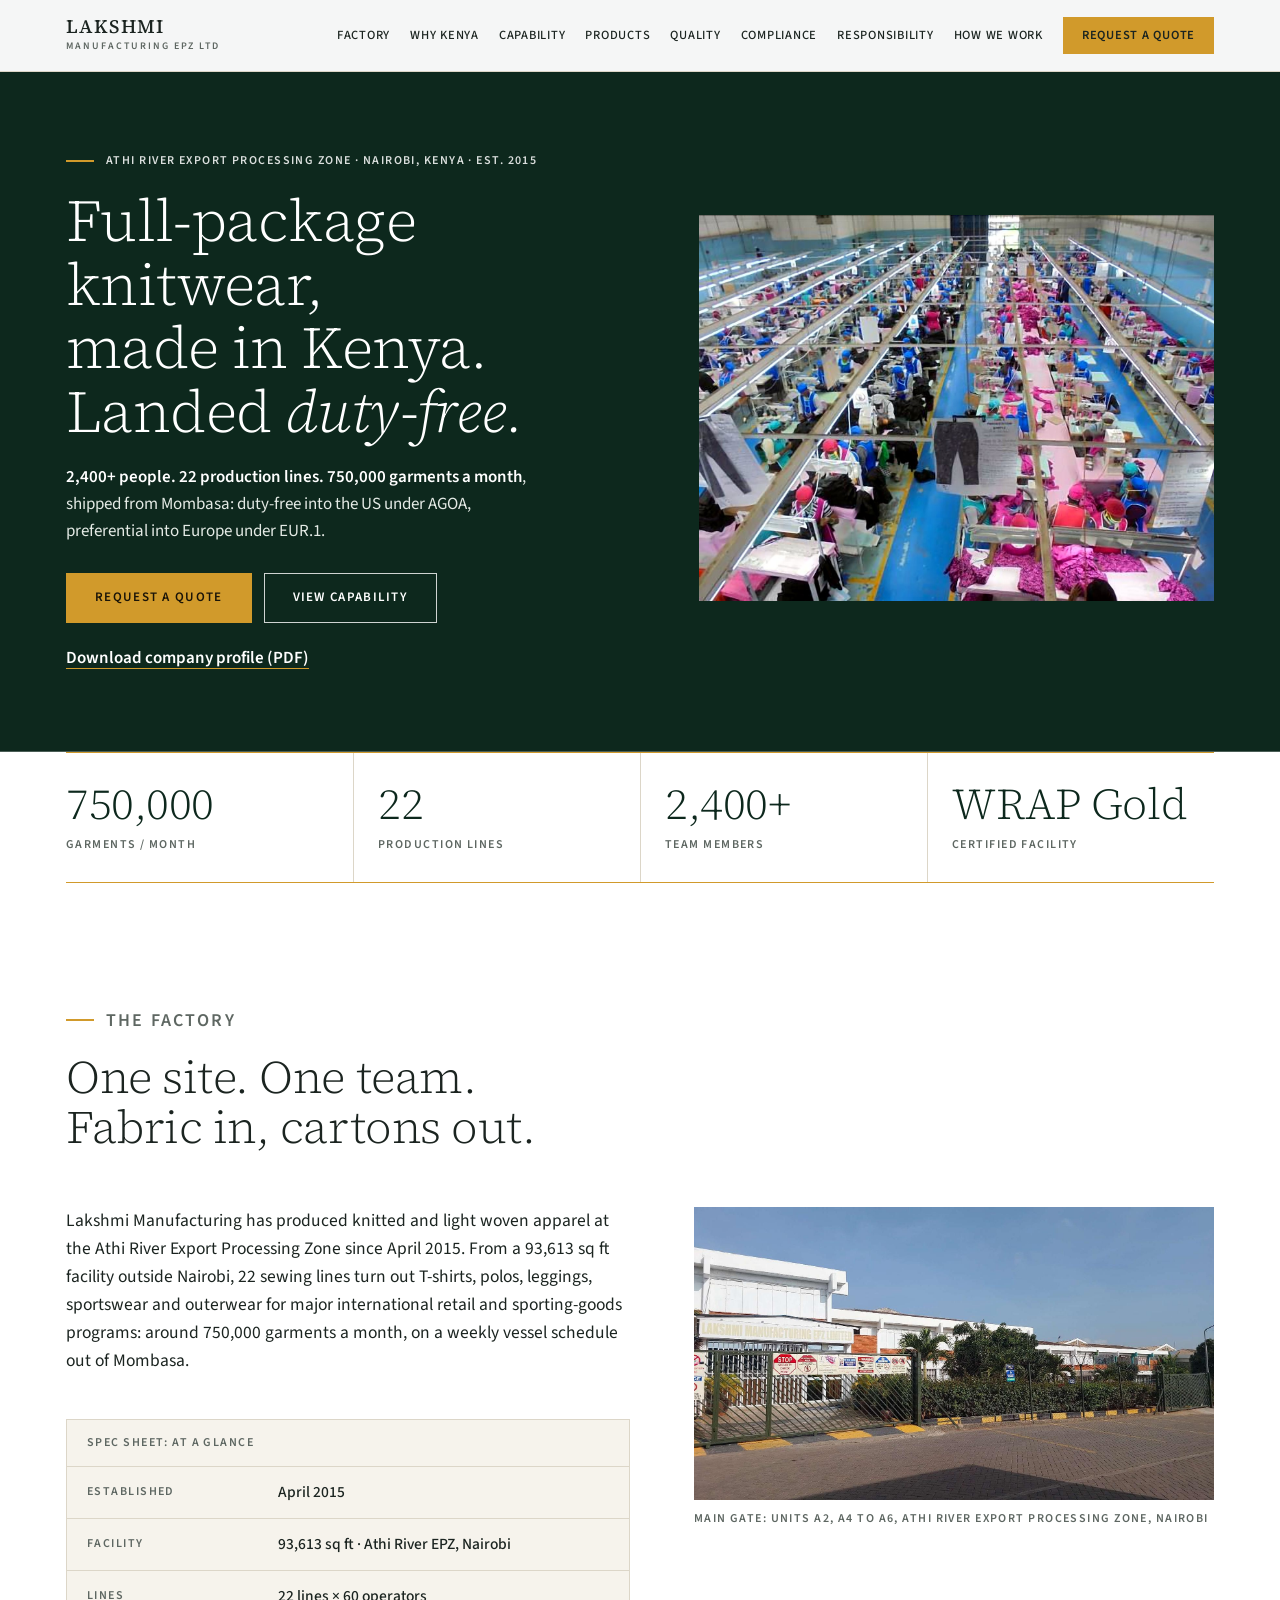
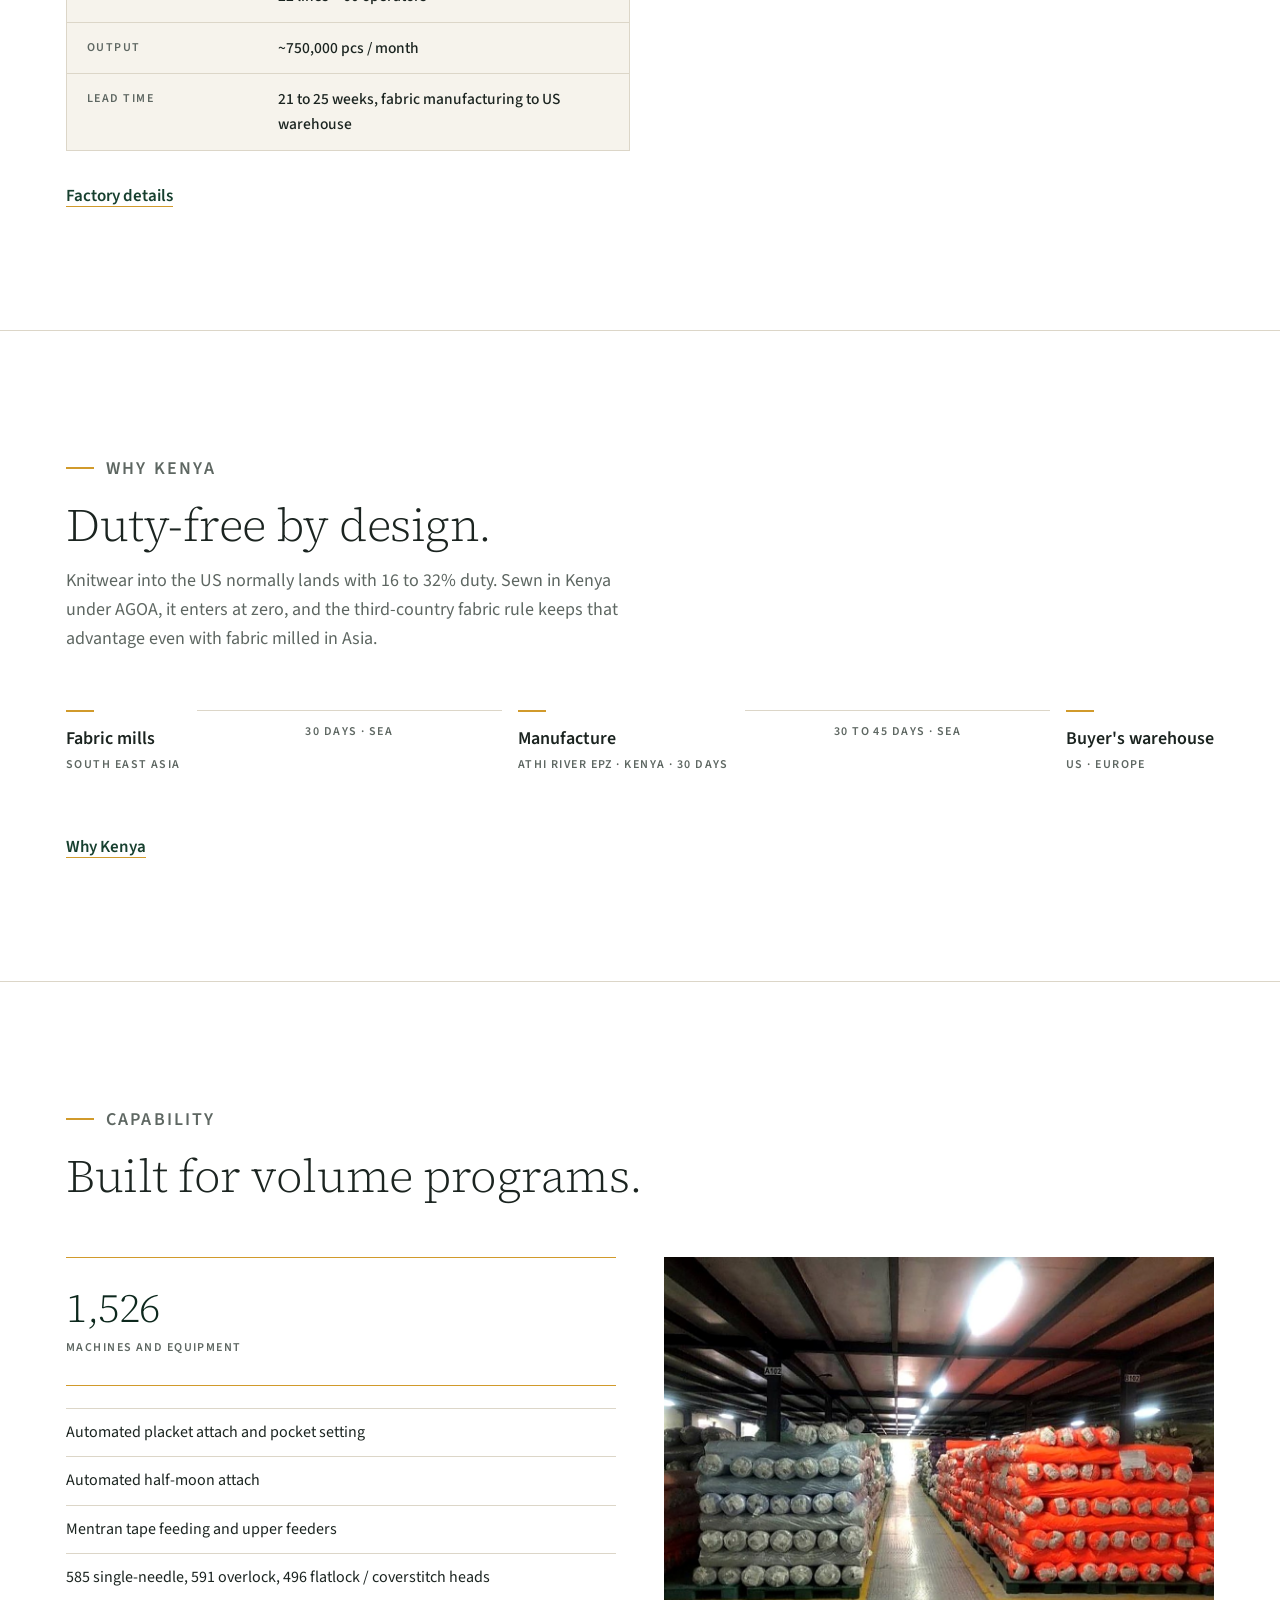
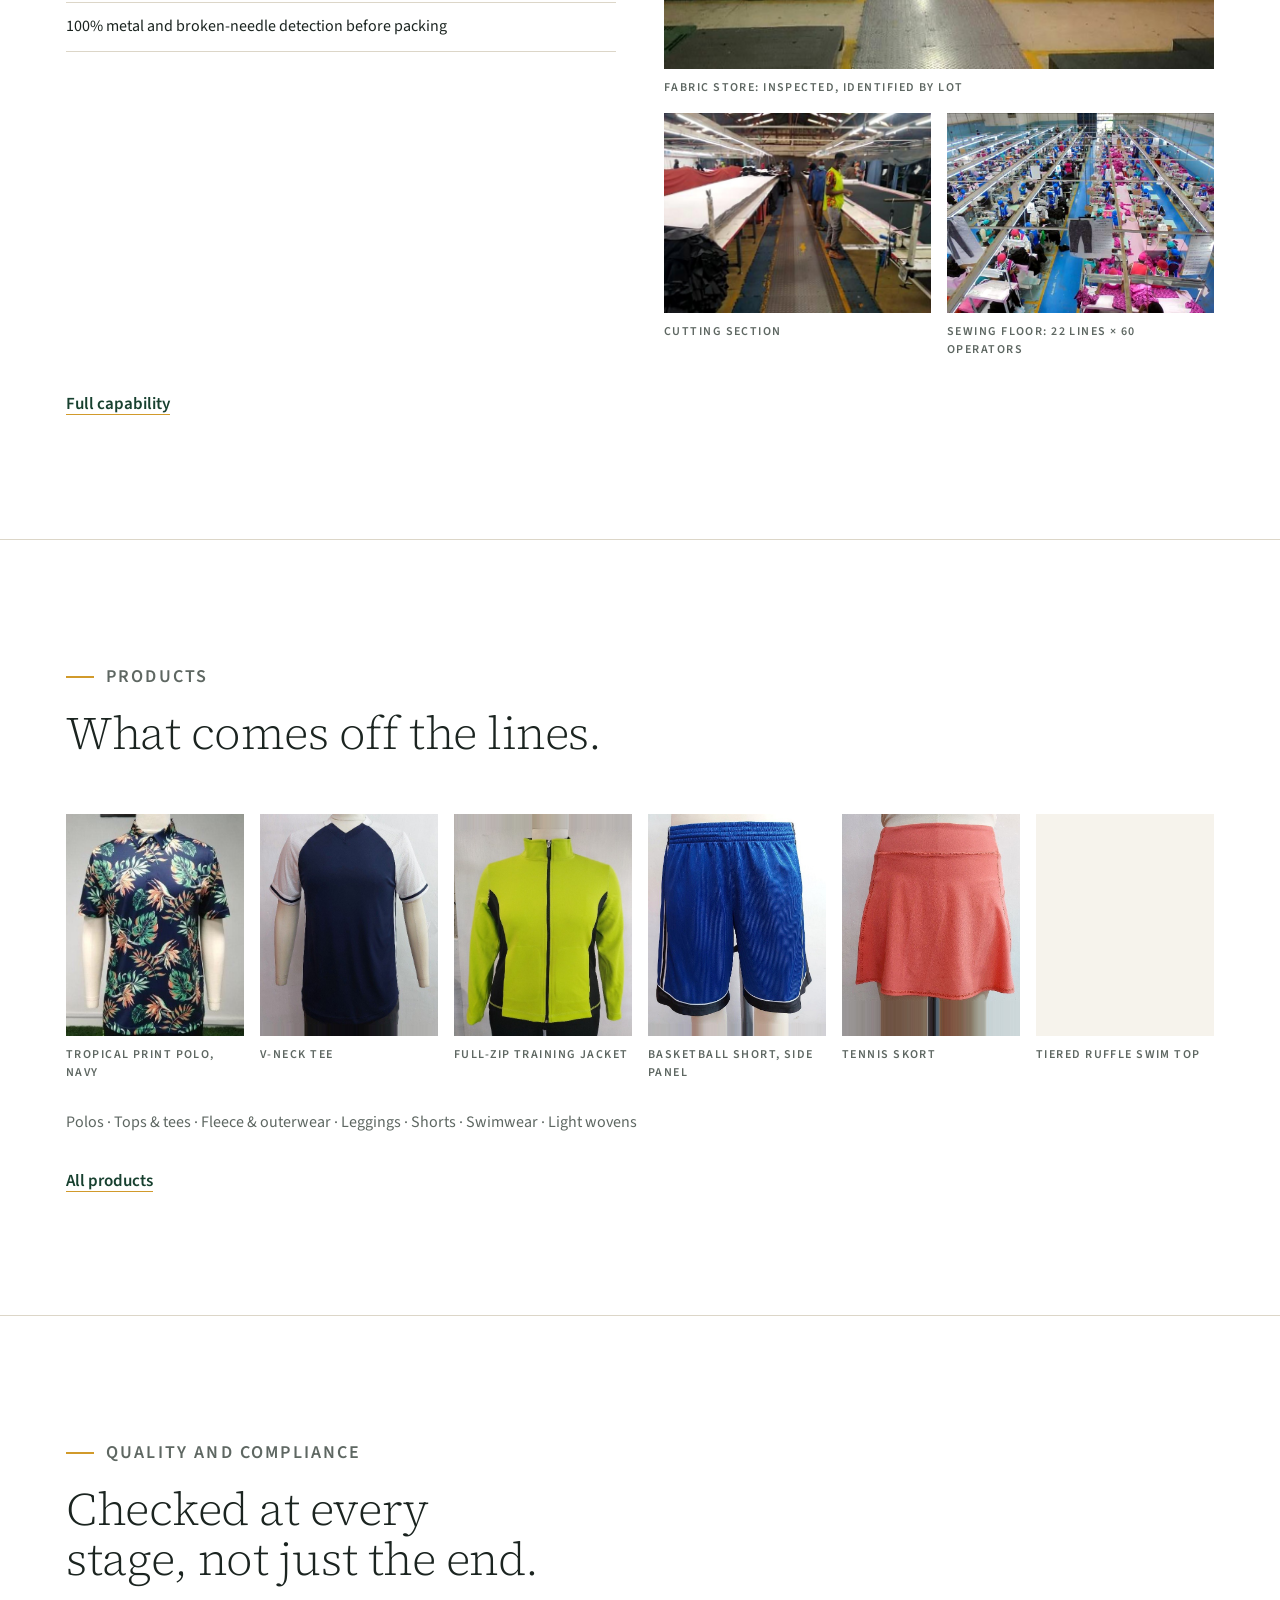
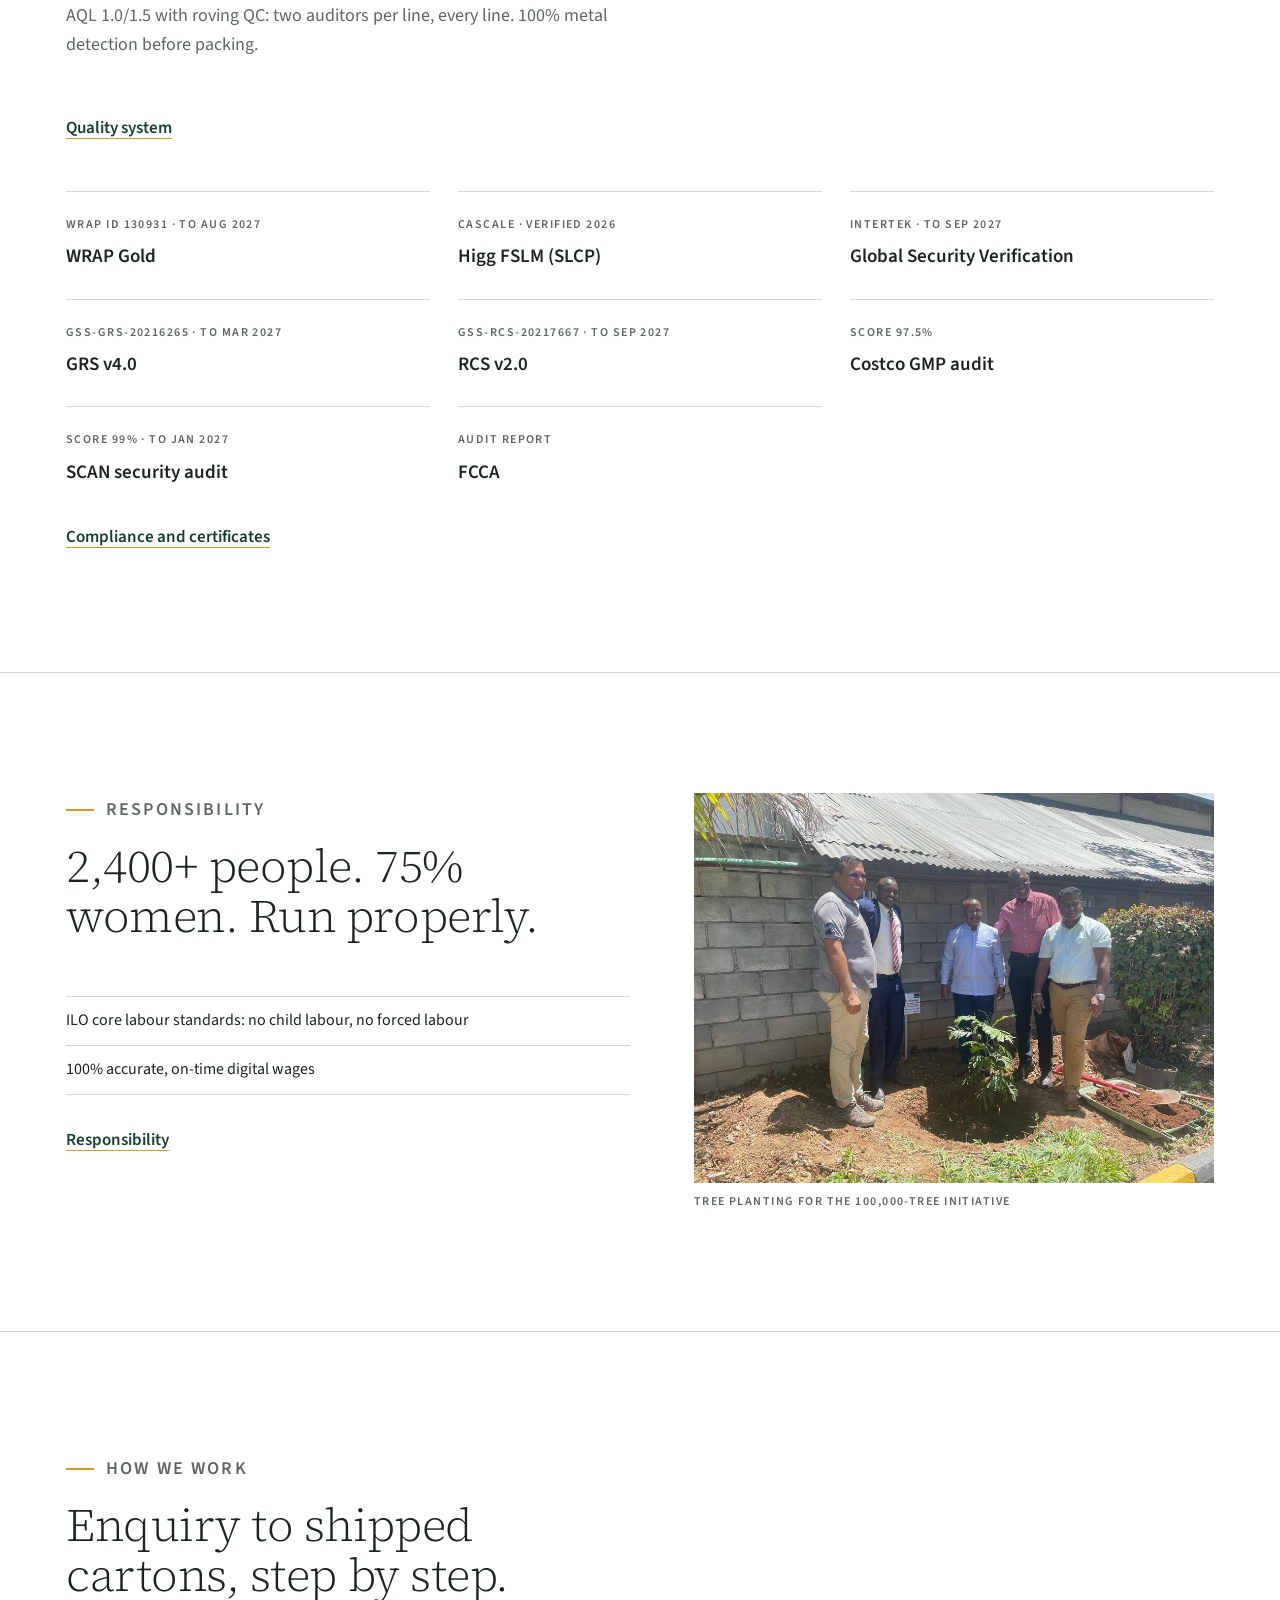
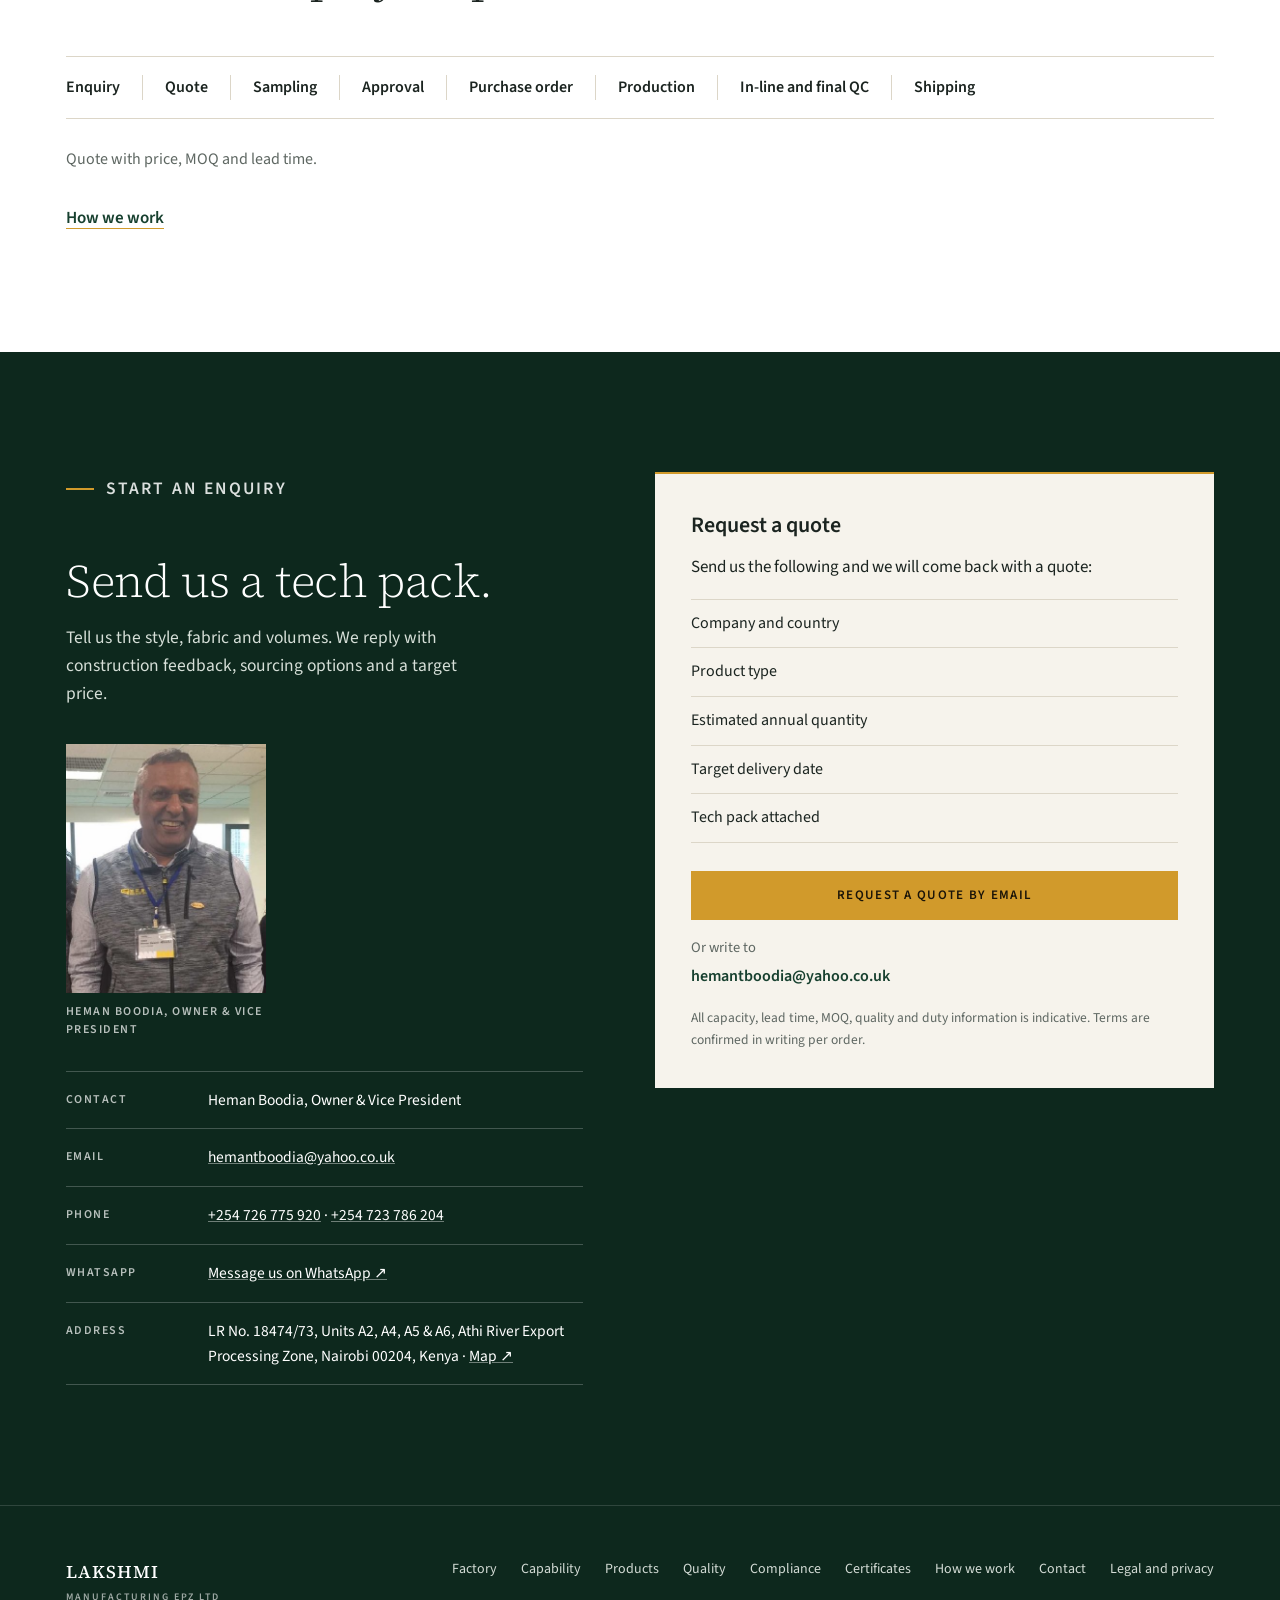
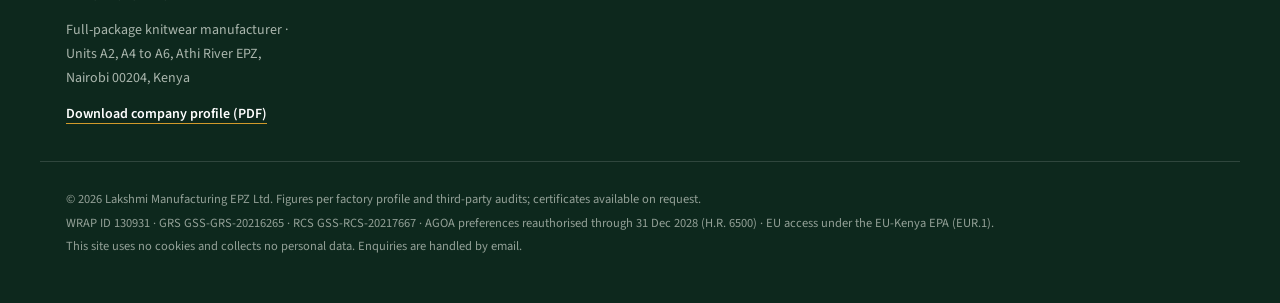
==== commit f0fb3e94: "Products: the printed long-sleeve top is a top, not swimwear Co-Authored-By: Claude Fable 5.1 <norep" ====
--- a/index.html
+++ b/index.html
@@ -186,10 +186,10 @@
     <div class="prow rv">
       <figure><div class="pimg"><img src="images/product-02.jpg" width="475" height="594" alt="Tropical print polo, navy" data-cap="Tropical print polo, navy" loading="lazy" decoding="async"></div><figcaption class="cap">Tropical print polo, navy</figcaption></figure>
       <figure><div class="pimg"><img src="images/product-10.jpg" width="496" height="620" alt="V-neck tee" data-cap="V-neck tee" loading="lazy" decoding="async"></div><figcaption class="cap">V-neck tee</figcaption></figure>
-      <figure><div class="pimg"><img src="images/product-17.jpg" width="540" height="675" alt="Full-zip training jacket" data-cap="Full-zip training jacket" loading="lazy" decoding="async"></div><figcaption class="cap">Full-zip training jacket</figcaption></figure>
-      <figure><div class="pimg"><img src="images/product-41.jpg" width="635" height="794" alt="Basketball short, side panel" data-cap="Basketball short, side panel" loading="lazy" decoding="async"></div><figcaption class="cap">Basketball short, side panel</figcaption></figure>
-      <figure><div class="pimg"><img src="images/product-49.jpg" width="615" height="769" alt="Tennis skort" data-cap="Tennis skort" loading="lazy" decoding="async"></div><figcaption class="cap">Tennis skort</figcaption></figure>
-      <figure><div class="pimg"><img src="images/product-58.jpg" width="578" height="722" alt="Tiered ruffle swim top" data-cap="Tiered ruffle swim top" loading="lazy" decoding="async"></div><figcaption class="cap">Tiered ruffle swim top</figcaption></figure>
+      <figure><div class="pimg"><img src="images/product-18.jpg" width="540" height="675" alt="Full-zip training jacket" data-cap="Full-zip training jacket" loading="lazy" decoding="async"></div><figcaption class="cap">Full-zip training jacket</figcaption></figure>
+      <figure><div class="pimg"><img src="images/product-42.jpg" width="635" height="794" alt="Basketball short, side panel" data-cap="Basketball short, side panel" loading="lazy" decoding="async"></div><figcaption class="cap">Basketball short, side panel</figcaption></figure>
+      <figure><div class="pimg"><img src="images/product-50.jpg" width="615" height="769" alt="Tennis skort" data-cap="Tennis skort" loading="lazy" decoding="async"></div><figcaption class="cap">Tennis skort</figcaption></figure>
+      <figure><div class="pimg"><img src="images/product-59.jpg" width="578" height="722" alt="Tiered ruffle swim top" data-cap="Tiered ruffle swim top" loading="lazy" decoding="async"></div><figcaption class="cap">Tiered ruffle swim top</figcaption></figure>
     </div>
     <p class="cats rv">Polos · Tops &amp; tees · Fleece &amp; outerwear · Leggings · Shorts · Swimwear · Light wovens</p>
     <a class="more" href="products.html">All products</a>
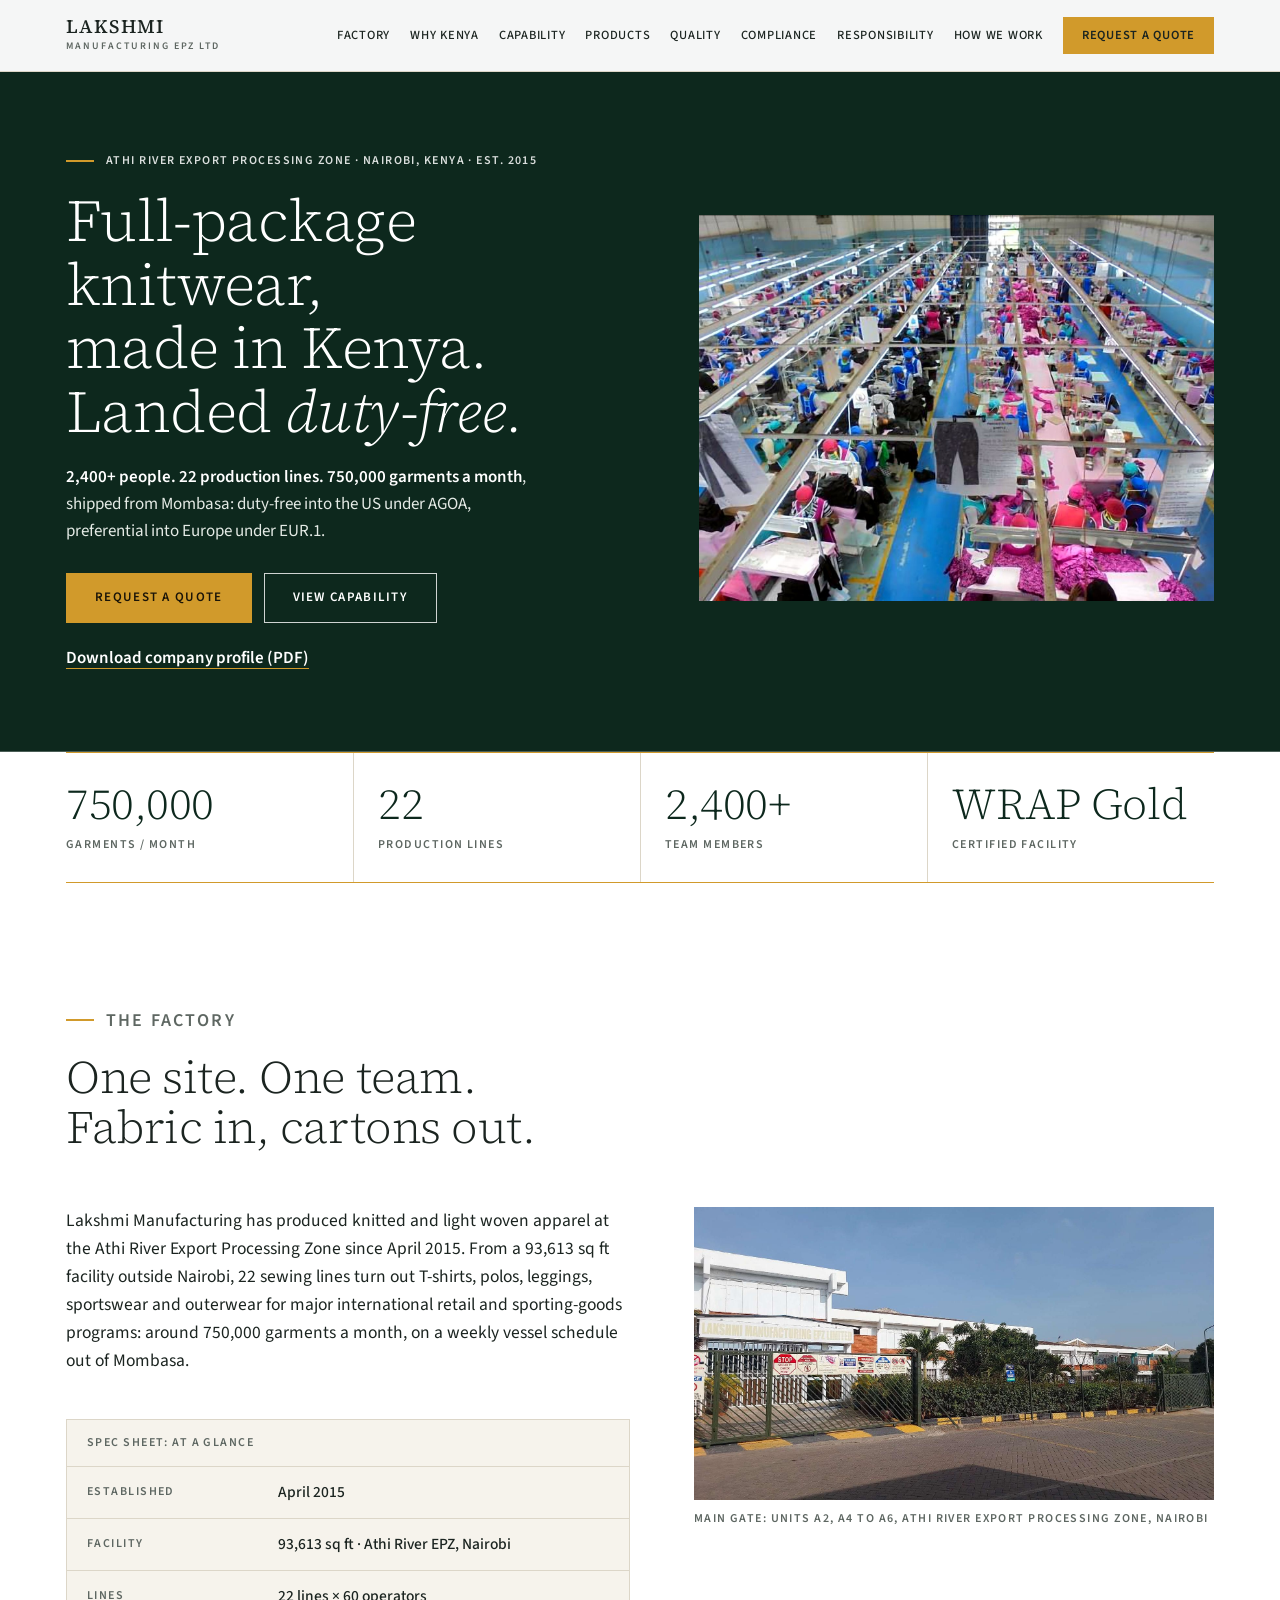
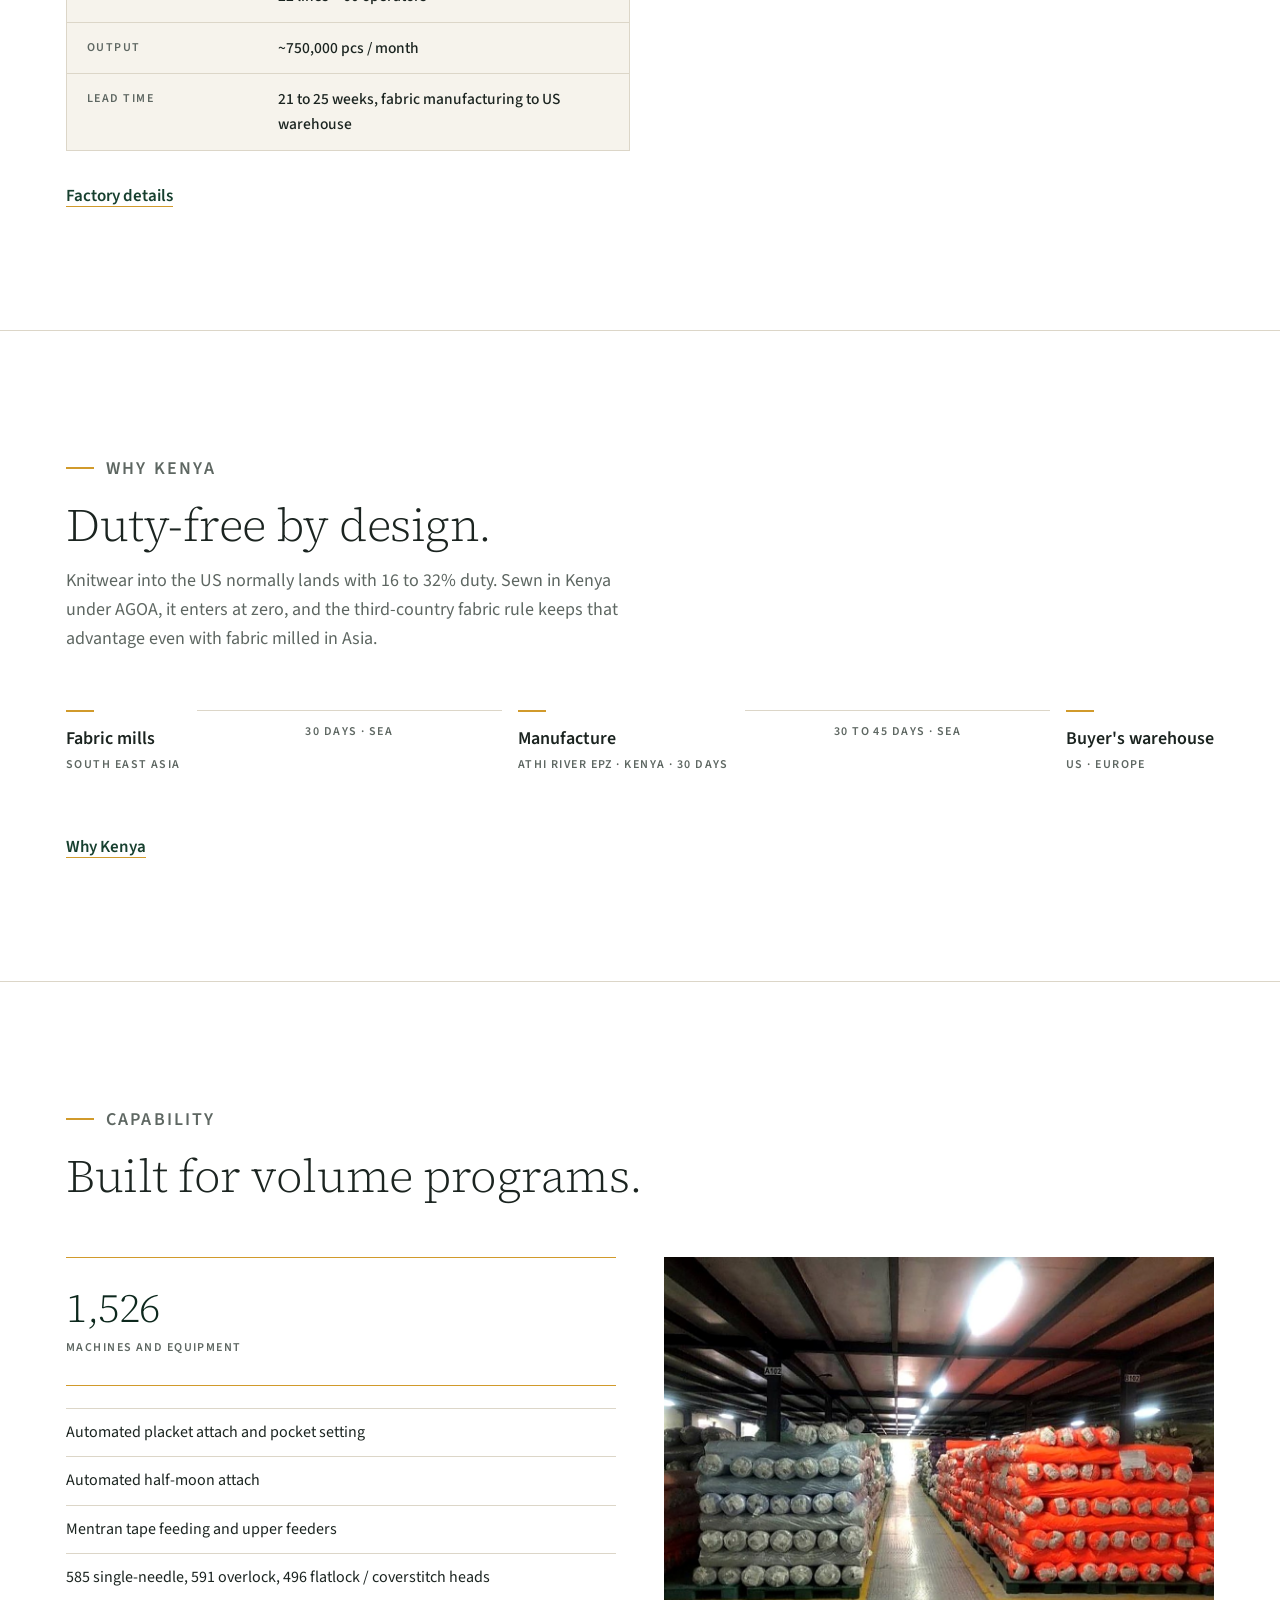
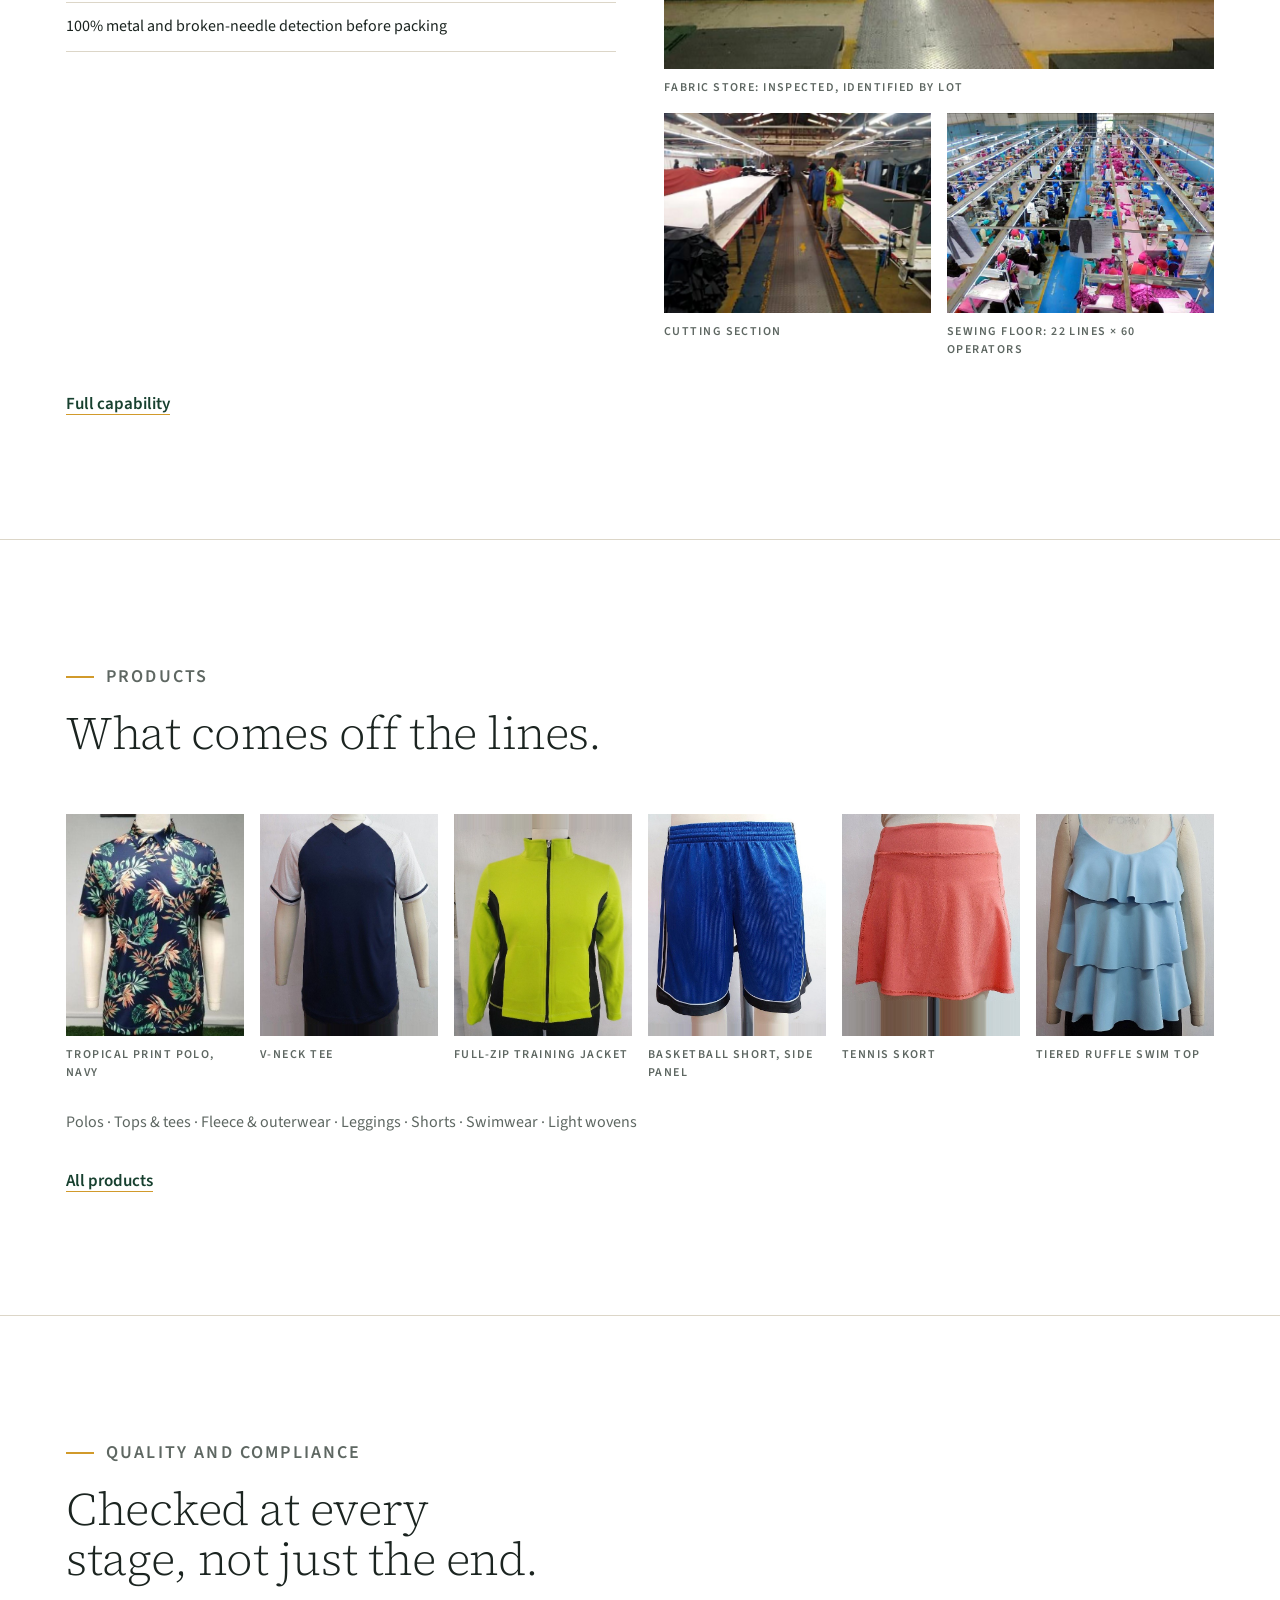
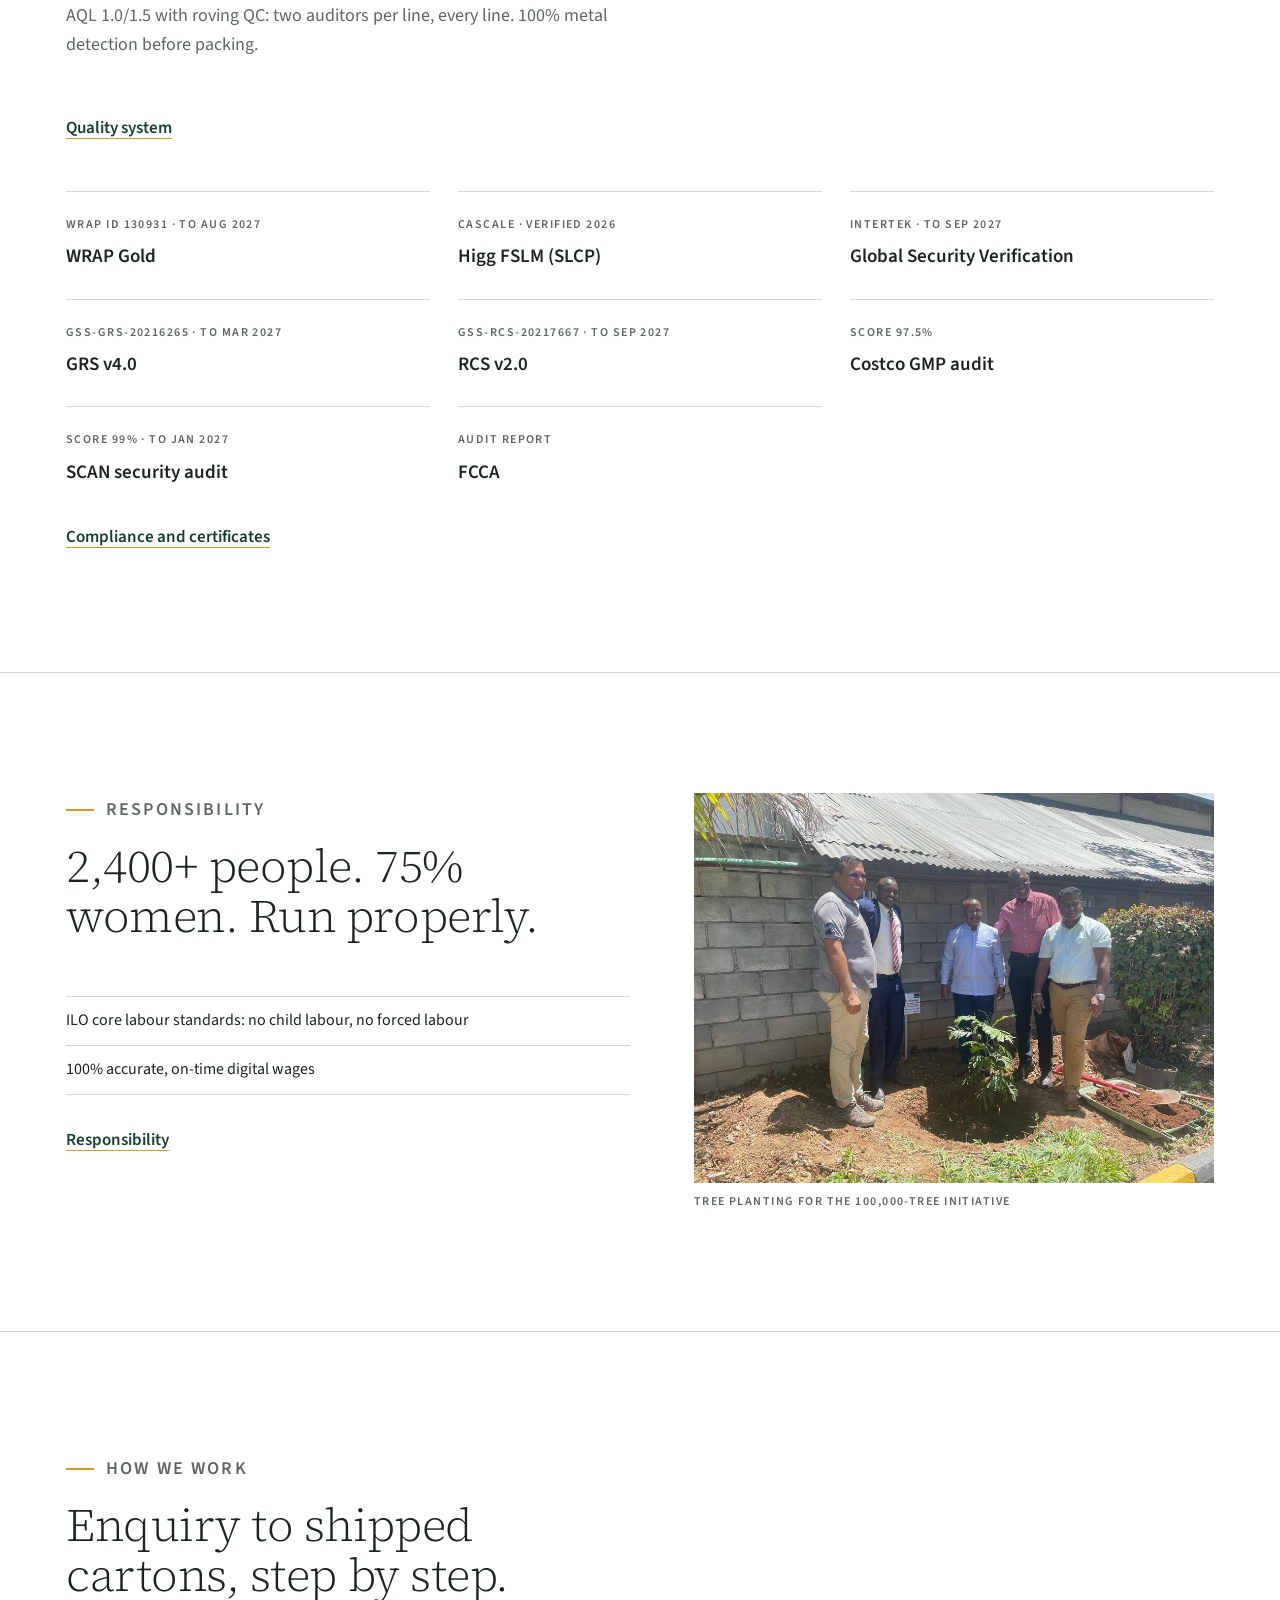
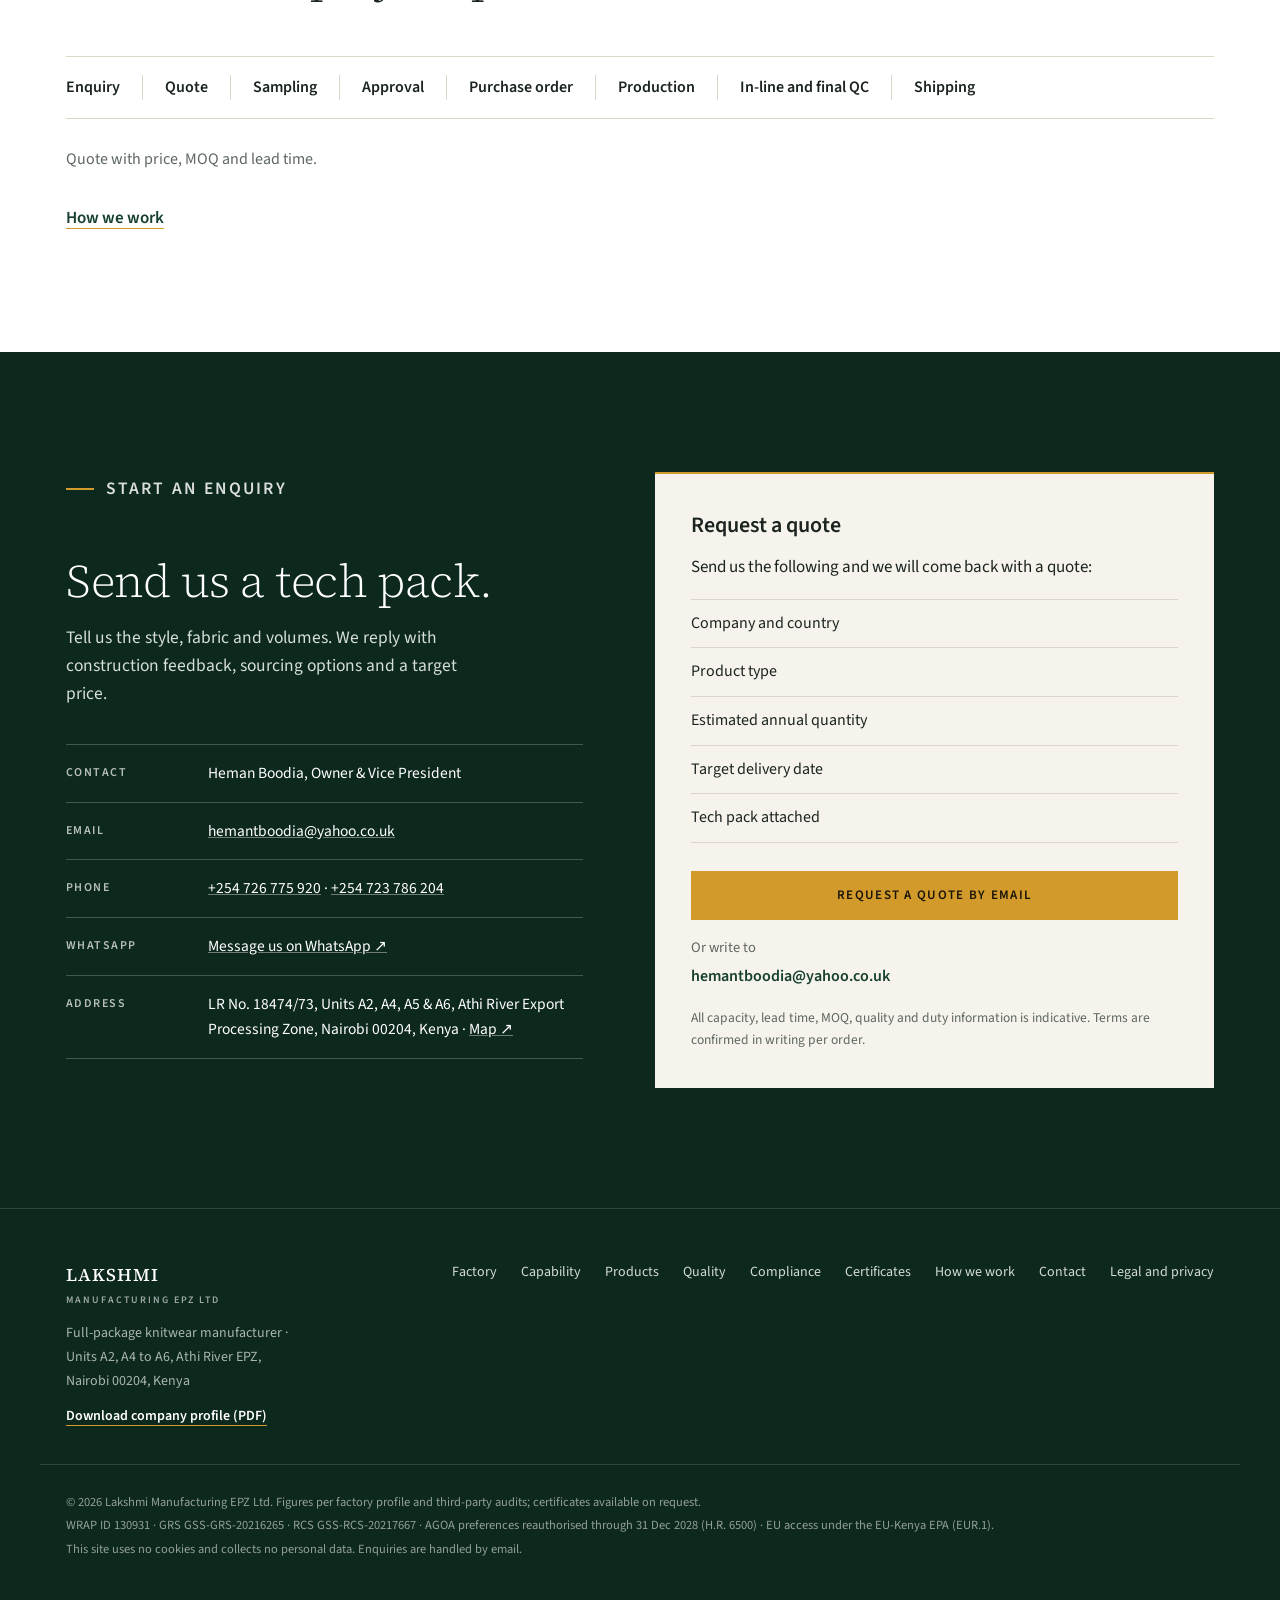
==== commit 9133020b: "Remove the owner portrait from the contact page and homepage (name and title stay) Co-Authored-By: C" ====
--- a/index.html
+++ b/index.html
@@ -271,7 +271,6 @@
         <p class="eyebrow">Start an enquiry</p>
         <h2>Send us a tech pack.</h2>
         <p>Tell us the style, fabric and volumes. We reply with construction feedback, sourcing options and a target price.</p>
-        <figure class="portrait rv"><img src="images/deck/owner.jpg" width="414" height="515" alt="Heman Boodia, Owner and Vice President" loading="lazy" decoding="async"><figcaption class="cap">Heman Boodia, Owner &amp; Vice President</figcaption></figure>
         <ul class="clist">
           <li><span>Contact</span><div>Heman Boodia, Owner &amp; Vice President</div></li>
           <li><span>Email</span><div><a href="mailto:hemantboodia@yahoo.co.uk">hemantboodia@yahoo.co.uk</a></div></li>
--- a/styles.css
+++ b/styles.css
@@ -387,10 +387,7 @@
   .hero-grid{grid-template-columns:1fr;gap:36px;margin-bottom:56px}
 }
 
-/* ---------- deck photos: portrait, map, notes ---------- */
-.portrait{max-width:200px;margin:0 0 32px}
-.portrait img{width:100%;height:auto;display:block}
-.portrait .cap{color:rgba(255,255,255,.7)}
+/* ---------- deck photos: notes ---------- */
 .resp-note{max-width:62ch;font-size:17px;margin:-24px 0 44px}
 .lab-gallery{margin-top:16px}
 
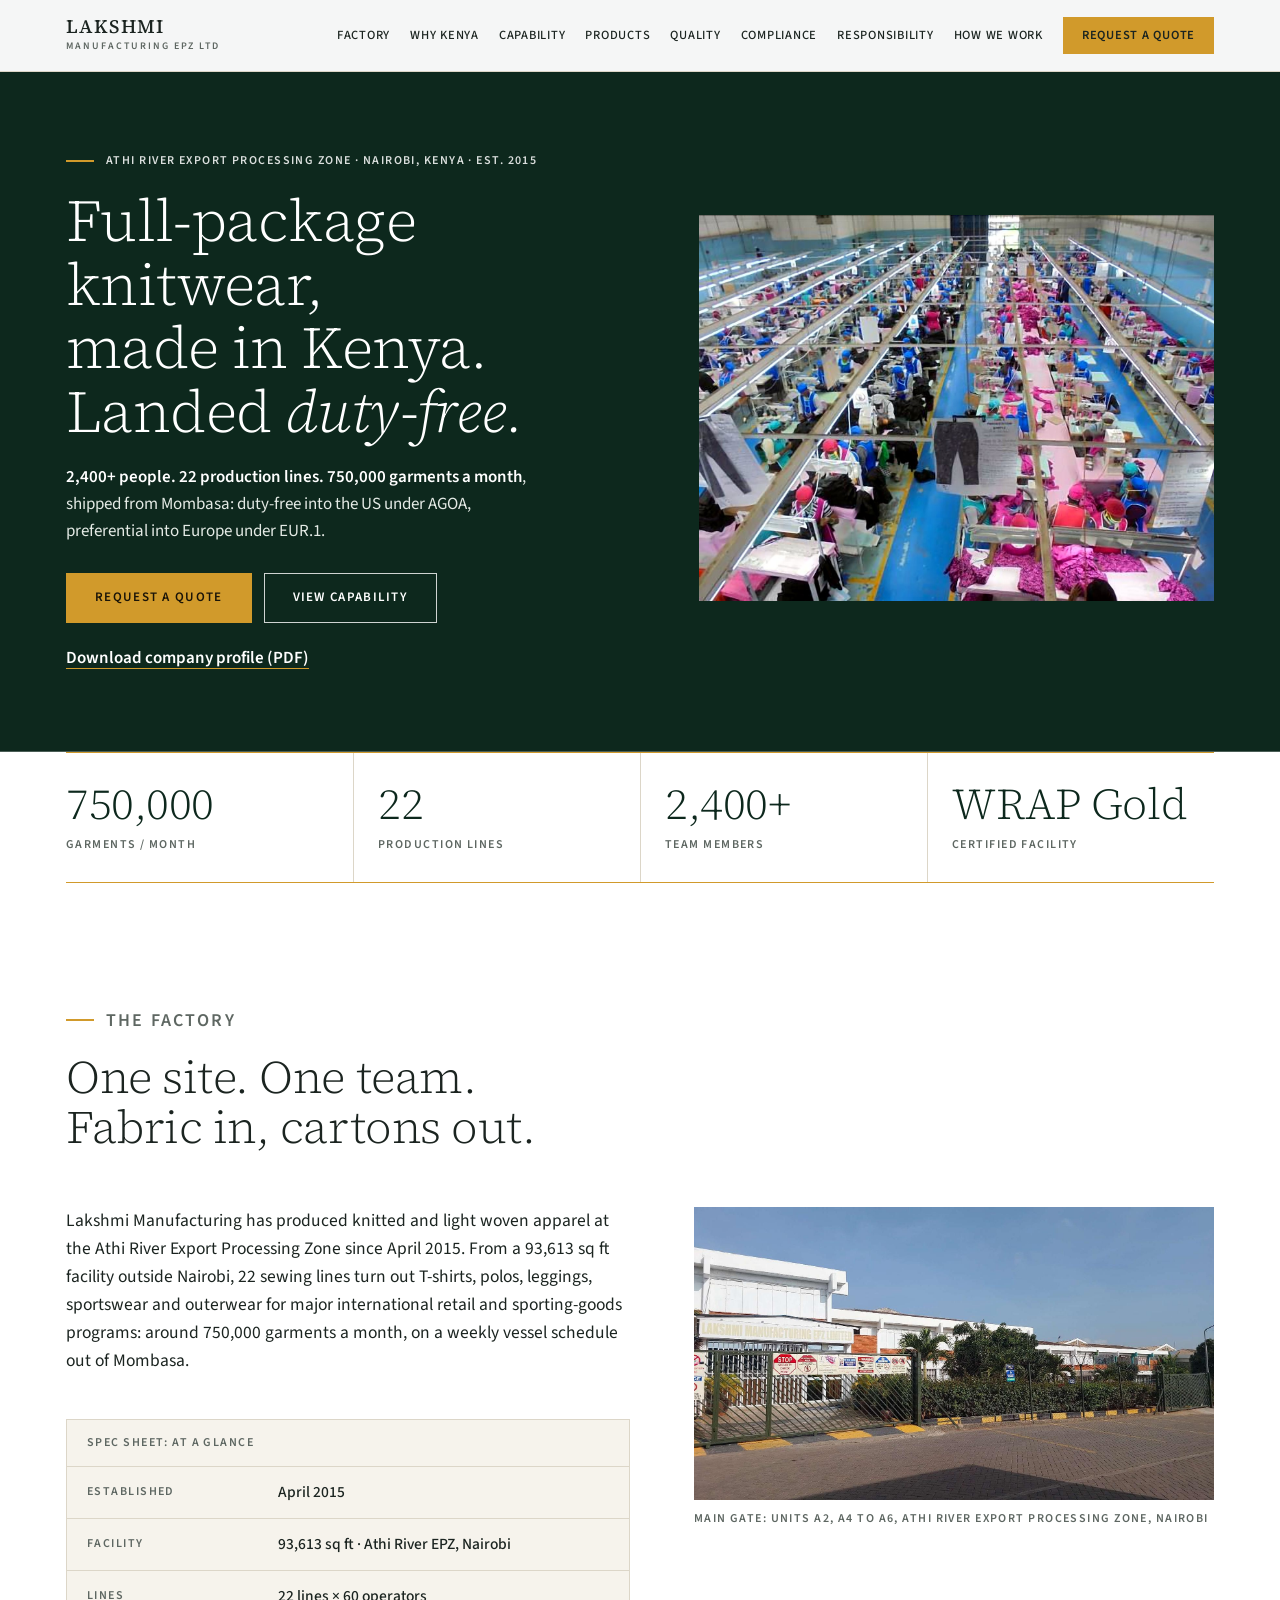
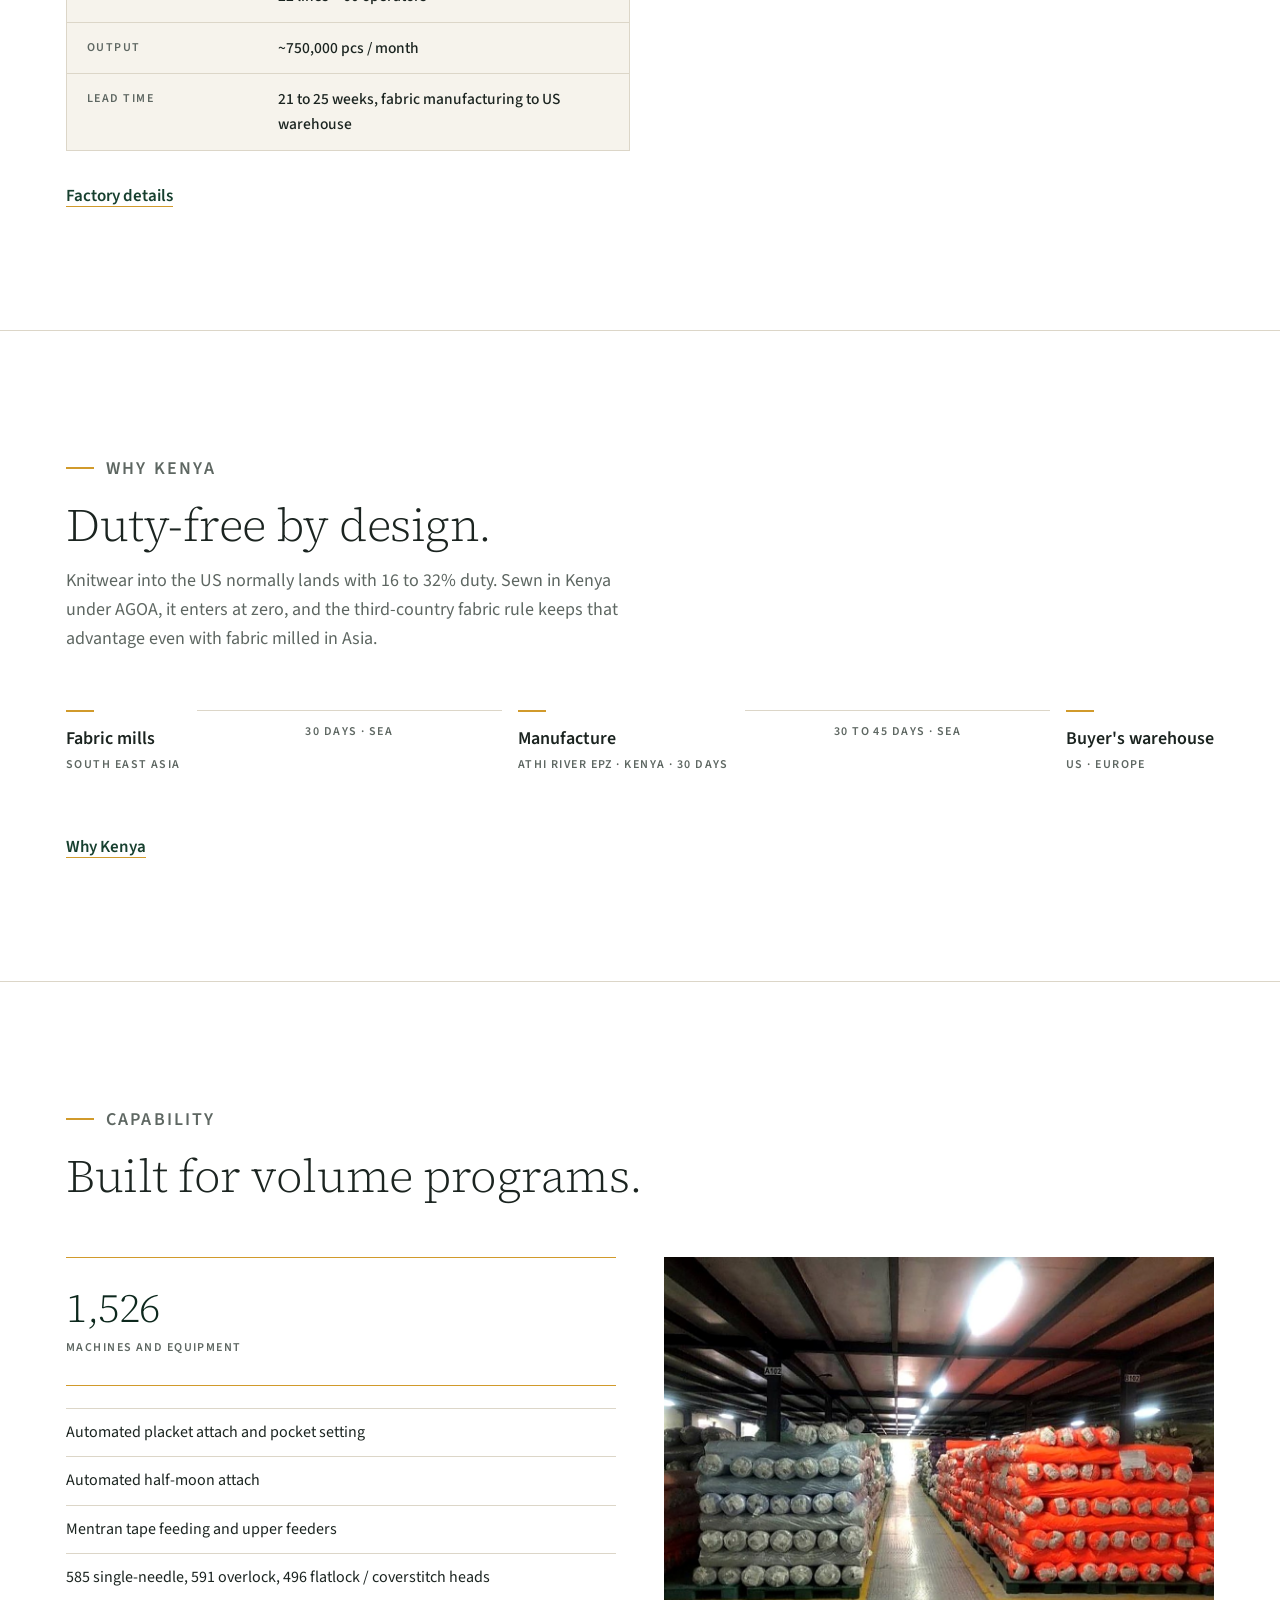
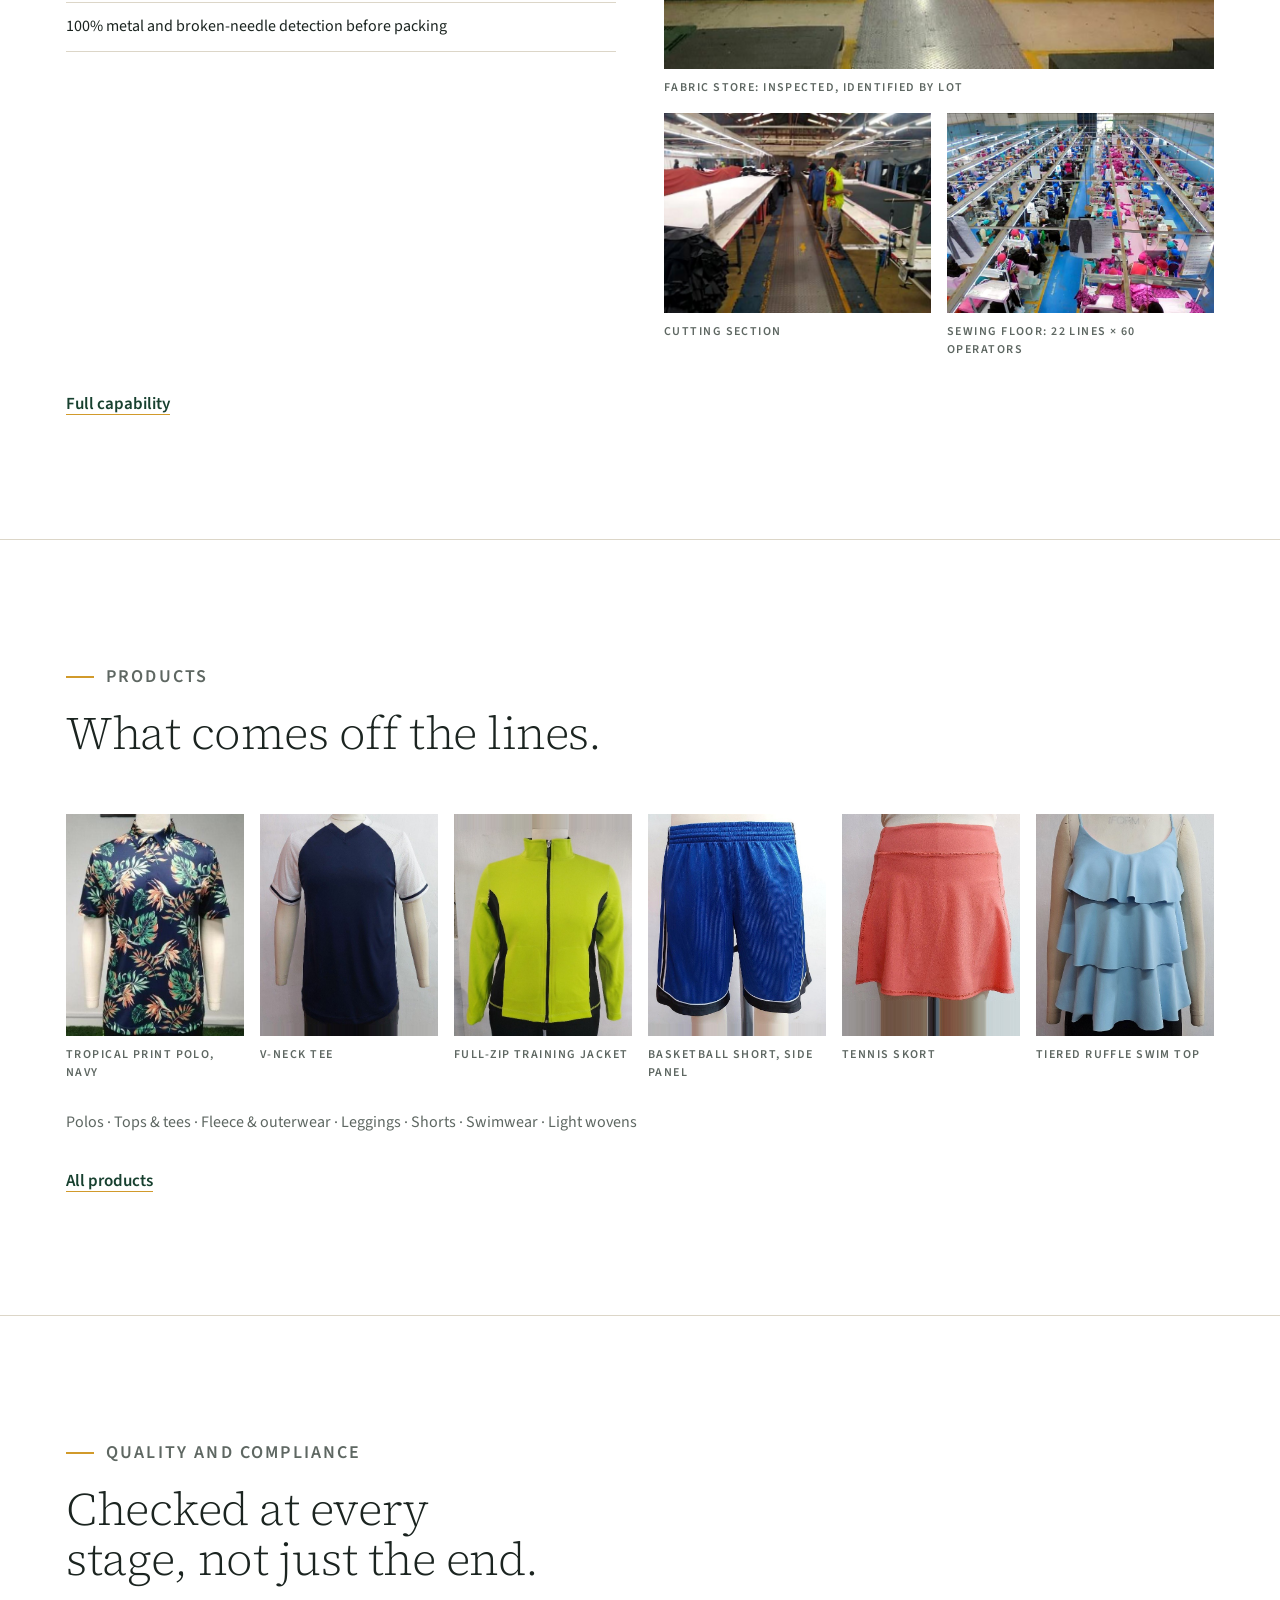
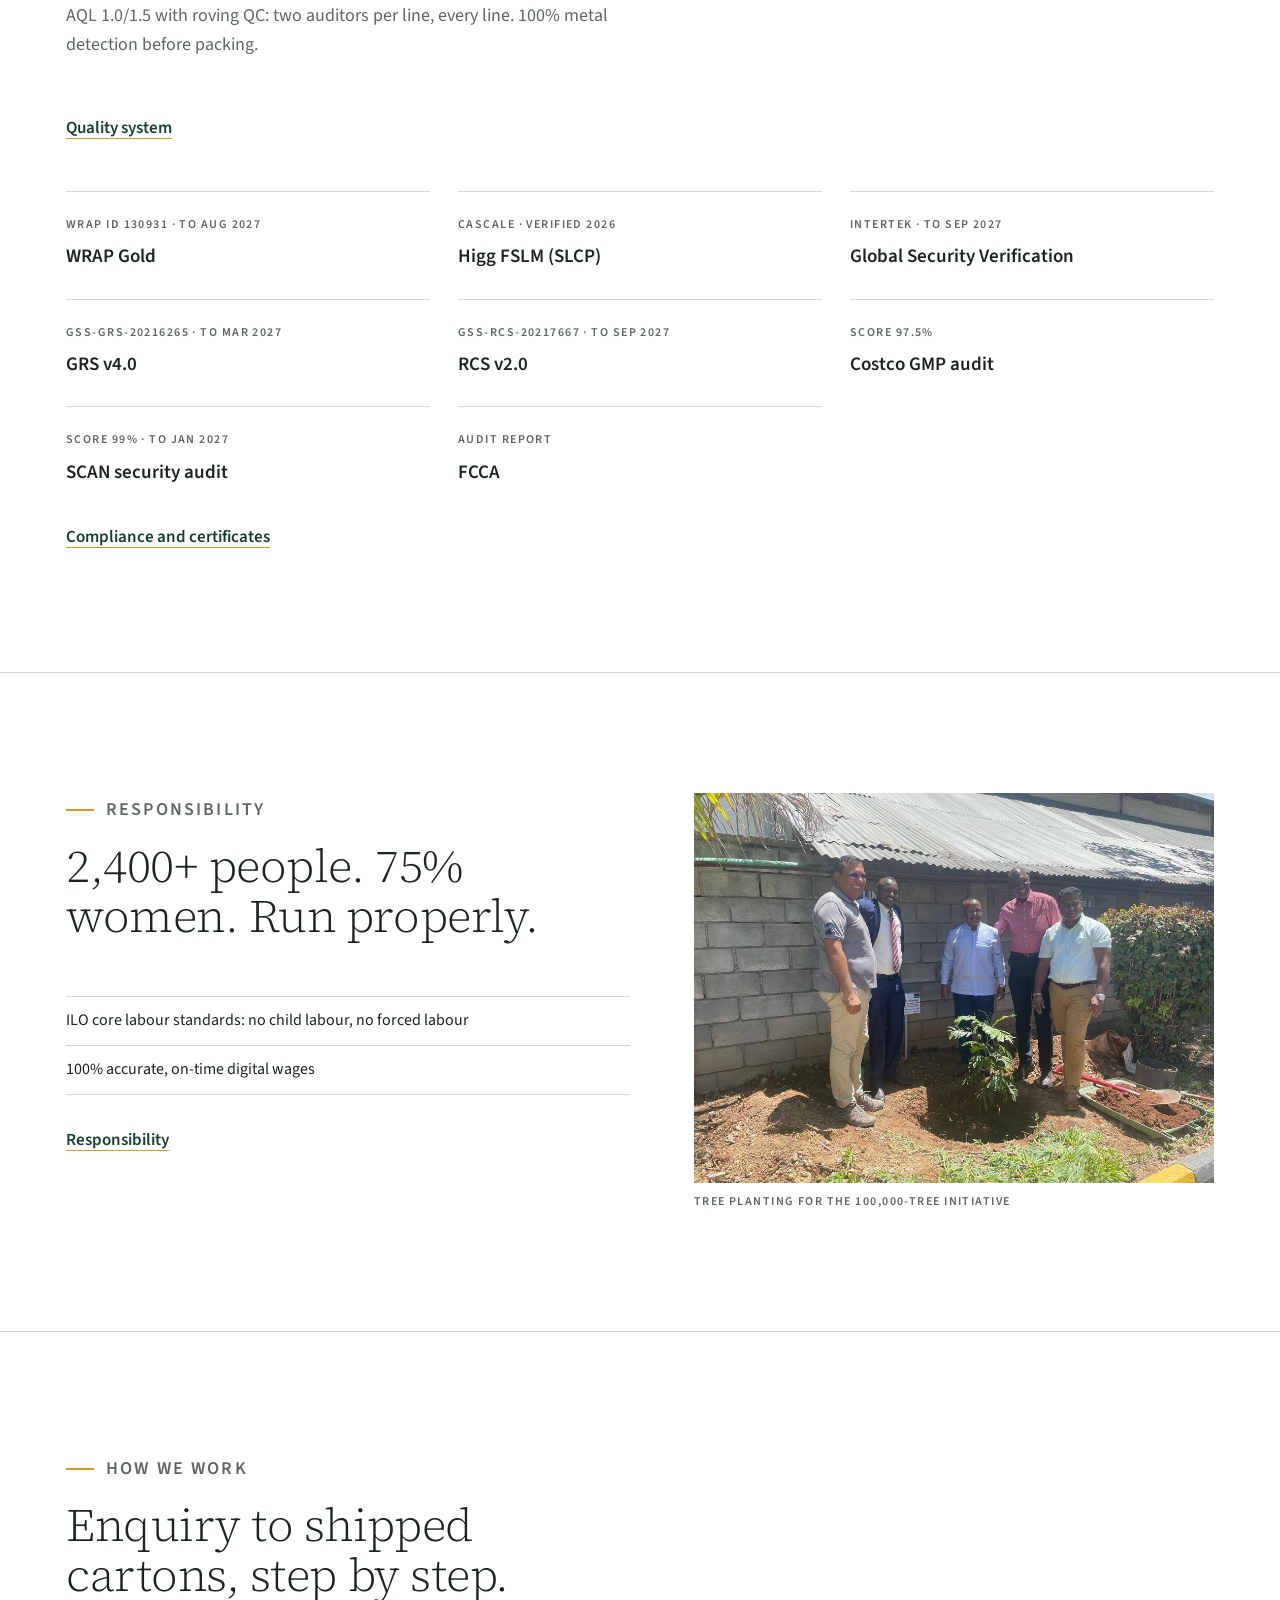
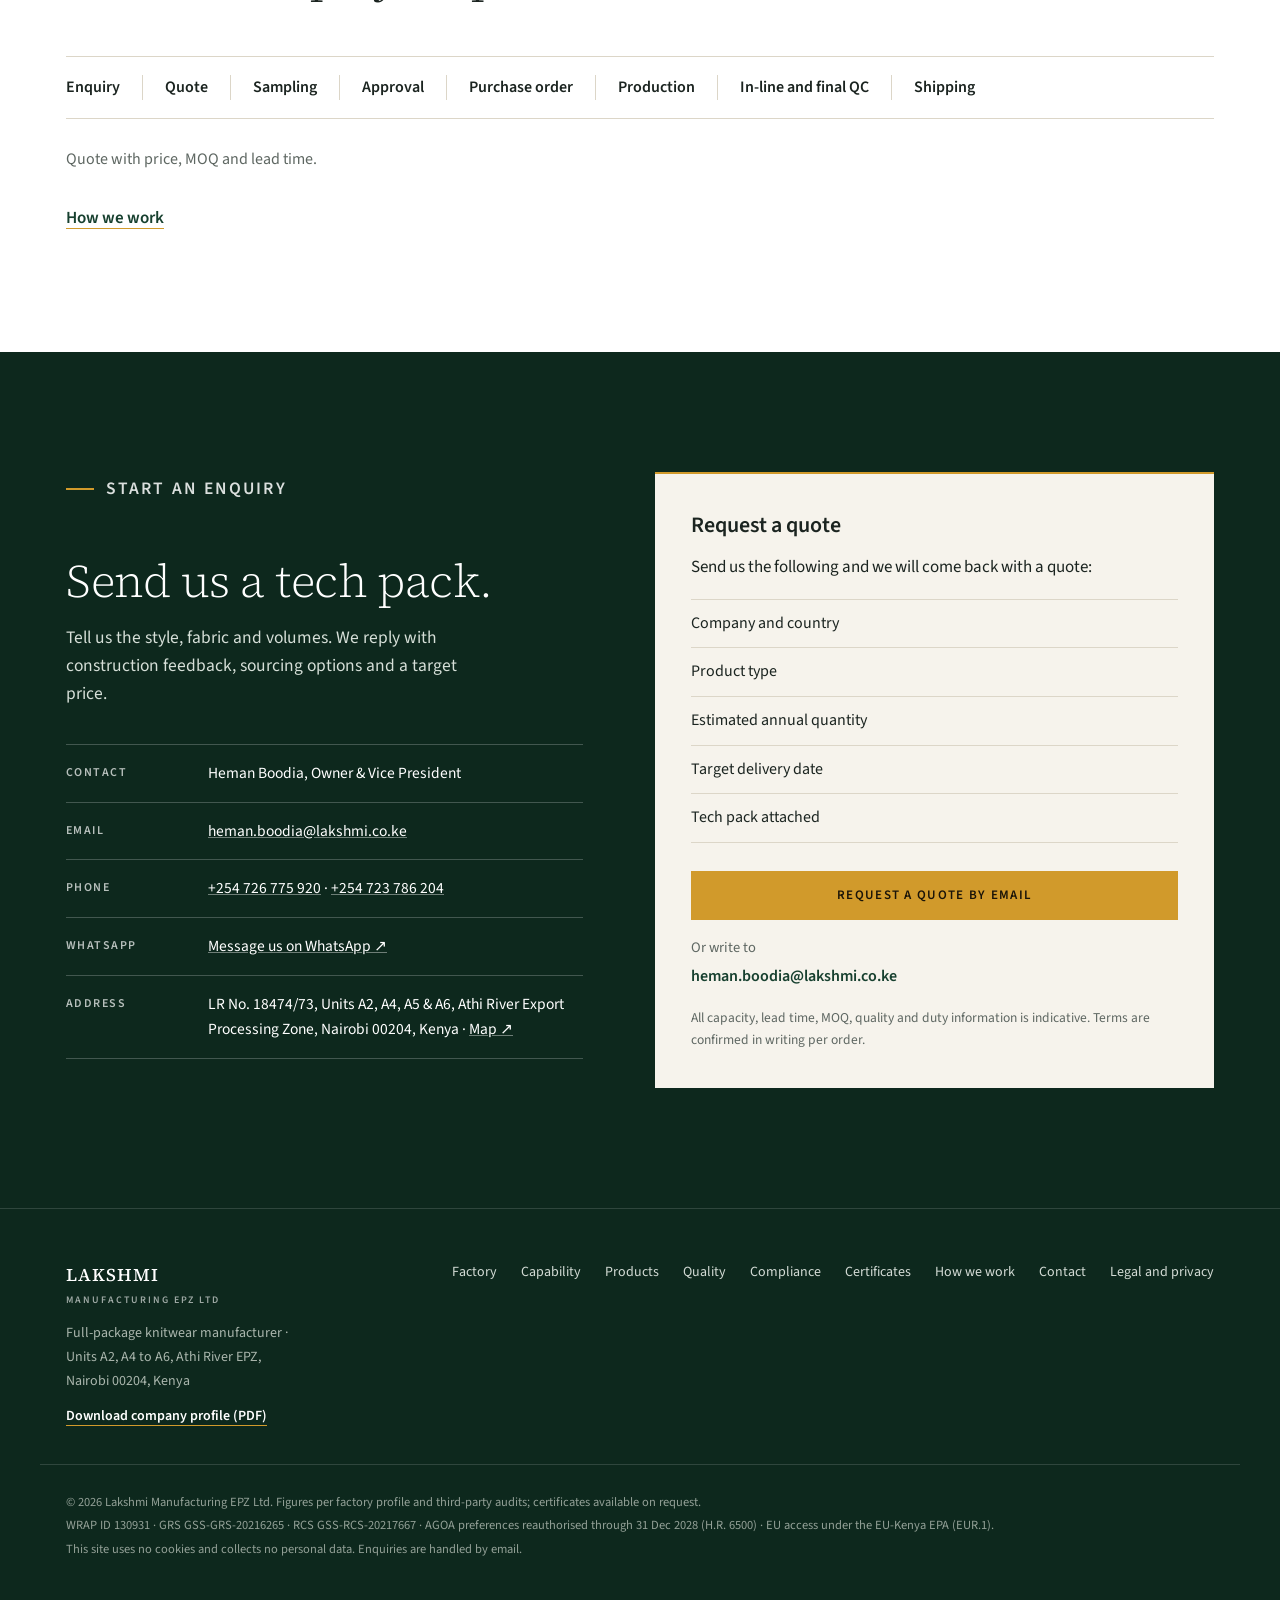
==== commit 70bb25c9: "Contact email: heman.boodia@lakshmi.co.ke replaces the Yahoo address, site and PDF Co-Authored-By: C" ====
--- a/index.html
+++ b/index.html
@@ -273,7 +273,7 @@
         <p>Tell us the style, fabric and volumes. We reply with construction feedback, sourcing options and a target price.</p>
         <ul class="clist">
           <li><span>Contact</span><div>Heman Boodia, Owner &amp; Vice President</div></li>
-          <li><span>Email</span><div><a href="mailto:hemantboodia@yahoo.co.uk">hemantboodia@yahoo.co.uk</a></div></li>
+          <li><span>Email</span><div><a href="mailto:heman.boodia@lakshmi.co.ke">heman.boodia@lakshmi.co.ke</a></div></li>
           <li><span>Phone</span><div><a href="tel:+254726775920">+254 726 775 920</a> · <a href="tel:+254723786204">+254 723 786 204</a></div></li>
           <li><span>WhatsApp</span><div><a href="https://wa.me/254726775920" target="_blank" rel="noopener">Message us on WhatsApp ↗</a></div></li>
           <li><span>Address</span><div>LR No. 18474/73, Units A2, A4, A5 &amp; A6, Athi River Export Processing Zone, Nairobi 00204, Kenya · <a href="https://www.google.com/maps?q=-1.4716,36.9749" target="_blank" rel="noopener">Map ↗</a></div></li>
@@ -289,8 +289,8 @@
           <li>Target delivery date</li>
           <li>Tech pack attached</li>
         </ul>
-        <a class="btn btn-solid" href="mailto:hemantboodia@yahoo.co.uk?subject=Quote%20request%20from%20%5Bcompany%20name%5D&amp;body=Company%20and%20country%3A%20%0D%0AProduct%20type%3A%20%0D%0AEstimated%20annual%20quantity%3A%20%0D%0ATarget%20delivery%20date%3A%20%0D%0ATech%20pack%3A%20attached%0D%0A">Request a quote by email</a>
-        <p class="quote-addr">Or write to <span class="addr">hemantboodia@yahoo.co.uk</span></p>
+        <a class="btn btn-solid" href="mailto:heman.boodia@lakshmi.co.ke?subject=Quote%20request%20from%20%5Bcompany%20name%5D&amp;body=Company%20and%20country%3A%20%0D%0AProduct%20type%3A%20%0D%0AEstimated%20annual%20quantity%3A%20%0D%0ATarget%20delivery%20date%3A%20%0D%0ATech%20pack%3A%20attached%0D%0A">Request a quote by email</a>
+        <p class="quote-addr">Or write to <span class="addr">heman.boodia@lakshmi.co.ke</span></p>
         <p class="quote-note">All capacity, lead time, MOQ, quality and duty information is indicative. Terms are confirmed in writing per order.</p>
       </div>
     </div>
@@ -340,7 +340,7 @@
   "name":"Lakshmi Manufacturing EPZ Ltd",
   "url":"https://hboodia-png.github.io/lakshmi-site/",
   "foundingDate":"2015-04",
-  "email":"hemantboodia@yahoo.co.uk",
+  "email":"heman.boodia@lakshmi.co.ke",
   "telephone":"+254723786204",
   "address":{
     "@type":"PostalAddress",
